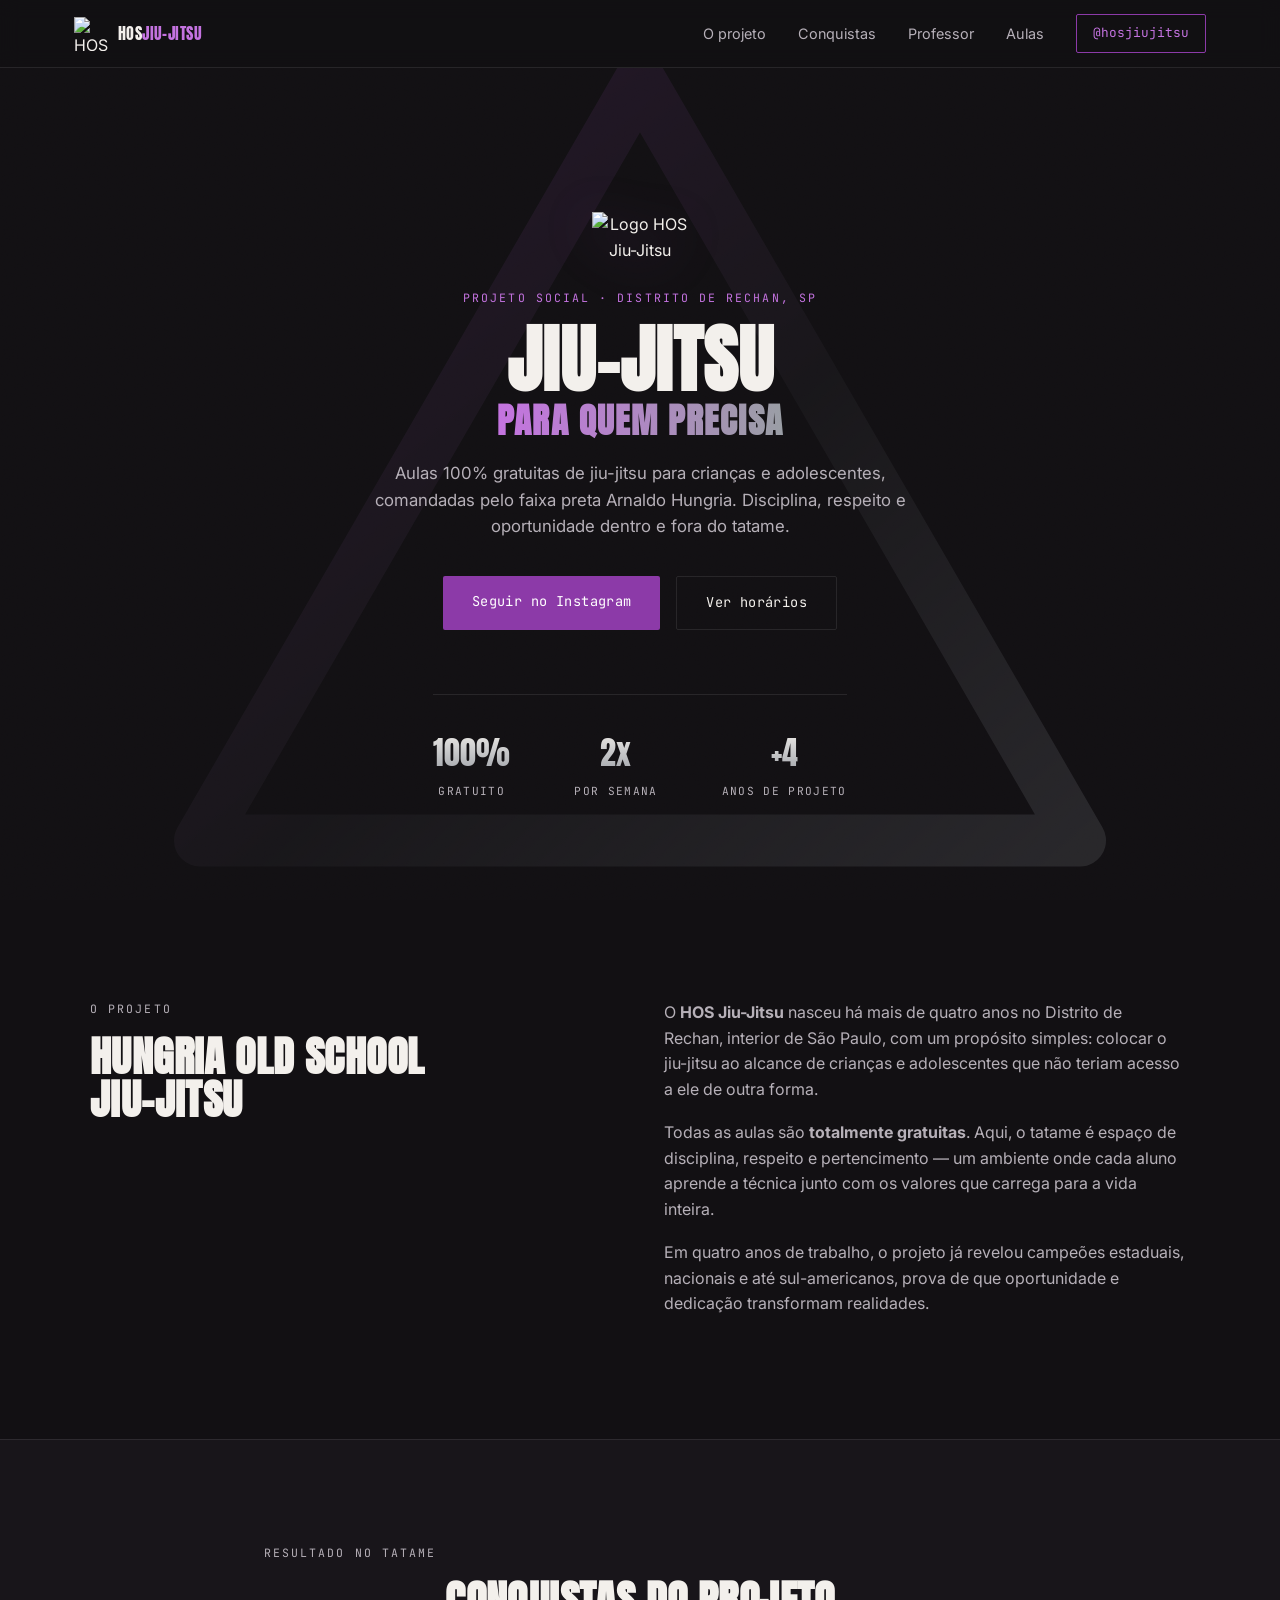
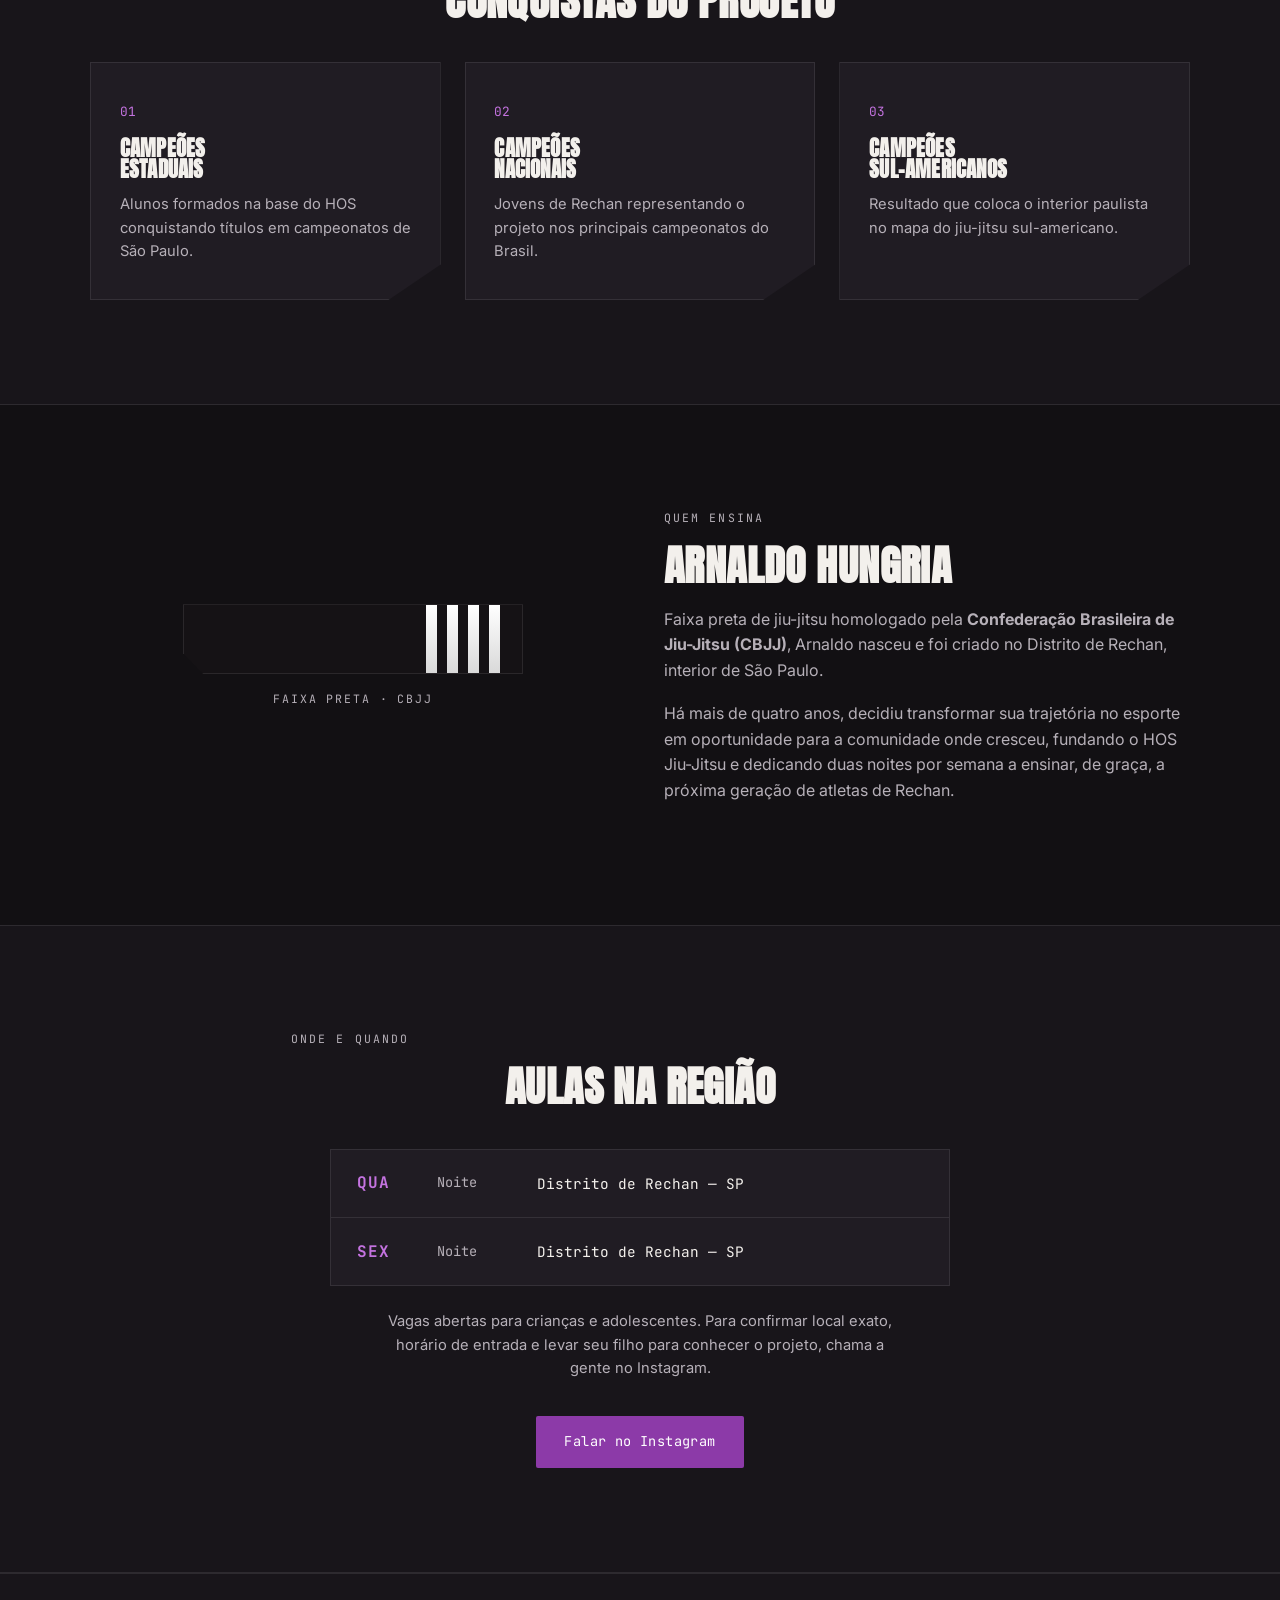
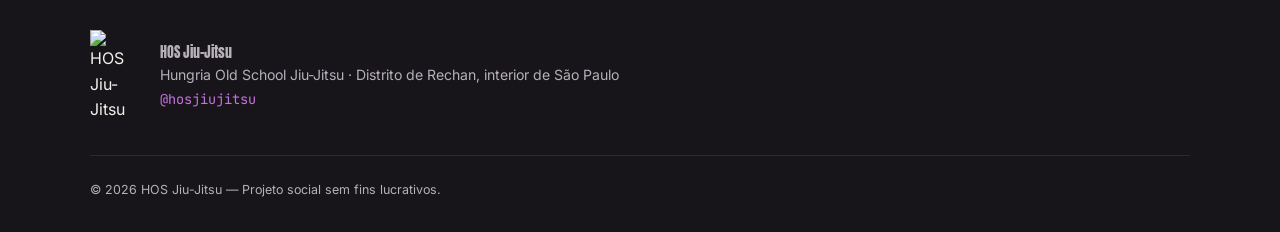
==== index.html @ 05e90fda "Update logo image paths in index.html" ====
<!DOCTYPE html>
<html lang="pt-BR">
<head>
<meta charset="UTF-8">
<meta name="viewport" content="width=device-width, initial-scale=1.0">
<title>HOS Jiu-Jitsu — Hungria Old School | Rechan, SP</title>
<meta name="description" content="Projeto social de jiu-jitsu gratuito para crianças e adolescentes no Distrito de Rechan, interior de São Paulo. Aulas às quartas e sextas, com o faixa preta Arnaldo Hungria.">

<link rel="icon" type="image/png" href="assets/logo.png">
<link rel="preconnect" href="https://fonts.googleapis.com">
<link rel="preconnect" href="https://fonts.gstatic.com" crossorigin>
<link href="https://fonts.googleapis.com/css2?family=Anton&family=Inter:wght@400;500;600;700;800&family=JetBrains+Mono:wght@400;500;700&display=swap" rel="stylesheet">
<link rel="stylesheet" href="style.css">
</head>
<body>

<div class="grain"></div>

<header class="nav" id="nav">
  <div class="nav-inner">
    <a href="#topo" class="nav-brand">
      <img src="logo.png" alt="HOS Jiu-Jitsu" class="nav-logo">
      <span class="nav-word">HOS<b>JIU-JITSU</b></span>
    </a>
    <nav class="nav-links" id="navLinks">
      <a href="#sobre">O projeto</a>
      <a href="#conquistas">Conquistas</a>
      <a href="#professor">Professor</a>
      <a href="#aulas">Aulas</a>
      <a href="https://instagram.com/hosjiujitsu" target="_blank" rel="noopener" class="nav-cta">@hosjiujitsu</a>
    </nav>
    <button class="nav-toggle" id="navToggle" aria-label="Abrir menu">
      <span></span><span></span><span></span>
    </button>
  </div>
</header>

<main>

  <section class="hero" id="topo">
    <div class="hero-tri" aria-hidden="true">
      <svg viewBox="0 0 500 440" xmlns="http://www.w3.org/2000/svg">
        <path d="M250 30 L470 410 L30 410 Z" fill="none" stroke="url(#g1)" stroke-width="26" stroke-linejoin="round"/>
        <defs>
          <linearGradient id="g1" x1="0" y1="0" x2="1" y2="1">
            <stop offset="0%" stop-color="#8c3aa8"/>
            <stop offset="55%" stop-color="#3a3a3f"/>
            <stop offset="100%" stop-color="#9a9ea5"/>
          </linearGradient>
        </defs>
      </svg>
    </div>

    <div class="hero-content">
      <img src="logo.png" alt="Logo HOS Jiu-Jitsu" class="hero-logo">
      <p class="eyebrow">Projeto social &middot; Distrito de Rechan, SP</p>
      <h1>JIU-JITSU<br><span>PARA QUEM PRECISA</span></h1>
      <p class="hero-sub">Aulas 100% gratuitas de jiu-jitsu para crianças e adolescentes, comandadas pelo faixa preta Arnaldo Hungria. Disciplina, respeito e oportunidade dentro e fora do tatame.</p>
      <div class="hero-actions">
        <a href="https://instagram.com/hosjiujitsu" target="_blank" rel="noopener" class="btn btn-primary">Seguir no Instagram</a>
        <a href="#aulas" class="btn btn-ghost">Ver horários</a>
      </div>
    </div>

    <div class="hero-stats">
      <div class="stat"><span>100%</span><p>Gratuito</p></div>
      <div class="stat"><span>2x</span><p>Por semana</p></div>
      <div class="stat"><span>+4</span><p>Anos de projeto</p></div>
    </div>
  </section>

  <section class="section" id="sobre">
    <div class="section-inner grid-2">
      <div class="section-head">
        <p class="eyebrow">O projeto</p>
        <h2>Hungria Old School<br>Jiu-Jitsu</h2>
      </div>
      <div class="section-body">
        <p>O <strong>HOS Jiu-Jitsu</strong> nasceu há mais de quatro anos no Distrito de Rechan, interior de São Paulo, com um propósito simples: colocar o jiu-jitsu ao alcance de crianças e adolescentes que não teriam acesso a ele de outra forma.</p>
        <p>Todas as aulas são <strong>totalmente gratuitas</strong>. Aqui, o tatame é espaço de disciplina, respeito e pertencimento — um ambiente onde cada aluno aprende a técnica junto com os valores que carrega para a vida inteira.</p>
        <p>Em quatro anos de trabalho, o projeto já revelou campeões estaduais, nacionais e até sul-americanos, prova de que oportunidade e dedicação transformam realidades.</p>
      </div>
    </div>
  </section>

  <section class="section section-alt" id="conquistas">
    <div class="section-inner">
      <div class="section-head center">
        <p class="eyebrow">Resultado no tatame</p>
        <h2>Conquistas do projeto</h2>
      </div>
      <div class="cards">
        <div class="card">
          <span class="card-tag">01</span>
          <h3>Campeões<br>Estaduais</h3>
          <p>Alunos formados na base do HOS conquistando títulos em campeonatos de São Paulo.</p>
        </div>
        <div class="card">
          <span class="card-tag">02</span>
          <h3>Campeões<br>Nacionais</h3>
          <p>Jovens de Rechan representando o projeto nos principais campeonatos do Brasil.</p>
        </div>
        <div class="card">
          <span class="card-tag">03</span>
          <h3>Campeões<br>Sul-Americanos</h3>
          <p>Resultado que coloca o interior paulista no mapa do jiu-jitsu sul-americano.</p>
        </div>
      </div>
    </div>
  </section>

  <section class="section" id="professor">
    <div class="section-inner grid-2 reverse">
      <div class="belt-block">
        <div class="belt" aria-hidden="true">
          <span class="stripe"></span><span class="stripe"></span><span class="stripe"></span><span class="stripe"></span>
        </div>
        <p class="belt-label">FAIXA PRETA &middot; CBJJ</p>
      </div>
      <div>
        <p class="eyebrow">Quem ensina</p>
        <h2>Arnaldo Hungria</h2>
        <p>Faixa preta de jiu-jitsu homologado pela <strong>Confederação Brasileira de Jiu-Jitsu (CBJJ)</strong>, Arnaldo nasceu e foi criado no Distrito de Rechan, interior de São Paulo.</p>
        <p>Há mais de quatro anos, decidiu transformar sua trajetória no esporte em oportunidade para a comunidade onde cresceu, fundando o HOS Jiu-Jitsu e dedicando duas noites por semana a ensinar, de graça, a próxima geração de atletas de Rechan.</p>
      </div>
    </div>
  </section>

  <section class="section section-alt" id="aulas">
    <div class="section-inner">
      <div class="section-head center">
        <p class="eyebrow">Onde e quando</p>
        <h2>Aulas na região</h2>
      </div>
      <div class="schedule-card">
        <div class="schedule-row">
          <span class="schedule-day">QUA</span>
          <span class="schedule-time">Noite</span>
          <span class="schedule-place">Distrito de Rechan &mdash; SP</span>
        </div>
        <div class="schedule-row">
          <span class="schedule-day">SEX</span>
          <span class="schedule-time">Noite</span>
          <span class="schedule-place">Distrito de Rechan &mdash; SP</span>
        </div>
      </div>
      <p class="schedule-note">Vagas abertas para crianças e adolescentes. Para confirmar local exato, horário de entrada e levar seu filho para conhecer o projeto, chama a gente no Instagram.</p>
      <div class="hero-actions center">
        <a href="https://instagram.com/hosjiujitsu" target="_blank" rel="noopener" class="btn btn-primary">Falar no Instagram</a>
      </div>
    </div>
  </section>

</main>

<footer class="footer">
  <div class="footer-inner">
    <img src="assets/logo.png" alt="HOS Jiu-Jitsu" class="footer-logo">
    <div class="footer-text">
      <p class="footer-title">HOS Jiu-Jitsu</p>
      <p>Hungria Old School Jiu-Jitsu &middot; Distrito de Rechan, interior de São Paulo</p>
      <a href="https://instagram.com/hosjiujitsu" target="_blank" rel="noopener">@hosjiujitsu</a>
    </div>
  </div>
  <p class="footer-copy">&copy; <span id="year"></span> HOS Jiu-Jitsu &mdash; Projeto social sem fins lucrativos.</p>
</footer>

<script src="script.js"></script>
</body>
</html>
---- style.css ----
/* ===== Tokens ===== */
:root{
  --bg:#121013;
  --bg-alt:#18151a;
  --surface:#201c23;
  --line: rgba(255,255,255,0.09);
  --text:#f3f0ec;
  --text-dim:#b6b0b8;
  --purple:#8c3aa8;
  --purple-light:#c473e0;
  --purple-dark:#33163e;
  --steel:#9a9ea5;
  --steel-dark:#4d4f54;
  --display: "Anton", Impact, sans-serif;
  --body: "Inter", -apple-system, sans-serif;
  --mono: "JetBrains Mono", monospace;
}

*{box-sizing:border-box; margin:0; padding:0;}

html{scroll-behavior:smooth;}

body{
  background:var(--bg);
  color:var(--text);
  font-family:var(--body);
  line-height:1.6;
  overflow-x:hidden;
}

img{max-width:100%; display:block;}
a{color:inherit; text-decoration:none;}

.grain{
  position:fixed; inset:0; pointer-events:none; z-index:1; opacity:.05; mix-blend-mode:overlay;
  background-image:url("data:image/svg+xml,%3Csvg xmlns='http://www.w3.org/2000/svg' width='120' height='120'%3E%3Cfilter id='n'%3E%3CfeTurbulence type='fractalNoise' baseFrequency='0.9' numOctaves='2' stitchTiles='stitch'/%3E%3C/filter%3E%3Crect width='100%25' height='100%25' filter='url(%23n)'/%3E%3C/svg%3E");
}

.eyebrow{
  font-family:var(--mono);
  font-size:.72rem;
  letter-spacing:.18em;
  text-transform:uppercase;
  color:var(--purple-light);
  margin-bottom:.9rem;
}

h1,h2,h3{
  font-family:var(--display);
  text-transform:uppercase;
  letter-spacing:.01em;
  line-height:1.02;
}

/* ===== Nav ===== */
.nav{
  position:sticky; top:0; z-index:50;
  background:rgba(18,16,19,0.82);
  backdrop-filter:blur(10px);
  border-bottom:1px solid var(--line);
}
.nav-inner{
  max-width:1180px; margin:0 auto; padding:.9rem 1.5rem;
  display:flex; align-items:center; justify-content:space-between;
}
.nav-brand{display:flex; align-items:center; gap:.6rem;}
.nav-logo{width:34px; height:34px; object-fit:contain;}
.nav-word{font-family:var(--display); font-size:1rem; letter-spacing:.03em;}
.nav-word b{color:var(--purple-light); font-weight:400;}
.nav-links{display:flex; align-items:center; gap:2rem;}
.nav-links a{font-size:.9rem; color:var(--text-dim); transition:color .2s;}
.nav-links a:hover{color:var(--text);}
.nav-cta{
  font-family:var(--mono); font-size:.8rem !important;
  color:var(--purple-light) !important; border:1px solid var(--purple);
  padding:.5rem 1rem; border-radius:2px;
}
.nav-cta:hover{background:var(--purple); color:var(--text) !important;}
.nav-toggle{display:none; flex-direction:column; gap:5px; background:none; border:none; cursor:pointer; padding:.4rem;}
.nav-toggle span{width:22px; height:2px; background:var(--text);}

/* ===== Hero ===== */
.hero{
  position:relative;
  min-height:92vh;
  display:flex; flex-direction:column; align-items:center; justify-content:center;
  text-align:center;
  padding:6rem 1.5rem 3rem;
  overflow:hidden;
}
.hero-tri{
  position:absolute; top:50%; left:50%;
  width:min(1000px, 140vw);
  transform:translate(-50%,-52%);
  opacity:.16;
  z-index:0;
  pointer-events:none;
}
.hero-content{position:relative; z-index:2; max-width:760px; display:flex; flex-direction:column; align-items:center;}
.hero-logo{width:96px; height:auto; margin-bottom:1.6rem; filter:drop-shadow(0 8px 24px rgba(140,58,168,.35));}
.hero h1{font-size:clamp(2.4rem, 7vw, 4.6rem); margin-bottom:1.3rem;}
.hero h1 span{
  display:block;
  background:linear-gradient(90deg, var(--purple-light), var(--steel));
  -webkit-background-clip:text; background-clip:text; color:transparent;
  font-size:clamp(1.4rem, 3.4vw, 2.2rem);
  letter-spacing:.04em;
  margin-top:.4rem;
}
.hero-sub{color:var(--text-dim); font-size:1.05rem; max-width:560px; margin:0 auto 2.2rem;}
.hero-actions{display:flex; gap:1rem; flex-wrap:wrap; justify-content:center;}
.hero-actions.center{justify-content:center; margin-top:2.2rem;}

.btn{
  font-family:var(--mono); font-size:.85rem; letter-spacing:.03em;
  padding:.95rem 1.8rem; border-radius:2px; transition:all .2s ease; display:inline-block;
}
.btn-primary{background:var(--purple); color:#fff;}
.btn-primary:hover{background:var(--purple-light); color:#161116;}
.btn-ghost{border:1px solid var(--line); color:var(--text);}
.btn-ghost:hover{border-color:var(--steel); background:var(--surface);}

.hero-stats{
  position:relative; z-index:2;
  display:flex; gap:clamp(1.5rem,5vw,4rem);
  margin-top:4rem;
  padding-top:2rem;
  border-top:1px solid var(--line);
}
.stat{text-align:center;}
.stat span{
  font-family:var(--display); font-size:2rem;
  background:linear-gradient(180deg, var(--text), var(--steel));
  -webkit-background-clip:text; background-clip:text; color:transparent;
}
.stat p{font-family:var(--mono); font-size:.7rem; letter-spacing:.12em; text-transform:uppercase; color:var(--text-dim); margin-top:.3rem;}

/* ===== Sections ===== */
.section{padding:6.5rem 1.5rem;}
.section-alt{background:var(--bg-alt); border-top:1px solid var(--line); border-bottom:1px solid var(--line);}
.section-inner{max-width:1100px; margin:0 auto;}
.section-head{margin-bottom:2.5rem;}
.section-head.center{text-align:center;}
.section-head h2{font-size:clamp(1.8rem,4vw,2.6rem);}
.section-body p{color:var(--text-dim); margin-bottom:1.1rem; max-width:520px;}
.section h2{font-size:clamp(1.8rem,4vw,2.6rem); margin-bottom:1.2rem;}
.section p{color:var(--text-dim); margin-bottom:1.1rem; max-width:520px;}

.grid-2{display:grid; grid-template-columns:1fr 1fr; gap:3rem; align-items:start;}
.grid-2.reverse{align-items:center;}

/* ===== Cards (angular, echoing the triangle motif) ===== */
.cards{display:grid; grid-template-columns:repeat(3,1fr); gap:1.5rem;}
.card{
  background:var(--surface);
  border:1px solid var(--line);
  padding:2.2rem 1.8rem;
  clip-path: polygon(0 0, 100% 0, 100% 85%, 85% 100%, 0 100%);
  transition:transform .25s ease, border-color .25s ease;
}
.card:hover{transform:translateY(-6px); border-color:var(--purple);}
.card-tag{font-family:var(--mono); color:var(--purple-light); font-size:.8rem;}
.card h3{font-size:1.3rem; margin:.9rem 0 .8rem; color:var(--text);}
.card p{font-size:.92rem; margin:0;}

/* ===== Belt visual ===== */
.belt-block{display:flex; flex-direction:column; align-items:center; gap:1rem;}
.belt{
  width:100%; max-width:340px; height:70px;
  background:#151215;
  border:1px solid var(--line);
  display:flex; align-items:center; justify-content:flex-end; gap:10px;
  padding-right:22px;
  clip-path: polygon(0 0, 100% 0, 100% 100%, 6% 100%, 0 70%);
}
.belt .stripe{width:11px; height:100%; background:linear-gradient(180deg,#fff,#d9d9d9);}
.belt-label{font-family:var(--mono); font-size:.72rem; letter-spacing:.16em; color:var(--text-dim);}

/* ===== Schedule ===== */
.schedule-card{
  max-width:620px; margin:0 auto 1.5rem;
  border:1px solid var(--line);
  background:var(--surface);
}
.schedule-row{
  display:grid; grid-template-columns:80px 100px 1fr;
  align-items:center;
  padding:1.3rem 1.6rem;
  font-family:var(--mono);
}
.schedule-row + .schedule-row{border-top:1px solid var(--line);}
.schedule-day{color:var(--purple-light); font-weight:700; letter-spacing:.06em;}
.schedule-time{color:var(--text-dim); font-size:.85rem;}
.schedule-place{font-size:.9rem;}
.schedule-note{text-align:center; max-width:560px; margin:0 auto; color:var(--text-dim); font-size:.92rem;}

/* ===== Footer ===== */
.footer{border-top:1px solid var(--line); padding:3.5rem 1.5rem 2rem; background:var(--bg-alt);}
.footer-inner{max-width:1100px; margin:0 auto; display:flex; align-items:center; gap:1.4rem; margin-bottom:2rem;}
.footer-logo{width:48px;}
.footer-title{font-family:var(--display); font-size:1.1rem; margin-bottom:.3rem;}
.footer-text p{color:var(--text-dim); font-size:.88rem; margin:0;}
.footer-text a{color:var(--purple-light); font-family:var(--mono); font-size:.85rem;}
.footer-copy{max-width:1100px; margin:0 auto; font-size:.78rem; color:var(--text-dim); border-top:1px solid var(--line); padding-top:1.5rem;}

/* ===== Responsive ===== */
@media (max-width:860px){
  .nav-links{
    position:fixed; top:63px; right:0; left:0; background:var(--bg);
    flex-direction:column; align-items:flex-start; gap:0;
    border-bottom:1px solid var(--line);
    transform:translateY(-140%); transition:transform .3s ease;
  }
  .nav-links.open{transform:translateY(0);}
  .nav-links a{width:100%; padding:1rem 1.5rem; border-top:1px solid var(--line);}
  .nav-cta{margin:1rem 1.5rem; text-align:center; border-radius:2px;}
  .nav-toggle{display:flex;}
  .grid-2{grid-template-columns:1fr; gap:2.5rem;}
  .grid-2.reverse{flex-direction:column;}
  .cards{grid-template-columns:1fr;}
  .hero-stats{flex-wrap:wrap; row-gap:1.5rem;}
}

@media (prefers-reduced-motion: reduce){
  html{scroll-behavior:auto;}
  *{transition:none !important; animation:none !important;}
}
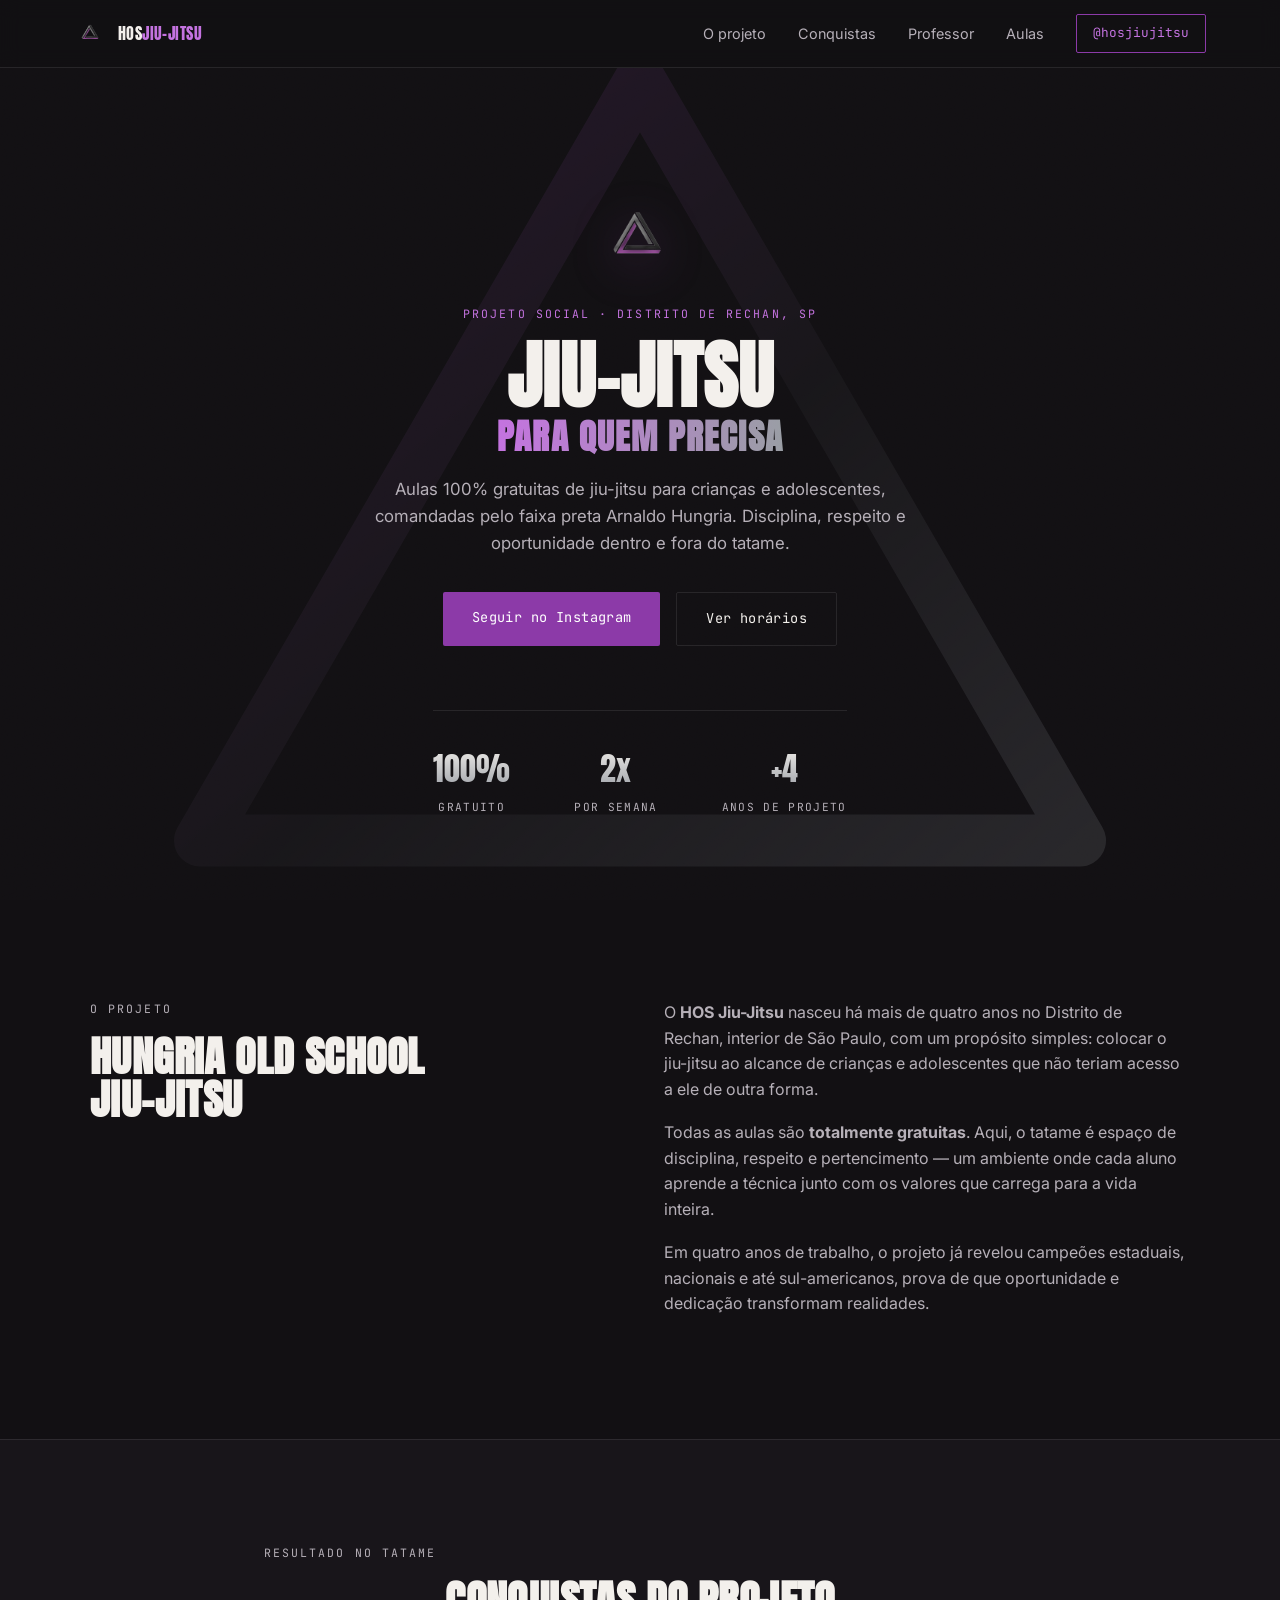
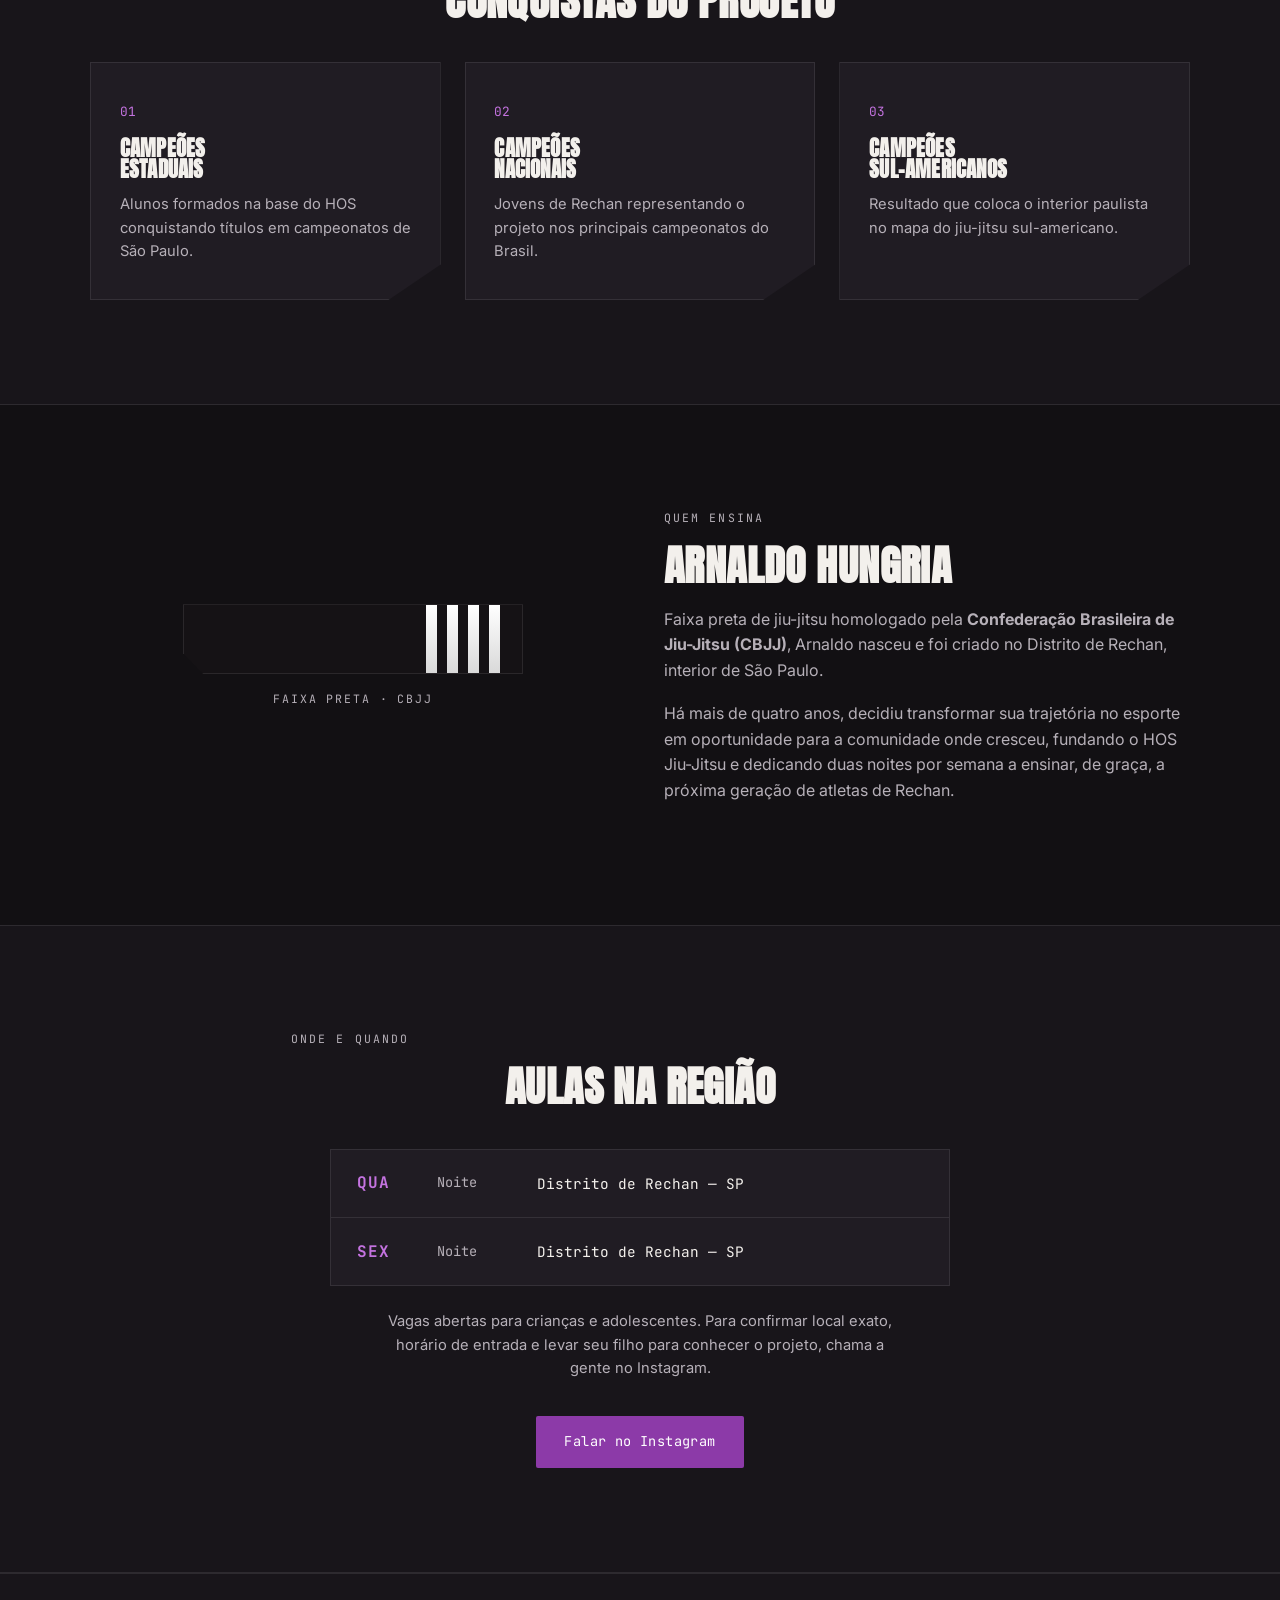
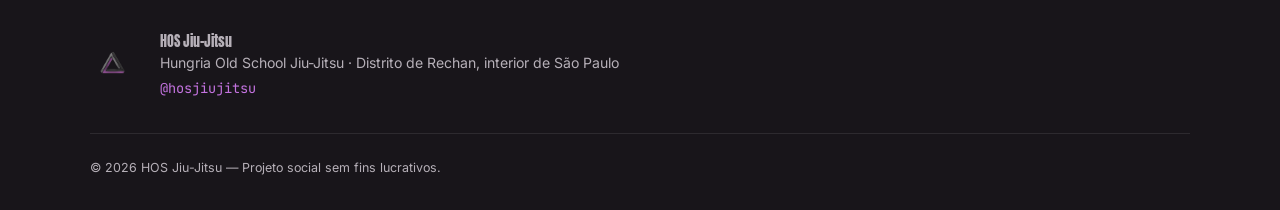
==== commit aae715be: "Corrige logo quebrado no site O assets/logo.png nunca tinha sido enviado ao repositório (só existia " ====
--- a/index.html
+++ b/index.html
@@ -19,7 +19,7 @@
 <header class="nav" id="nav">
   <div class="nav-inner">
     <a href="#topo" class="nav-brand">
-      <img src="logo.png" alt="HOS Jiu-Jitsu" class="nav-logo">
+      <img src="assets/logo.png" alt="HOS Jiu-Jitsu" class="nav-logo">
       <span class="nav-word">HOS<b>JIU-JITSU</b></span>
     </a>
     <nav class="nav-links" id="navLinks">
@@ -52,7 +52,7 @@
     </div>
 
     <div class="hero-content">
-      <img src="logo.png" alt="Logo HOS Jiu-Jitsu" class="hero-logo">
+      <img src="assets/logo.png" alt="Logo HOS Jiu-Jitsu" class="hero-logo">
       <p class="eyebrow">Projeto social &middot; Distrito de Rechan, SP</p>
       <h1>JIU-JITSU<br><span>PARA QUEM PRECISA</span></h1>
       <p class="hero-sub">Aulas 100% gratuitas de jiu-jitsu para crianças e adolescentes, comandadas pelo faixa preta Arnaldo Hungria. Disciplina, respeito e oportunidade dentro e fora do tatame.</p>
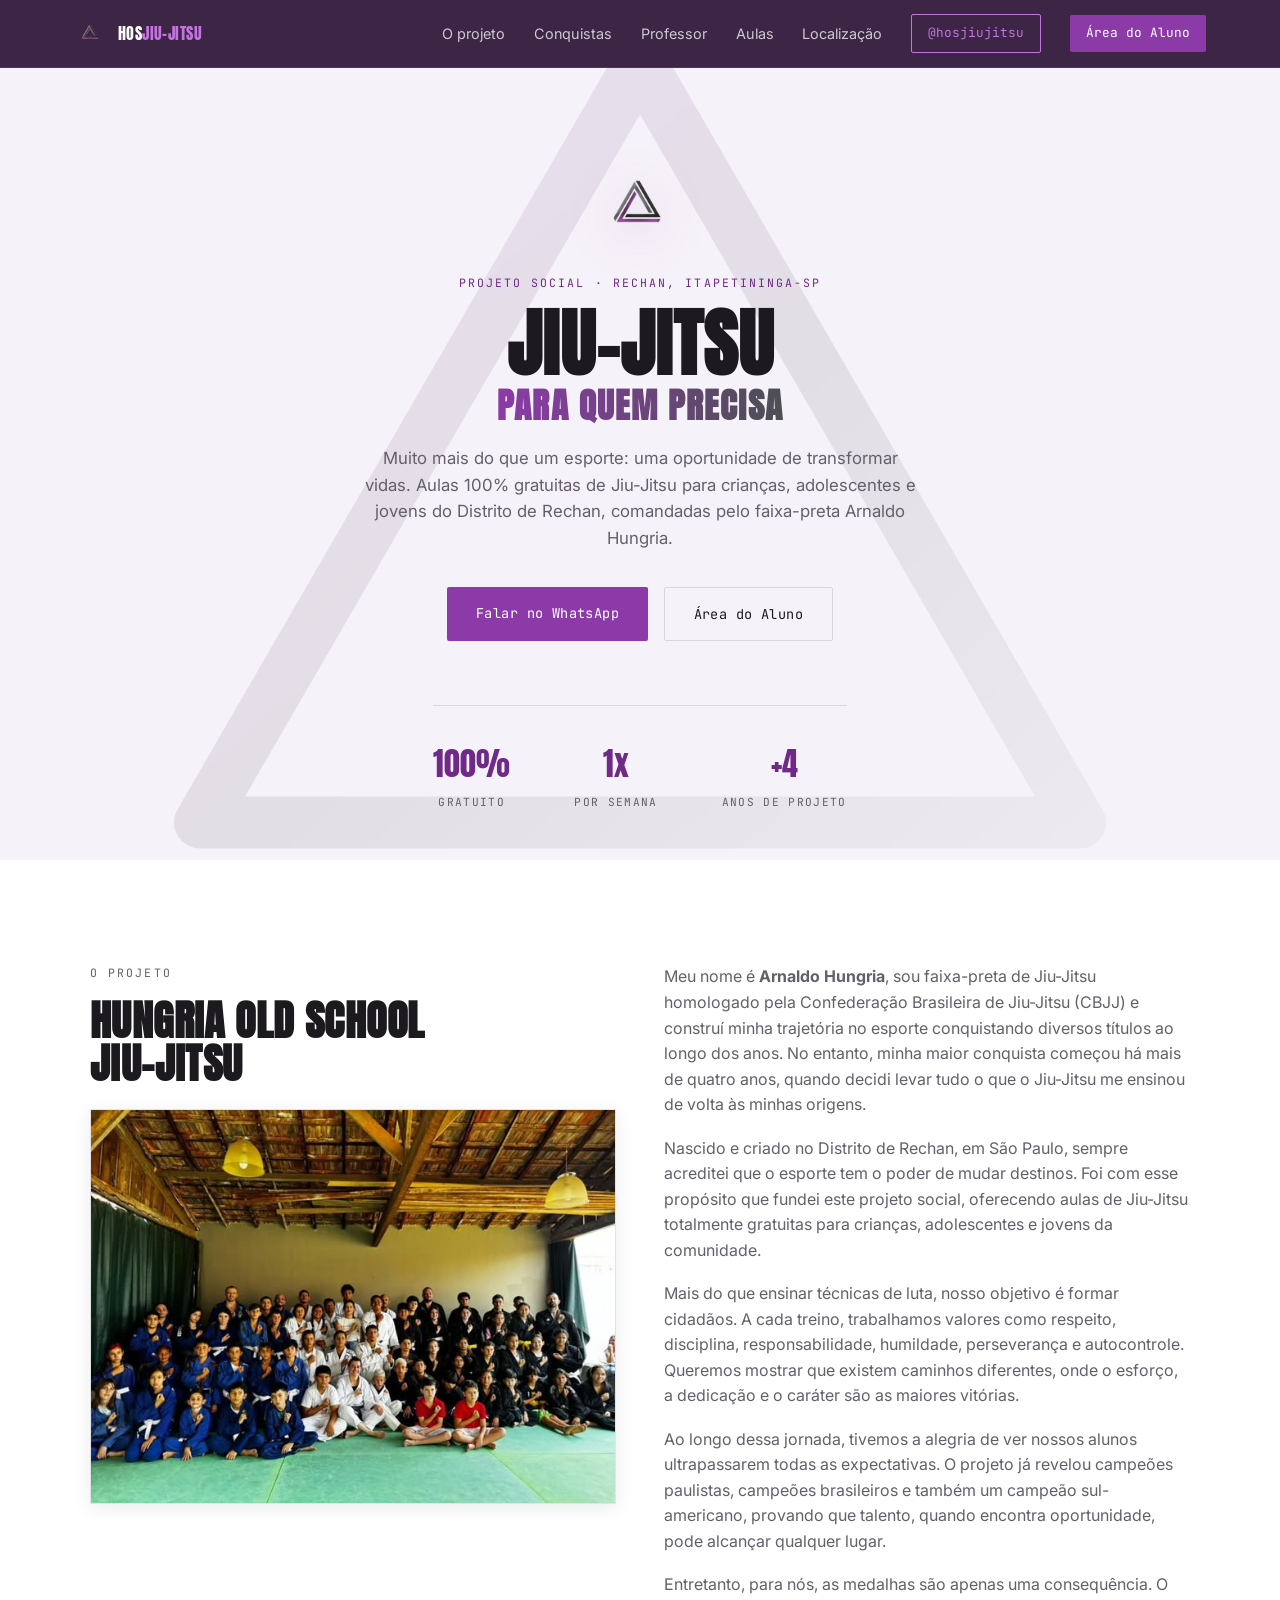
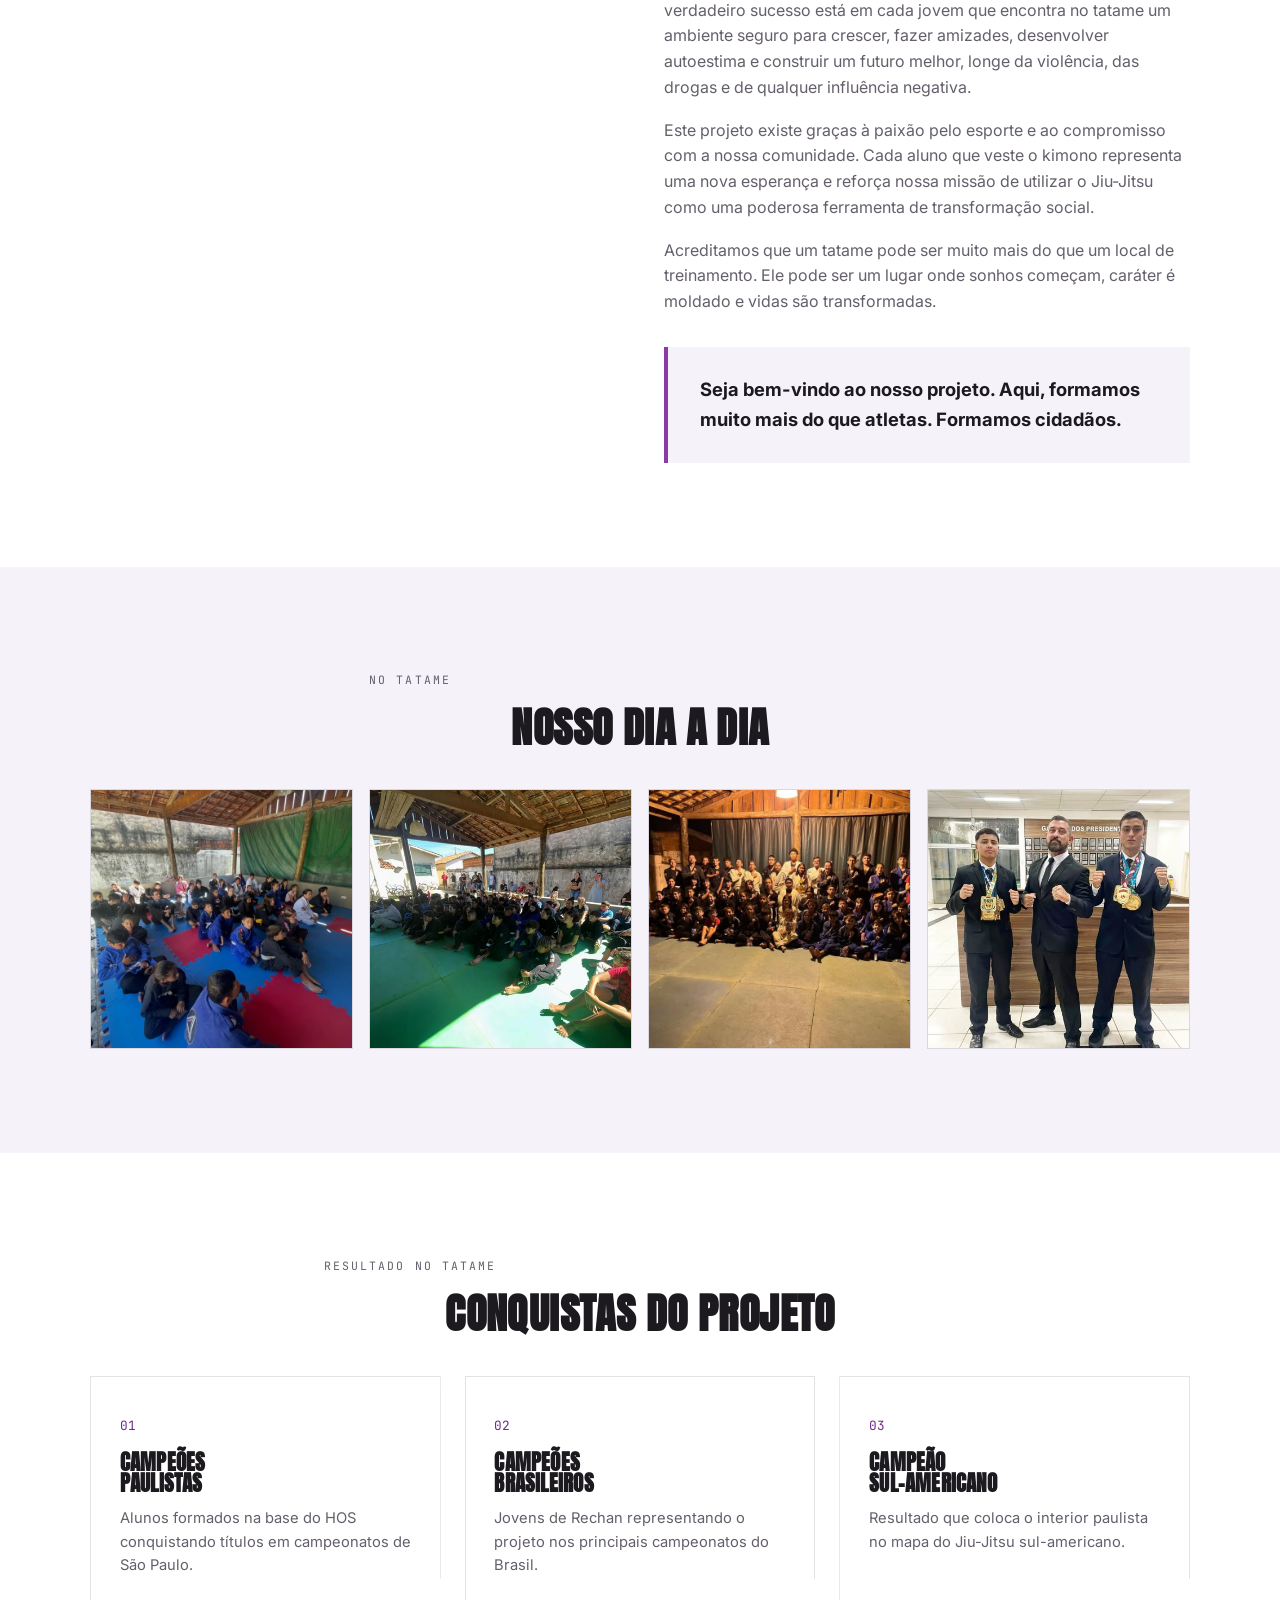
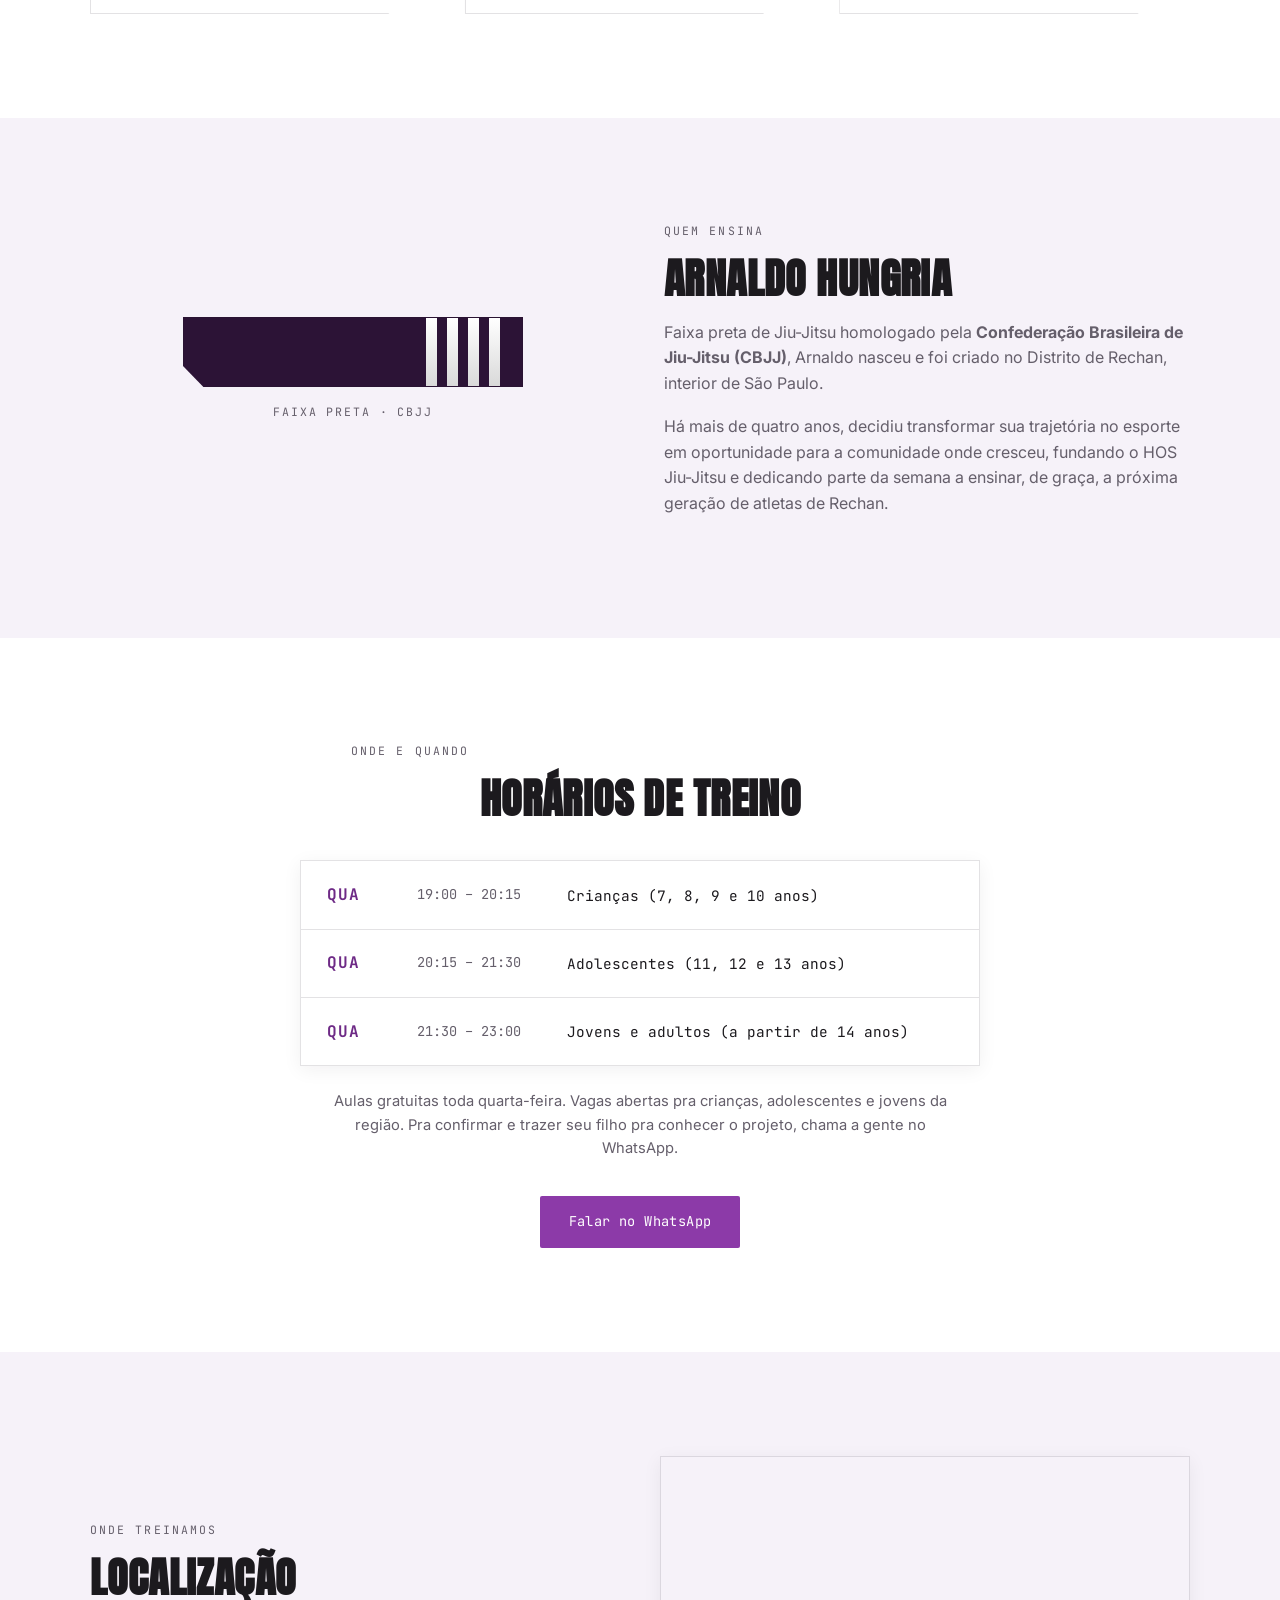
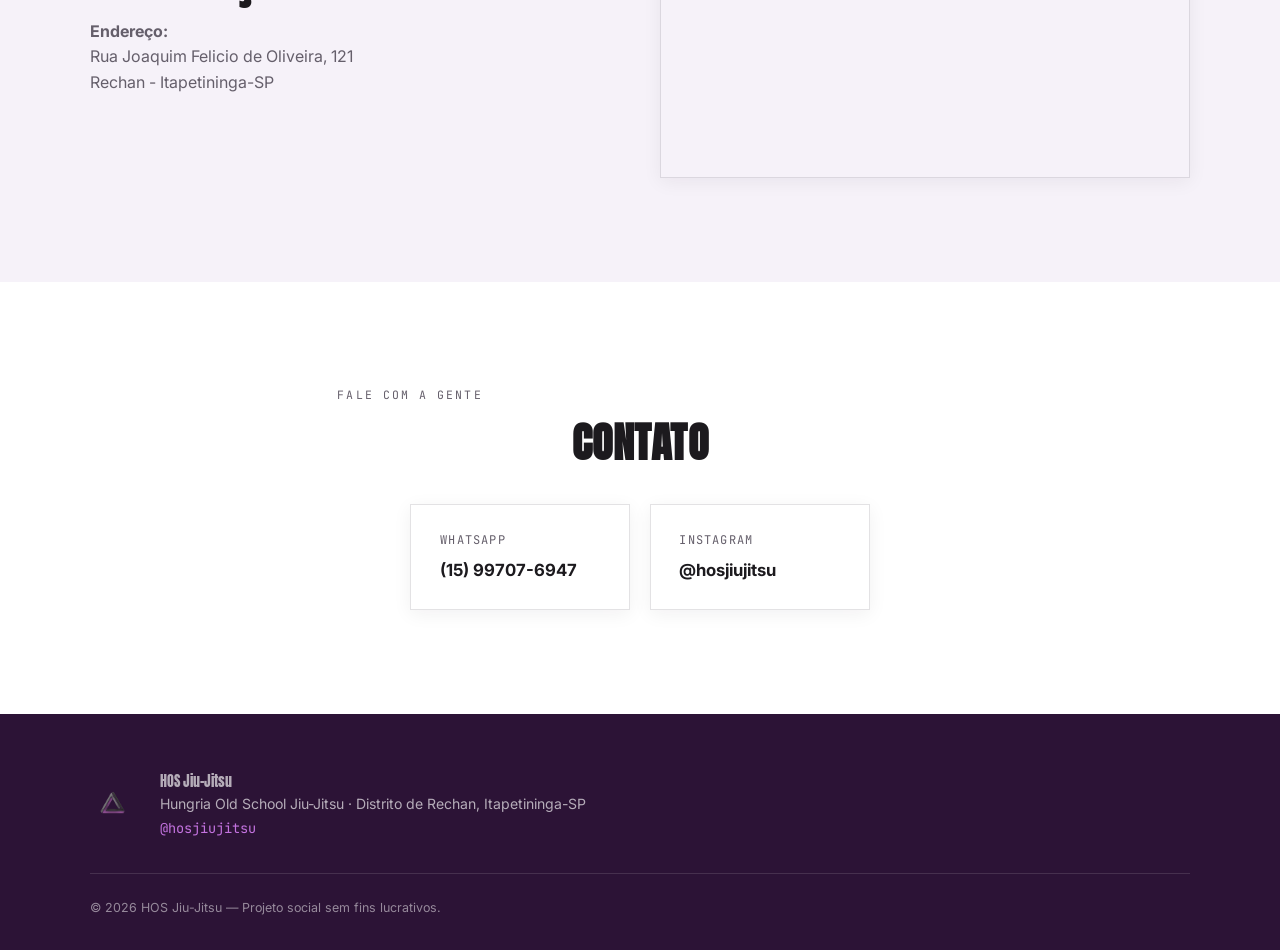
==== commit 3ae06a89: "Redesign site with white background, real photos, new schedule/address, and add Area do Aluno Visual" ====
--- a/index.html
+++ b/index.html
@@ -3,8 +3,8 @@
 <head>
 <meta charset="UTF-8">
 <meta name="viewport" content="width=device-width, initial-scale=1.0">
-<title>HOS Jiu-Jitsu — Hungria Old School | Rechan, SP</title>
-<meta name="description" content="Projeto social de jiu-jitsu gratuito para crianças e adolescentes no Distrito de Rechan, interior de São Paulo. Aulas às quartas e sextas, com o faixa preta Arnaldo Hungria.">
+<title>HOS Jiu-Jitsu — Hungria Old School | Rechan, Itapetininga-SP</title>
+<meta name="description" content="Projeto social de Jiu-Jitsu gratuito para crianças, adolescentes e jovens no Distrito de Rechan, Itapetininga-SP. Aulas às quartas-feiras, com o faixa-preta Arnaldo Hungria.">
 
 <link rel="icon" type="image/png" href="assets/logo.png">
 <link rel="preconnect" href="https://fonts.googleapis.com">
@@ -13,8 +13,6 @@
 <link rel="stylesheet" href="style.css">
 </head>
 <body>
-
-<div class="grain"></div>
 
 <header class="nav" id="nav">
   <div class="nav-inner">
@@ -27,7 +25,9 @@
       <a href="#conquistas">Conquistas</a>
       <a href="#professor">Professor</a>
       <a href="#aulas">Aulas</a>
+      <a href="#localizacao">Localização</a>
       <a href="https://instagram.com/hosjiujitsu" target="_blank" rel="noopener" class="nav-cta">@hosjiujitsu</a>
+      <a href="app/login.html" class="nav-aluno">Área do Aluno</a>
     </nav>
     <button class="nav-toggle" id="navToggle" aria-label="Abrir menu">
       <span></span><span></span><span></span>
@@ -53,37 +53,60 @@
 
     <div class="hero-content">
       <img src="assets/logo.png" alt="Logo HOS Jiu-Jitsu" class="hero-logo">
-      <p class="eyebrow">Projeto social &middot; Distrito de Rechan, SP</p>
+      <p class="eyebrow">Projeto social &middot; Rechan, Itapetininga-SP</p>
       <h1>JIU-JITSU<br><span>PARA QUEM PRECISA</span></h1>
-      <p class="hero-sub">Aulas 100% gratuitas de jiu-jitsu para crianças e adolescentes, comandadas pelo faixa preta Arnaldo Hungria. Disciplina, respeito e oportunidade dentro e fora do tatame.</p>
+      <p class="hero-sub">Muito mais do que um esporte: uma oportunidade de transformar vidas. Aulas 100% gratuitas de Jiu-Jitsu para crianças, adolescentes e jovens do Distrito de Rechan, comandadas pelo faixa-preta Arnaldo Hungria.</p>
       <div class="hero-actions">
-        <a href="https://instagram.com/hosjiujitsu" target="_blank" rel="noopener" class="btn btn-primary">Seguir no Instagram</a>
-        <a href="#aulas" class="btn btn-ghost">Ver horários</a>
+        <a href="https://wa.me/5515997076947" target="_blank" rel="noopener" class="btn btn-primary">Falar no WhatsApp</a>
+        <a href="app/login.html" class="btn btn-ghost">Área do Aluno</a>
       </div>
     </div>
 
     <div class="hero-stats">
       <div class="stat"><span>100%</span><p>Gratuito</p></div>
-      <div class="stat"><span>2x</span><p>Por semana</p></div>
+      <div class="stat"><span>1x</span><p>Por semana</p></div>
       <div class="stat"><span>+4</span><p>Anos de projeto</p></div>
     </div>
   </section>
 
-  <section class="section" id="sobre">
+  <section class="section manifesto" id="sobre">
     <div class="section-inner grid-2">
       <div class="section-head">
         <p class="eyebrow">O projeto</p>
         <h2>Hungria Old School<br>Jiu-Jitsu</h2>
+        <img src="assets/instagram/turma-01.webp" alt="Turma do HOS Jiu-Jitsu reunida após o treino" style="margin-top:1.5rem; border:1px solid var(--line); box-shadow:0 4px 18px rgba(28,18,33,0.08);">
       </div>
       <div class="section-body">
-        <p>O <strong>HOS Jiu-Jitsu</strong> nasceu há mais de quatro anos no Distrito de Rechan, interior de São Paulo, com um propósito simples: colocar o jiu-jitsu ao alcance de crianças e adolescentes que não teriam acesso a ele de outra forma.</p>
-        <p>Todas as aulas são <strong>totalmente gratuitas</strong>. Aqui, o tatame é espaço de disciplina, respeito e pertencimento — um ambiente onde cada aluno aprende a técnica junto com os valores que carrega para a vida inteira.</p>
-        <p>Em quatro anos de trabalho, o projeto já revelou campeões estaduais, nacionais e até sul-americanos, prova de que oportunidade e dedicação transformam realidades.</p>
-      </div>
-    </div>
-  </section>
-
-  <section class="section section-alt" id="conquistas">
+        <p>Meu nome é <strong>Arnaldo Hungria</strong>, sou faixa-preta de Jiu-Jitsu homologado pela Confederação Brasileira de Jiu-Jitsu (CBJJ) e construí minha trajetória no esporte conquistando diversos títulos ao longo dos anos. No entanto, minha maior conquista começou há mais de quatro anos, quando decidi levar tudo o que o Jiu-Jitsu me ensinou de volta às minhas origens.</p>
+        <p>Nascido e criado no Distrito de Rechan, em São Paulo, sempre acreditei que o esporte tem o poder de mudar destinos. Foi com esse propósito que fundei este projeto social, oferecendo aulas de Jiu-Jitsu totalmente gratuitas para crianças, adolescentes e jovens da comunidade.</p>
+        <p>Mais do que ensinar técnicas de luta, nosso objetivo é formar cidadãos. A cada treino, trabalhamos valores como respeito, disciplina, responsabilidade, humildade, perseverança e autocontrole. Queremos mostrar que existem caminhos diferentes, onde o esforço, a dedicação e o caráter são as maiores vitórias.</p>
+        <p>Ao longo dessa jornada, tivemos a alegria de ver nossos alunos ultrapassarem todas as expectativas. O projeto já revelou campeões paulistas, campeões brasileiros e também um campeão sul-americano, provando que talento, quando encontra oportunidade, pode alcançar qualquer lugar.</p>
+        <p>Entretanto, para nós, as medalhas são apenas uma consequência. O verdadeiro sucesso está em cada jovem que encontra no tatame um ambiente seguro para crescer, fazer amizades, desenvolver autoestima e construir um futuro melhor, longe da violência, das drogas e de qualquer influência negativa.</p>
+        <p>Este projeto existe graças à paixão pelo esporte e ao compromisso com a nossa comunidade. Cada aluno que veste o kimono representa uma nova esperança e reforça nossa missão de utilizar o Jiu-Jitsu como uma poderosa ferramenta de transformação social.</p>
+        <p>Acreditamos que um tatame pode ser muito mais do que um local de treinamento. Ele pode ser um lugar onde sonhos começam, caráter é moldado e vidas são transformadas.</p>
+        <div class="quote-block">
+          <p>Seja bem-vindo ao nosso projeto. Aqui, formamos muito mais do que atletas. Formamos cidadãos.</p>
+        </div>
+      </div>
+    </div>
+  </section>
+
+  <section id="galeria" class="section section-alt">
+    <div class="section-inner">
+      <div class="section-head center">
+        <p class="eyebrow">No tatame</p>
+        <h2>Nosso dia a dia</h2>
+      </div>
+      <div class="gallery-grid">
+        <img src="assets/instagram/turma-02.jpg" alt="Turma do HOS Jiu-Jitsu sentada no tatame durante o treino">
+        <img src="assets/instagram/turma-03.jpg" alt="Aula do HOS Jiu-Jitsu ao ar livre">
+        <img src="assets/instagram/turma-04.webp" alt="Turma reunida durante treino noturno">
+        <img src="assets/instagram/conquistas-01.webp" alt="Alunos do HOS Jiu-Jitsu com medalhas de campeonato">
+      </div>
+    </div>
+  </section>
+
+  <section class="section" id="conquistas">
     <div class="section-inner">
       <div class="section-head center">
         <p class="eyebrow">Resultado no tatame</p>
@@ -92,24 +115,24 @@
       <div class="cards">
         <div class="card">
           <span class="card-tag">01</span>
-          <h3>Campeões<br>Estaduais</h3>
+          <h3>Campeões<br>Paulistas</h3>
           <p>Alunos formados na base do HOS conquistando títulos em campeonatos de São Paulo.</p>
         </div>
         <div class="card">
           <span class="card-tag">02</span>
-          <h3>Campeões<br>Nacionais</h3>
+          <h3>Campeões<br>Brasileiros</h3>
           <p>Jovens de Rechan representando o projeto nos principais campeonatos do Brasil.</p>
         </div>
         <div class="card">
           <span class="card-tag">03</span>
-          <h3>Campeões<br>Sul-Americanos</h3>
-          <p>Resultado que coloca o interior paulista no mapa do jiu-jitsu sul-americano.</p>
-        </div>
-      </div>
-    </div>
-  </section>
-
-  <section class="section" id="professor">
+          <h3>Campeão<br>Sul-Americano</h3>
+          <p>Resultado que coloca o interior paulista no mapa do Jiu-Jitsu sul-americano.</p>
+        </div>
+      </div>
+    </div>
+  </section>
+
+  <section class="section section-alt" id="professor">
     <div class="section-inner grid-2 reverse">
       <div class="belt-block">
         <div class="belt" aria-hidden="true">
@@ -120,33 +143,77 @@
       <div>
         <p class="eyebrow">Quem ensina</p>
         <h2>Arnaldo Hungria</h2>
-        <p>Faixa preta de jiu-jitsu homologado pela <strong>Confederação Brasileira de Jiu-Jitsu (CBJJ)</strong>, Arnaldo nasceu e foi criado no Distrito de Rechan, interior de São Paulo.</p>
-        <p>Há mais de quatro anos, decidiu transformar sua trajetória no esporte em oportunidade para a comunidade onde cresceu, fundando o HOS Jiu-Jitsu e dedicando duas noites por semana a ensinar, de graça, a próxima geração de atletas de Rechan.</p>
-      </div>
-    </div>
-  </section>
-
-  <section class="section section-alt" id="aulas">
+        <p>Faixa preta de Jiu-Jitsu homologado pela <strong>Confederação Brasileira de Jiu-Jitsu (CBJJ)</strong>, Arnaldo nasceu e foi criado no Distrito de Rechan, interior de São Paulo.</p>
+        <p>Há mais de quatro anos, decidiu transformar sua trajetória no esporte em oportunidade para a comunidade onde cresceu, fundando o HOS Jiu-Jitsu e dedicando parte da semana a ensinar, de graça, a próxima geração de atletas de Rechan.</p>
+      </div>
+    </div>
+  </section>
+
+  <section class="section" id="aulas">
     <div class="section-inner">
       <div class="section-head center">
         <p class="eyebrow">Onde e quando</p>
-        <h2>Aulas na região</h2>
+        <h2>Horários de treino</h2>
       </div>
       <div class="schedule-card">
         <div class="schedule-row">
           <span class="schedule-day">QUA</span>
-          <span class="schedule-time">Noite</span>
-          <span class="schedule-place">Distrito de Rechan &mdash; SP</span>
+          <span class="schedule-time">19:00 – 20:15</span>
+          <span class="schedule-place">Crianças (7, 8, 9 e 10 anos)</span>
         </div>
         <div class="schedule-row">
-          <span class="schedule-day">SEX</span>
-          <span class="schedule-time">Noite</span>
-          <span class="schedule-place">Distrito de Rechan &mdash; SP</span>
-        </div>
-      </div>
-      <p class="schedule-note">Vagas abertas para crianças e adolescentes. Para confirmar local exato, horário de entrada e levar seu filho para conhecer o projeto, chama a gente no Instagram.</p>
+          <span class="schedule-day">QUA</span>
+          <span class="schedule-time">20:15 – 21:30</span>
+          <span class="schedule-place">Adolescentes (11, 12 e 13 anos)</span>
+        </div>
+        <div class="schedule-row">
+          <span class="schedule-day">QUA</span>
+          <span class="schedule-time">21:30 – 23:00</span>
+          <span class="schedule-place">Jovens e adultos (a partir de 14 anos)</span>
+        </div>
+      </div>
+      <p class="schedule-note">Aulas gratuitas toda quarta-feira. Vagas abertas pra crianças, adolescentes e jovens da região. Pra confirmar e trazer seu filho pra conhecer o projeto, chama a gente no WhatsApp.</p>
       <div class="hero-actions center">
-        <a href="https://instagram.com/hosjiujitsu" target="_blank" rel="noopener" class="btn btn-primary">Falar no Instagram</a>
+        <a href="https://wa.me/5515997076947" target="_blank" rel="noopener" class="btn btn-primary">Falar no WhatsApp</a>
+      </div>
+    </div>
+  </section>
+
+  <section id="localizacao" class="section section-alt">
+    <div class="section-inner location-inner">
+      <div>
+        <p class="eyebrow">Onde treinamos</p>
+        <h2>Localização</h2>
+        <p><strong>Endereço:</strong><br>
+        Rua Joaquim Felicio de Oliveira, 121<br>
+        Rechan - Itapetininga-SP</p>
+      </div>
+      <div class="map-wrap">
+        <iframe
+          title="Mapa do HOS Jiu-Jitsu"
+          src="https://www.google.com/maps?q=Rua+Joaquim+Felicio+de+Oliveira,+121,+Rechan,+Itapetininga-SP&output=embed"
+          loading="lazy"
+          referrerpolicy="no-referrer-when-downgrade">
+        </iframe>
+      </div>
+    </div>
+  </section>
+
+  <section id="contato" class="section">
+    <div class="section-inner">
+      <div class="section-head center">
+        <p class="eyebrow">Fale com a gente</p>
+        <h2>Contato</h2>
+      </div>
+      <div class="contact-cards">
+        <a href="https://wa.me/5515997076947" target="_blank" rel="noopener" class="contact-card">
+          <span class="card-label">WhatsApp</span>
+          <span class="card-value">(15) 99707-6947</span>
+        </a>
+        <a href="https://instagram.com/hosjiujitsu" target="_blank" rel="noopener" class="contact-card">
+          <span class="card-label">Instagram</span>
+          <span class="card-value">@hosjiujitsu</span>
+        </a>
       </div>
     </div>
   </section>
@@ -158,7 +225,7 @@
     <img src="assets/logo.png" alt="HOS Jiu-Jitsu" class="footer-logo">
     <div class="footer-text">
       <p class="footer-title">HOS Jiu-Jitsu</p>
-      <p>Hungria Old School Jiu-Jitsu &middot; Distrito de Rechan, interior de São Paulo</p>
+      <p>Hungria Old School Jiu-Jitsu &middot; Distrito de Rechan, Itapetininga-SP</p>
       <a href="https://instagram.com/hosjiujitsu" target="_blank" rel="noopener">@hosjiujitsu</a>
     </div>
   </div>
--- a/style.css
+++ b/style.css
@@ -1,14 +1,15 @@
 /* ===== Tokens ===== */
 :root{
-  --bg:#121013;
-  --bg-alt:#18151a;
-  --surface:#201c23;
-  --line: rgba(255,255,255,0.09);
-  --text:#f3f0ec;
-  --text-dim:#b6b0b8;
+  --bg:#ffffff;
+  --bg-alt:#f6f2f9;
+  --surface:#ffffff;
+  --line: rgba(28,18,33,0.12);
+  --text:#1c1a1e;
+  --text-dim:#655f6b;
   --purple:#8c3aa8;
+  --purple-deep:#6e2a86;
   --purple-light:#c473e0;
-  --purple-dark:#33163e;
+  --purple-dark:#2c1336;
   --steel:#9a9ea5;
   --steel-dark:#4d4f54;
   --display: "Anton", Impact, sans-serif;
@@ -31,17 +32,12 @@
 img{max-width:100%; display:block;}
 a{color:inherit; text-decoration:none;}
 
-.grain{
-  position:fixed; inset:0; pointer-events:none; z-index:1; opacity:.05; mix-blend-mode:overlay;
-  background-image:url("data:image/svg+xml,%3Csvg xmlns='http://www.w3.org/2000/svg' width='120' height='120'%3E%3Cfilter id='n'%3E%3CfeTurbulence type='fractalNoise' baseFrequency='0.9' numOctaves='2' stitchTiles='stitch'/%3E%3C/filter%3E%3Crect width='100%25' height='100%25' filter='url(%23n)'/%3E%3C/svg%3E");
-}
-
 .eyebrow{
   font-family:var(--mono);
   font-size:.72rem;
   letter-spacing:.18em;
   text-transform:uppercase;
-  color:var(--purple-light);
+  color:var(--purple-deep);
   margin-bottom:.9rem;
 }
 
@@ -52,12 +48,12 @@
   line-height:1.02;
 }
 
-/* ===== Nav ===== */
+/* ===== Nav (dark, echoes the logo's dark tones) ===== */
 .nav{
   position:sticky; top:0; z-index:50;
-  background:rgba(18,16,19,0.82);
+  background:rgba(44,19,54,0.92);
   backdrop-filter:blur(10px);
-  border-bottom:1px solid var(--line);
+  border-bottom:1px solid rgba(255,255,255,0.08);
 }
 .nav-inner{
   max-width:1180px; margin:0 auto; padding:.9rem 1.5rem;
@@ -65,43 +61,50 @@
 }
 .nav-brand{display:flex; align-items:center; gap:.6rem;}
 .nav-logo{width:34px; height:34px; object-fit:contain;}
-.nav-word{font-family:var(--display); font-size:1rem; letter-spacing:.03em;}
+.nav-word{font-family:var(--display); font-size:1rem; letter-spacing:.03em; color:#fff;}
 .nav-word b{color:var(--purple-light); font-weight:400;}
-.nav-links{display:flex; align-items:center; gap:2rem;}
-.nav-links a{font-size:.9rem; color:var(--text-dim); transition:color .2s;}
-.nav-links a:hover{color:var(--text);}
+.nav-links{display:flex; align-items:center; gap:1.8rem;}
+.nav-links a{font-size:.9rem; color:rgba(255,255,255,0.75); transition:color .2s;}
+.nav-links a:hover{color:#fff;}
 .nav-cta{
   font-family:var(--mono); font-size:.8rem !important;
-  color:var(--purple-light) !important; border:1px solid var(--purple);
+  color:var(--purple-light) !important; border:1px solid var(--purple-light);
   padding:.5rem 1rem; border-radius:2px;
 }
-.nav-cta:hover{background:var(--purple); color:var(--text) !important;}
+.nav-cta:hover{background:var(--purple-light); color:var(--purple-dark) !important;}
+.nav-aluno{
+  font-family:var(--mono); font-size:.8rem !important;
+  color:#fff !important; background:var(--purple);
+  padding:.5rem 1rem; border-radius:2px;
+}
+.nav-aluno:hover{background:var(--purple-light); color:var(--purple-dark) !important;}
 .nav-toggle{display:none; flex-direction:column; gap:5px; background:none; border:none; cursor:pointer; padding:.4rem;}
-.nav-toggle span{width:22px; height:2px; background:var(--text);}
+.nav-toggle span{width:22px; height:2px; background:#fff;}
 
 /* ===== Hero ===== */
 .hero{
   position:relative;
-  min-height:92vh;
+  min-height:88vh;
   display:flex; flex-direction:column; align-items:center; justify-content:center;
   text-align:center;
   padding:6rem 1.5rem 3rem;
   overflow:hidden;
+  background:var(--bg-alt);
 }
 .hero-tri{
   position:absolute; top:50%; left:50%;
   width:min(1000px, 140vw);
   transform:translate(-50%,-52%);
-  opacity:.16;
+  opacity:.10;
   z-index:0;
   pointer-events:none;
 }
 .hero-content{position:relative; z-index:2; max-width:760px; display:flex; flex-direction:column; align-items:center;}
-.hero-logo{width:96px; height:auto; margin-bottom:1.6rem; filter:drop-shadow(0 8px 24px rgba(140,58,168,.35));}
-.hero h1{font-size:clamp(2.4rem, 7vw, 4.6rem); margin-bottom:1.3rem;}
+.hero-logo{width:96px; height:auto; margin-bottom:1.6rem; filter:drop-shadow(0 8px 24px rgba(140,58,168,.25));}
+.hero h1{font-size:clamp(2.4rem, 7vw, 4.6rem); margin-bottom:1.3rem; color:var(--text);}
 .hero h1 span{
   display:block;
-  background:linear-gradient(90deg, var(--purple-light), var(--steel));
+  background:linear-gradient(90deg, var(--purple), var(--steel-dark));
   -webkit-background-clip:text; background-clip:text; color:transparent;
   font-size:clamp(1.4rem, 3.4vw, 2.2rem);
   letter-spacing:.04em;
@@ -116,9 +119,9 @@
   padding:.95rem 1.8rem; border-radius:2px; transition:all .2s ease; display:inline-block;
 }
 .btn-primary{background:var(--purple); color:#fff;}
-.btn-primary:hover{background:var(--purple-light); color:#161116;}
+.btn-primary:hover{background:var(--purple-deep);}
 .btn-ghost{border:1px solid var(--line); color:var(--text);}
-.btn-ghost:hover{border-color:var(--steel); background:var(--surface);}
+.btn-ghost:hover{border-color:var(--purple); background:var(--surface);}
 
 .hero-stats{
   position:relative; z-index:2;
@@ -130,36 +133,64 @@
 .stat{text-align:center;}
 .stat span{
   font-family:var(--display); font-size:2rem;
-  background:linear-gradient(180deg, var(--text), var(--steel));
-  -webkit-background-clip:text; background-clip:text; color:transparent;
+  color:var(--purple-deep);
 }
 .stat p{font-family:var(--mono); font-size:.7rem; letter-spacing:.12em; text-transform:uppercase; color:var(--text-dim); margin-top:.3rem;}
 
 /* ===== Sections ===== */
 .section{padding:6.5rem 1.5rem;}
-.section-alt{background:var(--bg-alt); border-top:1px solid var(--line); border-bottom:1px solid var(--line);}
+.section-alt{background:var(--bg-alt);}
 .section-inner{max-width:1100px; margin:0 auto;}
 .section-head{margin-bottom:2.5rem;}
 .section-head.center{text-align:center;}
 .section-head h2{font-size:clamp(1.8rem,4vw,2.6rem);}
 .section-body p{color:var(--text-dim); margin-bottom:1.1rem; max-width:520px;}
 .section h2{font-size:clamp(1.8rem,4vw,2.6rem); margin-bottom:1.2rem;}
-.section p{color:var(--text-dim); margin-bottom:1.1rem; max-width:520px;}
+.section p{color:var(--text-dim); margin-bottom:1.1rem; max-width:640px;}
 
 .grid-2{display:grid; grid-template-columns:1fr 1fr; gap:3rem; align-items:start;}
 .grid-2.reverse{align-items:center;}
+
+/* ===== Manifesto (texto do PDF) ===== */
+.manifesto p{max-width:720px;}
+.manifesto .quote-block{
+  margin-top:2rem;
+  padding:1.8rem 2rem;
+  border-left:4px solid var(--purple);
+  background:var(--bg-alt);
+  max-width:720px;
+}
+.manifesto .quote-block p{
+  color:var(--text);
+  font-weight:700;
+  font-size:1.15rem;
+  margin:0;
+  max-width:none;
+}
+
+/* ===== Galeria ===== */
+.gallery-grid{
+  display:grid;
+  grid-template-columns:repeat(auto-fit, minmax(220px, 1fr));
+  gap:1rem;
+}
+.gallery-grid img{
+  width:100%; height:260px; object-fit:cover;
+  border:1px solid var(--line);
+}
 
 /* ===== Cards (angular, echoing the triangle motif) ===== */
 .cards{display:grid; grid-template-columns:repeat(3,1fr); gap:1.5rem;}
 .card{
   background:var(--surface);
   border:1px solid var(--line);
+  box-shadow:0 4px 18px rgba(28,18,33,0.06);
   padding:2.2rem 1.8rem;
   clip-path: polygon(0 0, 100% 0, 100% 85%, 85% 100%, 0 100%);
   transition:transform .25s ease, border-color .25s ease;
 }
 .card:hover{transform:translateY(-6px); border-color:var(--purple);}
-.card-tag{font-family:var(--mono); color:var(--purple-light); font-size:.8rem;}
+.card-tag{font-family:var(--mono); color:var(--purple-deep); font-size:.8rem;}
 .card h3{font-size:1.3rem; margin:.9rem 0 .8rem; color:var(--text);}
 .card p{font-size:.92rem; margin:0;}
 
@@ -167,7 +198,7 @@
 .belt-block{display:flex; flex-direction:column; align-items:center; gap:1rem;}
 .belt{
   width:100%; max-width:340px; height:70px;
-  background:#151215;
+  background:var(--purple-dark);
   border:1px solid var(--line);
   display:flex; align-items:center; justify-content:flex-end; gap:10px;
   padding-right:22px;
@@ -178,47 +209,69 @@
 
 /* ===== Schedule ===== */
 .schedule-card{
-  max-width:620px; margin:0 auto 1.5rem;
+  max-width:680px; margin:0 auto 1.5rem;
   border:1px solid var(--line);
   background:var(--surface);
+  box-shadow:0 4px 18px rgba(28,18,33,0.06);
 }
 .schedule-row{
-  display:grid; grid-template-columns:80px 100px 1fr;
+  display:grid; grid-template-columns:90px 150px 1fr;
   align-items:center;
   padding:1.3rem 1.6rem;
   font-family:var(--mono);
 }
 .schedule-row + .schedule-row{border-top:1px solid var(--line);}
-.schedule-day{color:var(--purple-light); font-weight:700; letter-spacing:.06em;}
+.schedule-day{color:var(--purple-deep); font-weight:700; letter-spacing:.06em;}
 .schedule-time{color:var(--text-dim); font-size:.85rem;}
 .schedule-place{font-size:.9rem;}
 .schedule-note{text-align:center; max-width:560px; margin:0 auto; color:var(--text-dim); font-size:.92rem;}
 
-/* ===== Footer ===== */
-.footer{border-top:1px solid var(--line); padding:3.5rem 1.5rem 2rem; background:var(--bg-alt);}
+/* ===== Localização ===== */
+.location-inner{display:grid; grid-template-columns:1fr 1fr; gap:2.5rem; align-items:center;}
+.map-wrap{border:1px solid var(--line); box-shadow:0 4px 18px rgba(28,18,33,0.06); overflow:hidden;}
+.map-wrap iframe{width:100%; height:320px; border:0; display:block;}
+
+/* ===== Contato ===== */
+.contact-cards{display:flex; gap:1.2rem; flex-wrap:wrap; justify-content:center;}
+.contact-card{
+  min-width:220px;
+  background:var(--surface);
+  border:1px solid var(--line);
+  box-shadow:0 4px 18px rgba(28,18,33,0.06);
+  padding:1.6rem 1.8rem;
+  transition:transform .2s ease, border-color .2s ease;
+}
+.contact-card:hover{transform:translateY(-4px); border-color:var(--purple);}
+.contact-card .card-label{font-family:var(--mono); font-size:.75rem; letter-spacing:.1em; text-transform:uppercase; color:var(--text-dim); display:block; margin-bottom:.4rem;}
+.contact-card .card-value{font-weight:700; font-size:1.05rem;}
+
+/* ===== Footer (dark, echoes the logo's dark tones) ===== */
+.footer{padding:3.5rem 1.5rem 2rem; background:var(--purple-dark); color:rgba(255,255,255,0.85);}
 .footer-inner{max-width:1100px; margin:0 auto; display:flex; align-items:center; gap:1.4rem; margin-bottom:2rem;}
 .footer-logo{width:48px;}
-.footer-title{font-family:var(--display); font-size:1.1rem; margin-bottom:.3rem;}
-.footer-text p{color:var(--text-dim); font-size:.88rem; margin:0;}
+.footer-title{font-family:var(--display); font-size:1.1rem; margin-bottom:.3rem; color:#fff;}
+.footer-text p{color:rgba(255,255,255,0.65); font-size:.88rem; margin:0;}
 .footer-text a{color:var(--purple-light); font-family:var(--mono); font-size:.85rem;}
-.footer-copy{max-width:1100px; margin:0 auto; font-size:.78rem; color:var(--text-dim); border-top:1px solid var(--line); padding-top:1.5rem;}
+.footer-copy{max-width:1100px; margin:0 auto; font-size:.78rem; color:rgba(255,255,255,0.5); border-top:1px solid rgba(255,255,255,0.12); padding-top:1.5rem;}
 
 /* ===== Responsive ===== */
 @media (max-width:860px){
   .nav-links{
-    position:fixed; top:63px; right:0; left:0; background:var(--bg);
+    position:fixed; top:63px; right:0; left:0; background:var(--purple-dark);
     flex-direction:column; align-items:flex-start; gap:0;
-    border-bottom:1px solid var(--line);
+    border-bottom:1px solid rgba(255,255,255,0.1);
     transform:translateY(-140%); transition:transform .3s ease;
   }
   .nav-links.open{transform:translateY(0);}
-  .nav-links a{width:100%; padding:1rem 1.5rem; border-top:1px solid var(--line);}
-  .nav-cta{margin:1rem 1.5rem; text-align:center; border-radius:2px;}
+  .nav-links a{width:100%; padding:1rem 1.5rem; border-top:1px solid rgba(255,255,255,0.1);}
+  .nav-cta, .nav-aluno{margin:1rem 1.5rem; text-align:center; border-radius:2px;}
   .nav-toggle{display:flex;}
-  .grid-2{grid-template-columns:1fr; gap:2.5rem;}
+  .grid-2, .location-inner{grid-template-columns:1fr; gap:2.5rem;}
   .grid-2.reverse{flex-direction:column;}
   .cards{grid-template-columns:1fr;}
   .hero-stats{flex-wrap:wrap; row-gap:1.5rem;}
+  .schedule-row{grid-template-columns:70px 1fr; row-gap:.3rem;}
+  .schedule-place{grid-column:1 / -1;}
 }
 
 @media (prefers-reduced-motion: reduce){
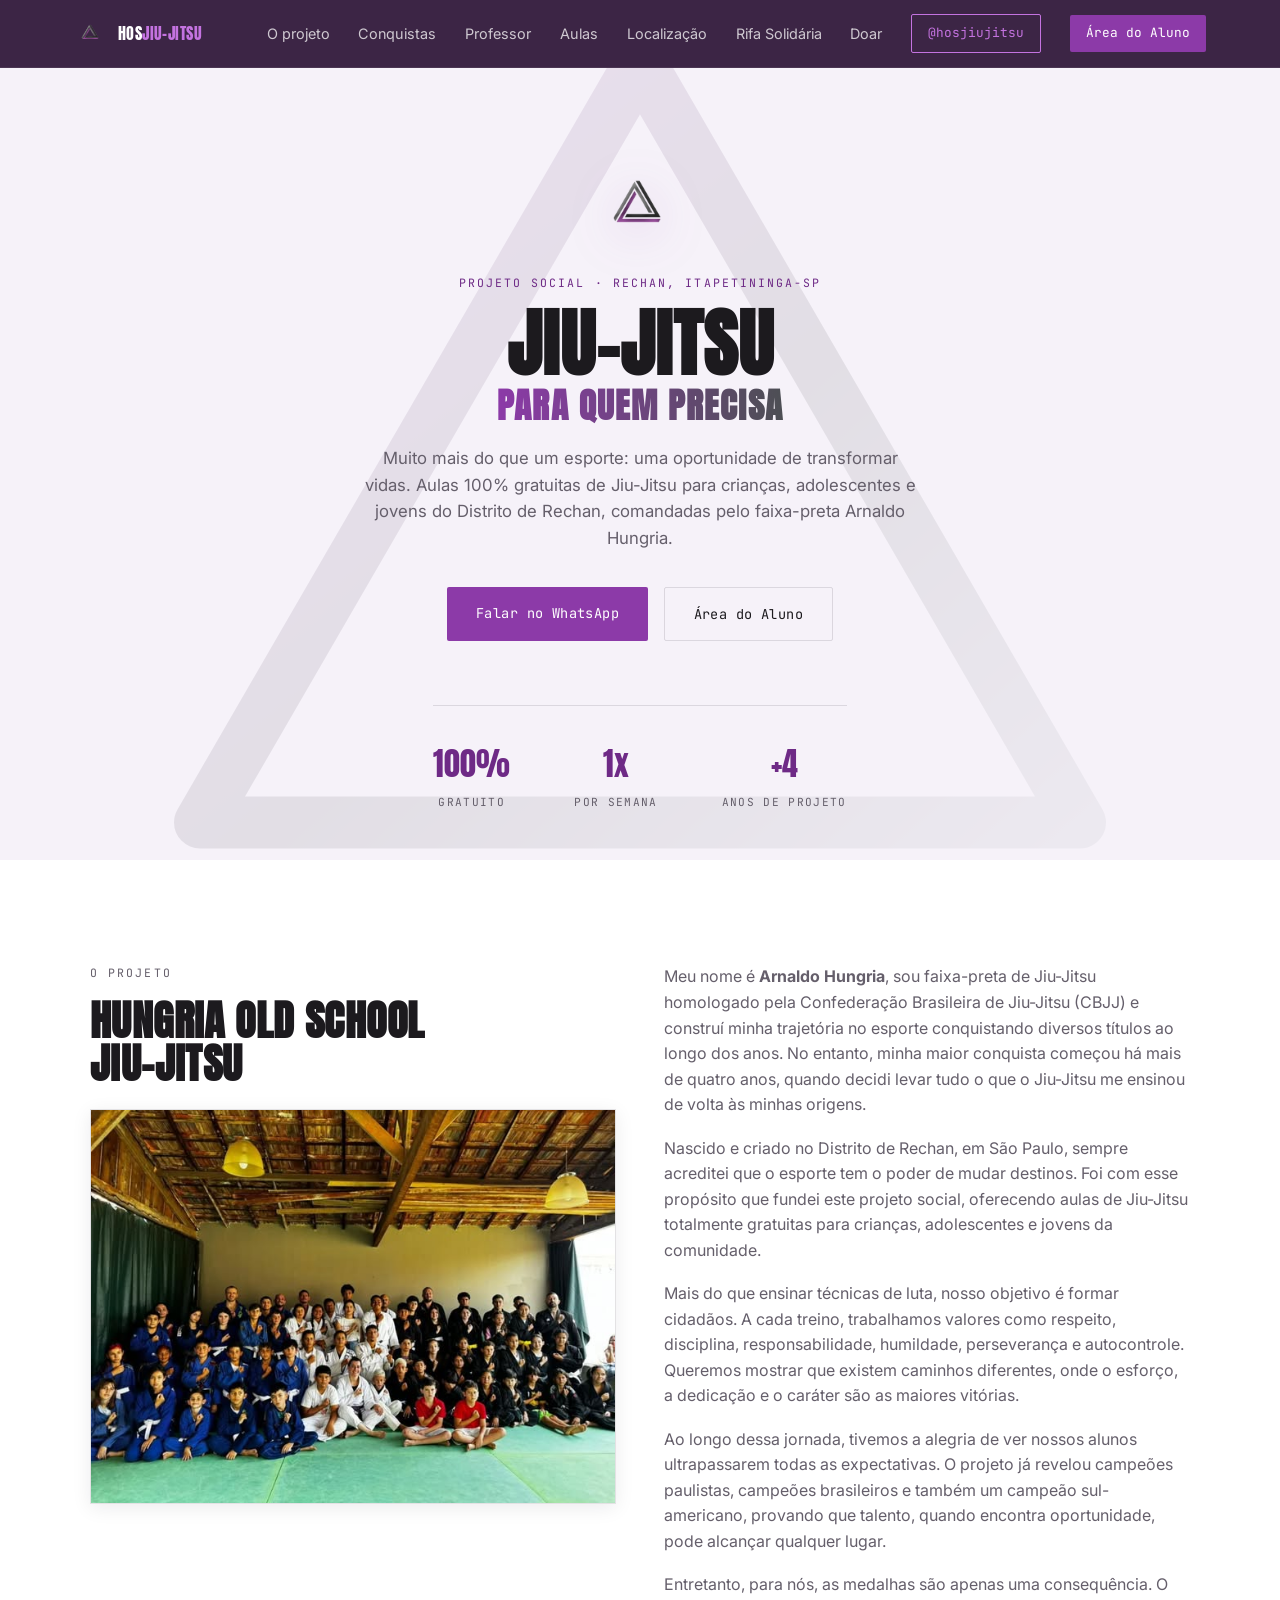
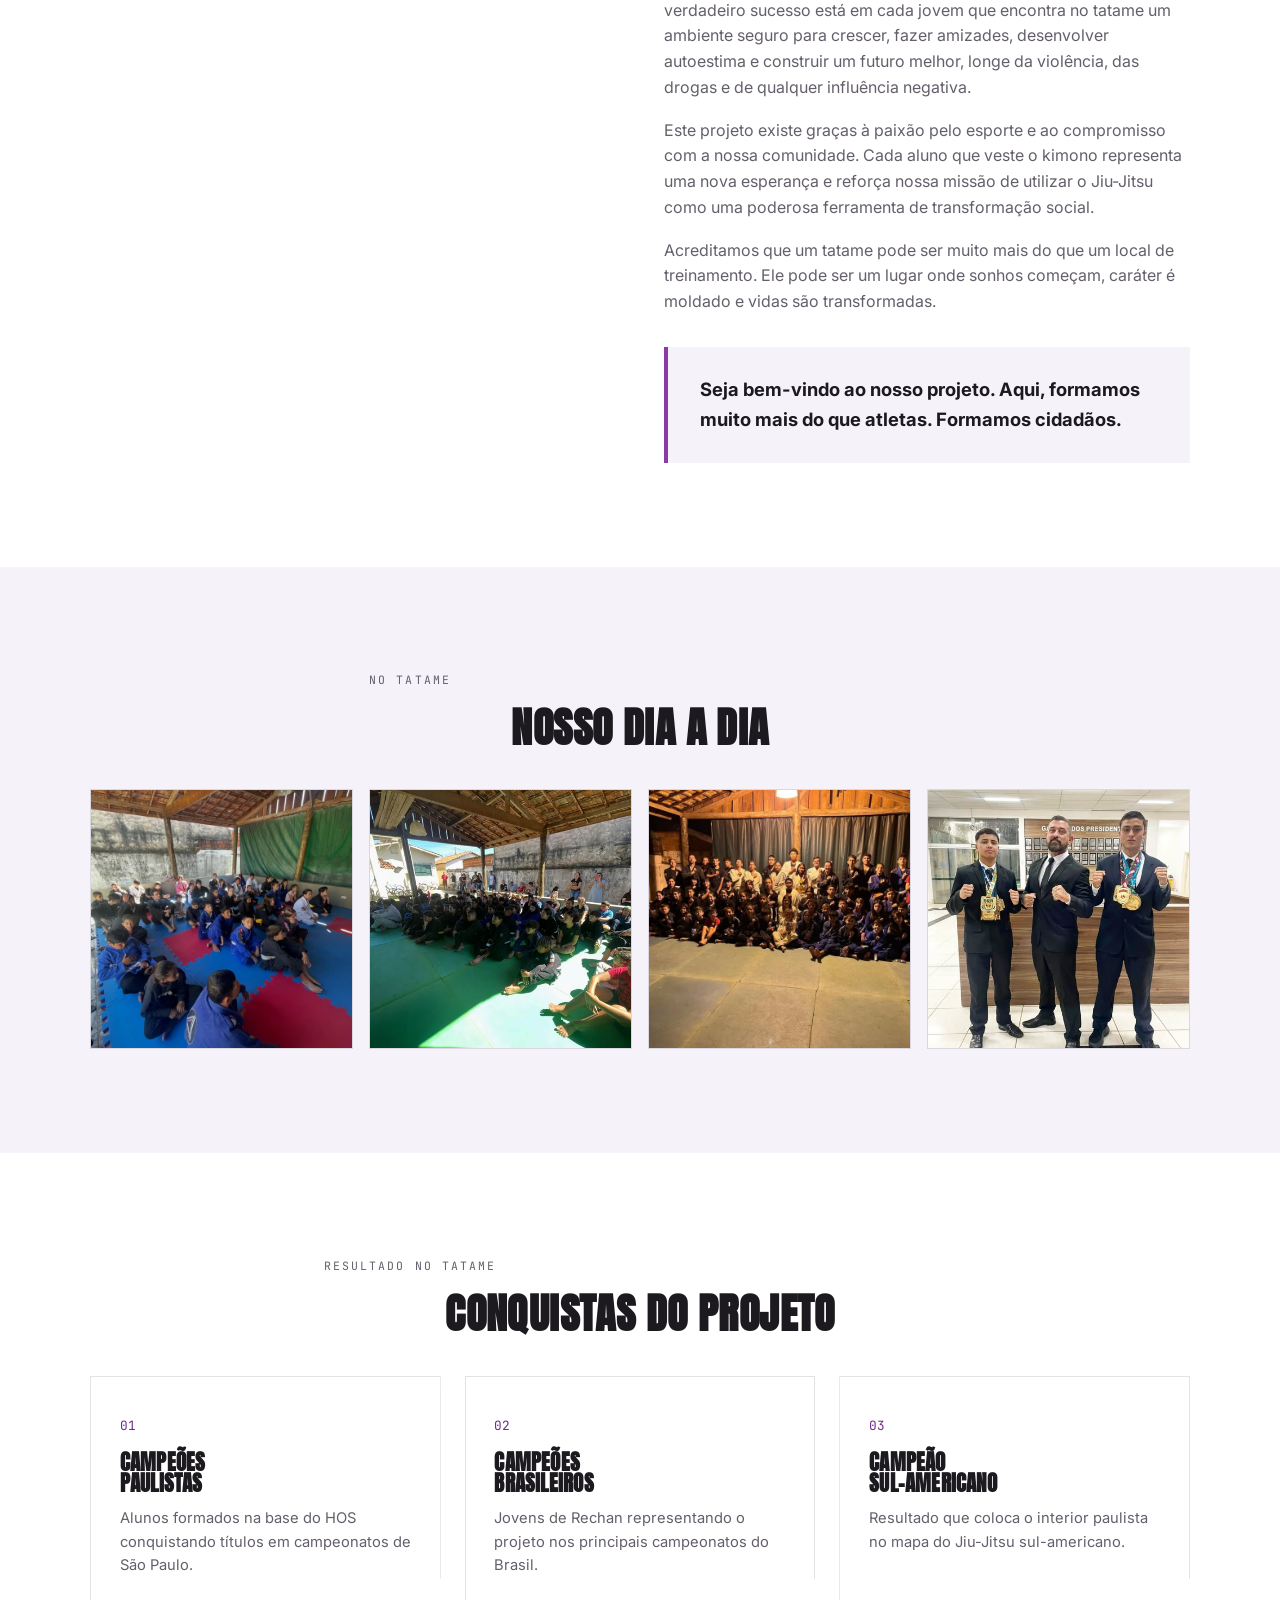
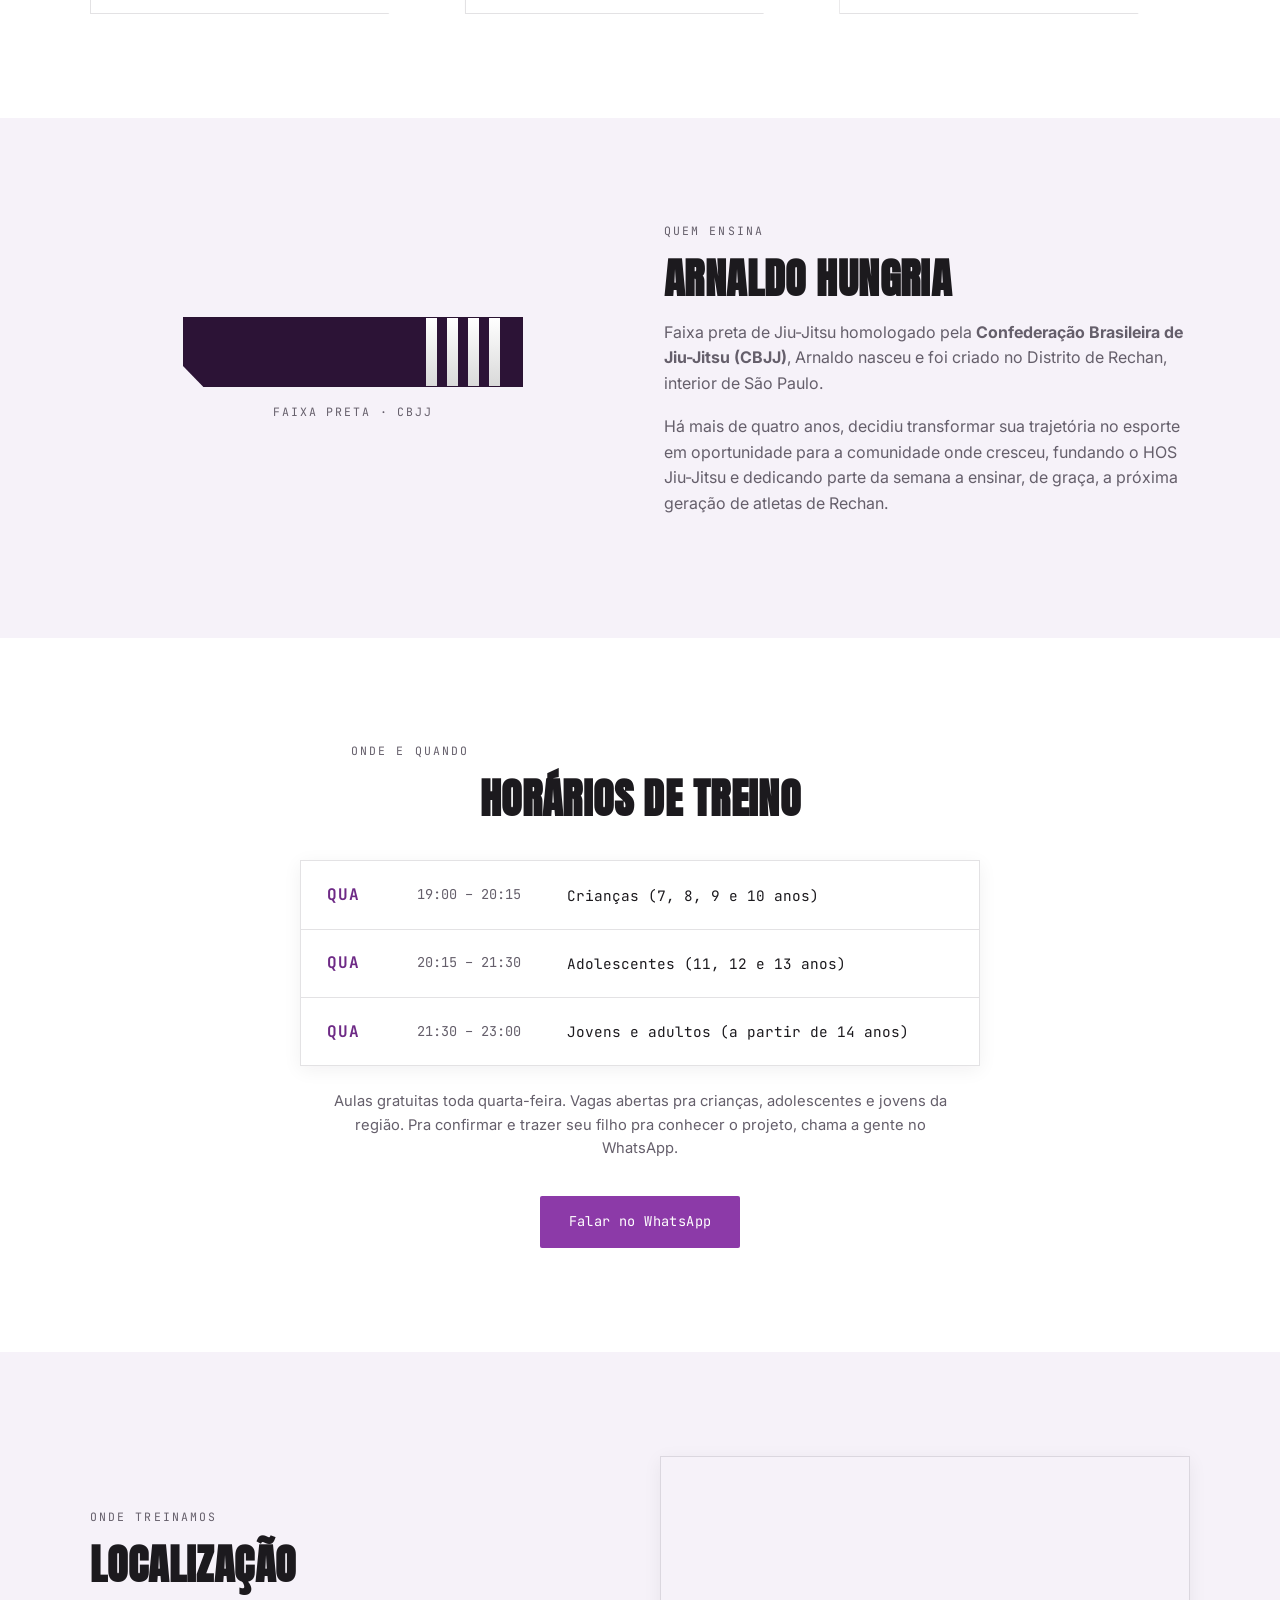
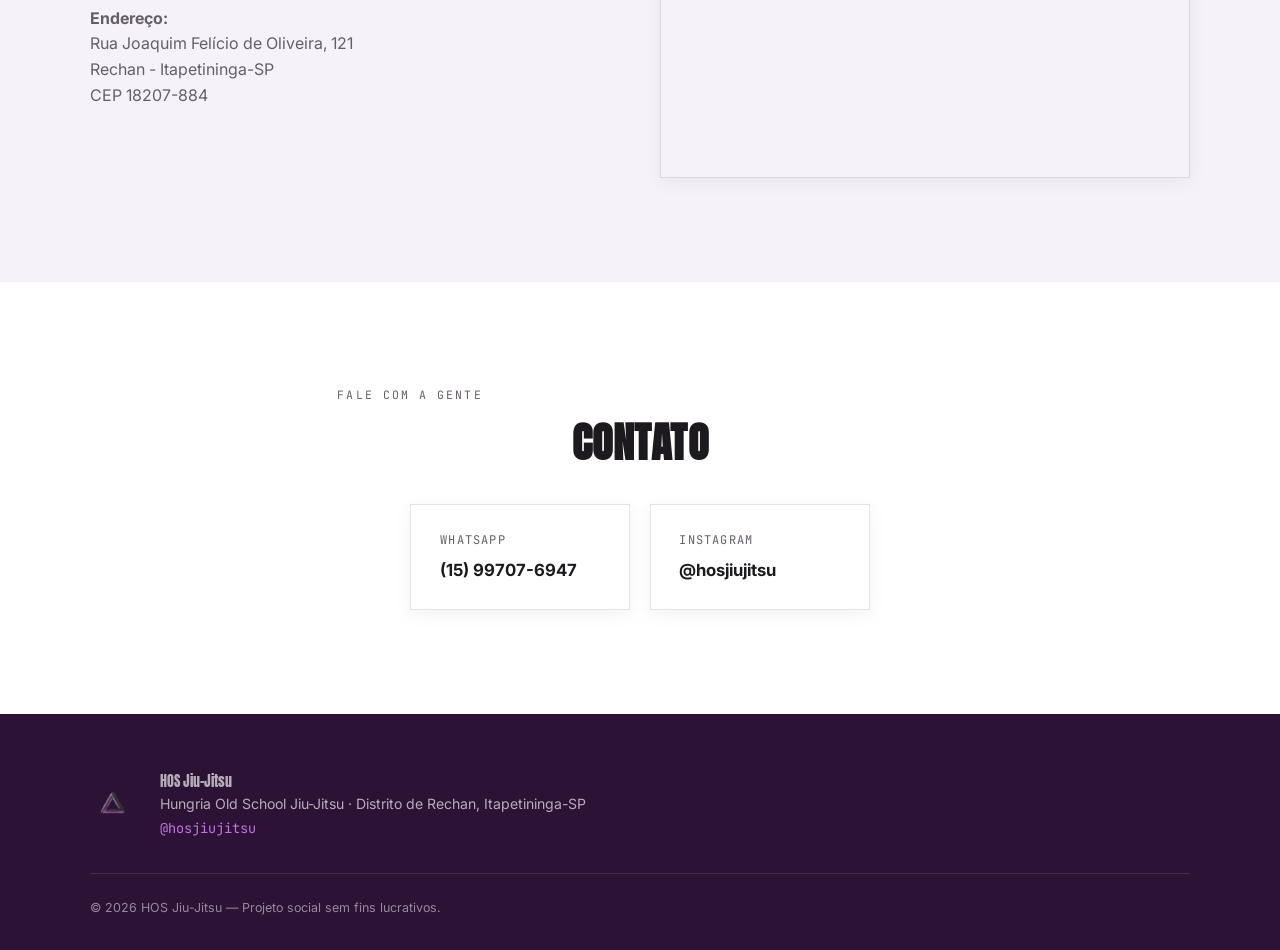
==== commit cf42a8bf: "Publica a rifa no menu, adiciona doação livre e corrige o mapa do endereço - index.html/rifa.html: l" ====
--- a/index.html
+++ b/index.html
@@ -26,6 +26,8 @@
       <a href="#professor">Professor</a>
       <a href="#aulas">Aulas</a>
       <a href="#localizacao">Localização</a>
+      <a href="rifa.html">Rifa Solidária</a>
+      <a href="doar.html">Doar</a>
       <a href="https://instagram.com/hosjiujitsu" target="_blank" rel="noopener" class="nav-cta">@hosjiujitsu</a>
       <a href="app/login.html" class="nav-aluno">Área do Aluno</a>
     </nav>
@@ -185,13 +187,14 @@
         <p class="eyebrow">Onde treinamos</p>
         <h2>Localização</h2>
         <p><strong>Endereço:</strong><br>
-        Rua Joaquim Felicio de Oliveira, 121<br>
-        Rechan - Itapetininga-SP</p>
+        Rua Joaquim Felício de Oliveira, 121<br>
+        Rechan - Itapetininga-SP<br>
+        CEP 18207-884</p>
       </div>
       <div class="map-wrap">
         <iframe
           title="Mapa do HOS Jiu-Jitsu"
-          src="https://www.google.com/maps?q=Rua+Joaquim+Felicio+de+Oliveira,+121,+Rechan,+Itapetininga-SP&output=embed"
+          src="https://www.google.com/maps?q=-23.59849,-48.316588&output=embed"
           loading="lazy"
           referrerpolicy="no-referrer-when-downgrade">
         </iframe>
--- a/style.css
+++ b/style.css
@@ -244,6 +244,92 @@
 .contact-card:hover{transform:translateY(-4px); border-color:var(--purple);}
 .contact-card .card-label{font-family:var(--mono); font-size:.75rem; letter-spacing:.1em; text-transform:uppercase; color:var(--text-dim); display:block; margin-bottom:.4rem;}
 .contact-card .card-value{font-weight:700; font-size:1.05rem;}
+
+/* ===== Rifa ===== */
+.rifa-hero{padding-bottom:2rem;}
+.rifa-title{font-size:clamp(2rem,6vw,3.4rem); margin-bottom:1.1rem;}
+.rifa-title span{
+  display:block;
+  background:linear-gradient(90deg, var(--purple), var(--steel-dark));
+  -webkit-background-clip:text; background-clip:text; color:transparent;
+  font-size:clamp(1.2rem, 3vw, 1.8rem);
+  letter-spacing:.03em;
+  margin-top:.4rem;
+}
+.rifa-sub{max-width:640px; margin:0 auto; text-align:center; color:var(--text-dim);}
+
+.rifa-legenda{
+  display:flex; flex-wrap:wrap; gap:1.4rem; justify-content:center;
+  margin-bottom:2rem; font-family:var(--mono); font-size:.8rem; color:var(--text-dim);
+}
+.rifa-legenda span{display:flex; align-items:center; gap:.5rem;}
+.rifa-dot{width:12px; height:12px; border-radius:3px; display:inline-block;}
+.rifa-dot.disponivel{background:#fff; border:1px solid var(--line);}
+.rifa-dot.selecionado{background:var(--purple);}
+.rifa-dot.reservado{background:var(--steel);}
+.rifa-dot.pago{background:var(--purple-dark);}
+
+.rifa-grid{
+  display:grid;
+  grid-template-columns:repeat(auto-fill, minmax(48px, 1fr));
+  gap:.5rem;
+  max-width:900px; margin:0 auto 2.5rem;
+}
+.rifa-numero{
+  aspect-ratio:1; border:1px solid var(--line); background:#fff; color:var(--text);
+  font-family:var(--mono); font-size:.8rem; font-weight:700; border-radius:4px;
+  cursor:pointer; transition:all .15s ease;
+}
+.rifa-numero:hover{border-color:var(--purple);}
+.rifa-numero.selecionado{background:var(--purple); color:#fff; border-color:var(--purple);}
+.rifa-numero.reservado{background:var(--bg-alt); color:var(--steel); border-color:var(--line); cursor:not-allowed;}
+.rifa-numero.pago{background:var(--purple-dark); color:rgba(255,255,255,.5); border-color:var(--purple-dark); cursor:not-allowed;}
+
+.rifa-resumo{
+  position:sticky; bottom:0; z-index:10;
+  max-width:520px; margin:0 auto 2rem;
+  background:var(--purple-dark); color:#fff;
+  border-radius:8px; padding:1rem 1.4rem;
+  box-shadow:0 8px 24px rgba(28,18,33,.2);
+}
+.rifa-resumo-info{display:flex; justify-content:space-between; font-family:var(--mono); font-size:.9rem;}
+
+.doacao-valores{display:flex; gap:.6rem; flex-wrap:wrap;}
+.doacao-valor-btn{
+  flex:1; min-width:80px; padding:.8rem; border:1px solid var(--line); border-radius:8px;
+  background:#fff; font-family:var(--mono); font-weight:700; cursor:pointer; transition:all .15s ease;
+}
+.doacao-valor-btn:hover{border-color:var(--purple);}
+.doacao-valor-btn.ativo{background:var(--purple); color:#fff; border-color:var(--purple);}
+
+.rifa-form{max-width:420px; margin:0 auto;}
+.rifa-form label{display:block; font-size:.85rem; font-weight:700; margin-bottom:6px; margin-top:16px; color:var(--text-dim);}
+.rifa-form label:first-of-type{margin-top:0;}
+.rifa-form input{
+  width:100%; padding:12px 14px; border:1px solid var(--line); border-radius:8px;
+  font-size:1rem; font-family:inherit;
+}
+.rifa-form input:focus{outline:none; border-color:var(--purple);}
+.rifa-btn-gerar{width:100%; border:none; margin-top:1.6rem; font-size:.95rem; cursor:pointer;}
+.rifa-btn-gerar:disabled{background:var(--steel); cursor:not-allowed;}
+
+.msg{margin-top:16px; padding:12px 16px; border-radius:8px; font-size:.9rem; font-weight:600; display:none;}
+.msg.show{display:block;}
+.msg.error{background:#fbe3ef; color:#a1195f;}
+.msg.success{background:#e9f7ee; color:#1a7a34;}
+.msg.info{background:var(--bg-alt); color:var(--purple-deep);}
+
+.rifa-pagamento{max-width:420px; margin:2rem auto 0; text-align:center;}
+.rifa-pagamento h3{font-size:1.2rem; margin-bottom:1rem;}
+.rifa-qr{width:220px; height:220px; margin:0 auto 1rem; border:1px solid var(--line); border-radius:8px;}
+.rifa-pix-codigo{
+  display:flex; flex-direction:column; gap:.6rem; align-items:center;
+  background:var(--bg-alt); border:1px solid var(--line); border-radius:8px; padding:1rem;
+  margin:1rem 0;
+}
+.rifa-pix-codigo code{font-family:var(--mono); font-size:.72rem; word-break:break-all; color:var(--text-dim);}
+.rifa-aviso-expira{font-size:.82rem; color:var(--text-dim); margin-top:.8rem;}
+.rifa-pago-ok{font-size:1.2rem; font-weight:700; color:var(--purple-deep);}
 
 /* ===== Footer (dark, echoes the logo's dark tones) ===== */
 .footer{padding:3.5rem 1.5rem 2rem; background:var(--purple-dark); color:rgba(255,255,255,0.85);}
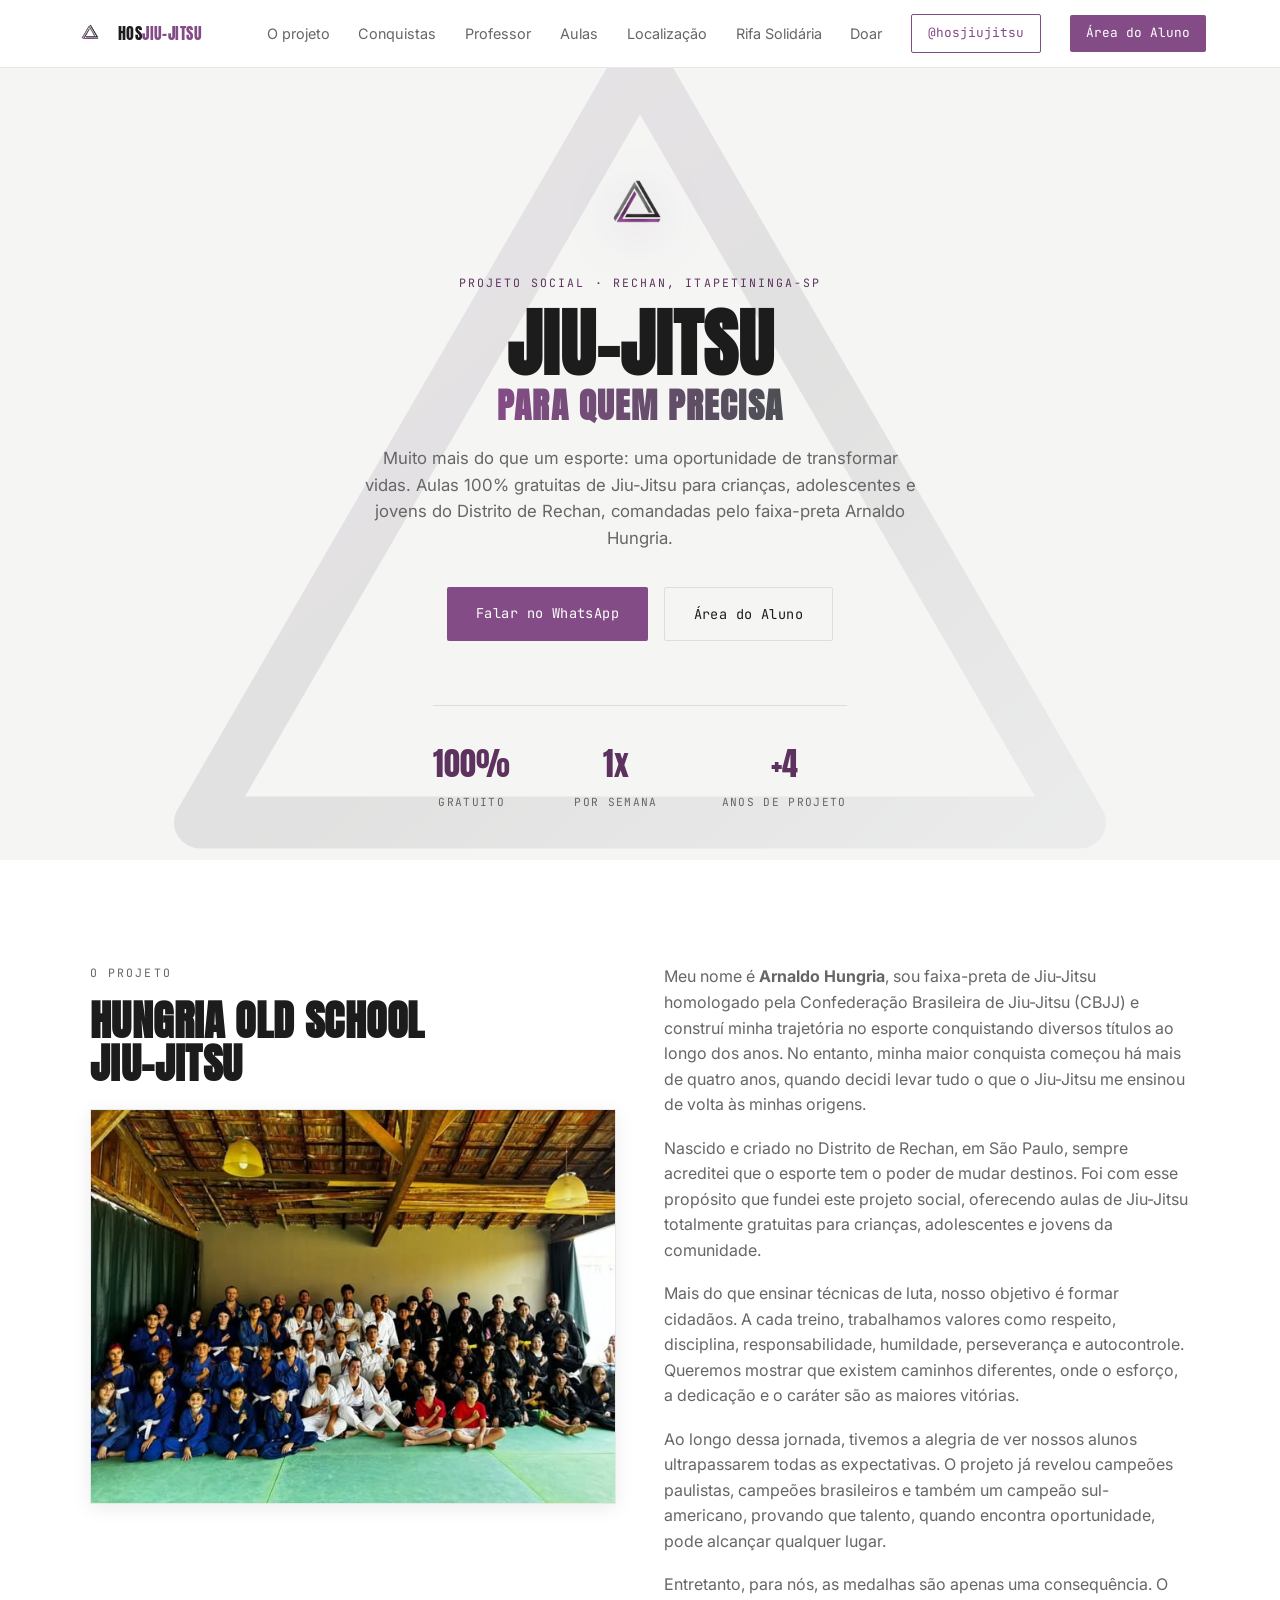
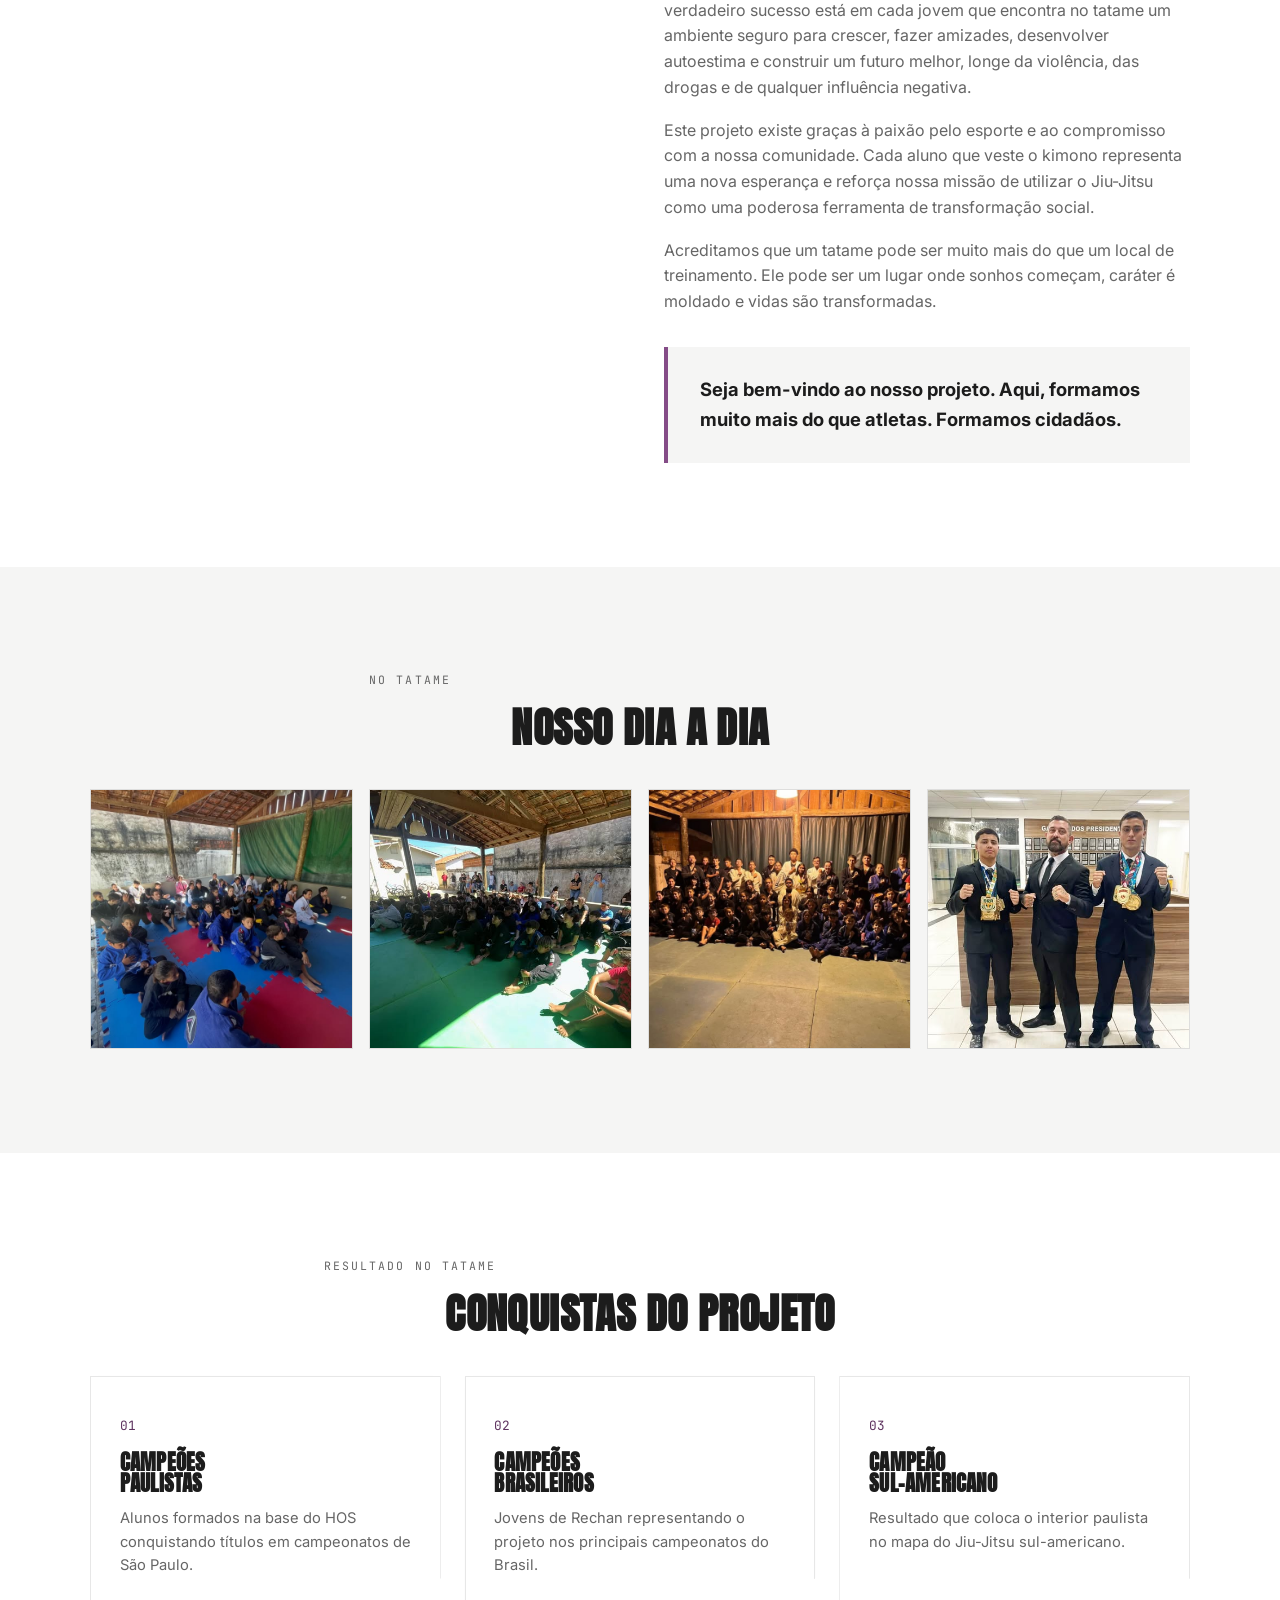
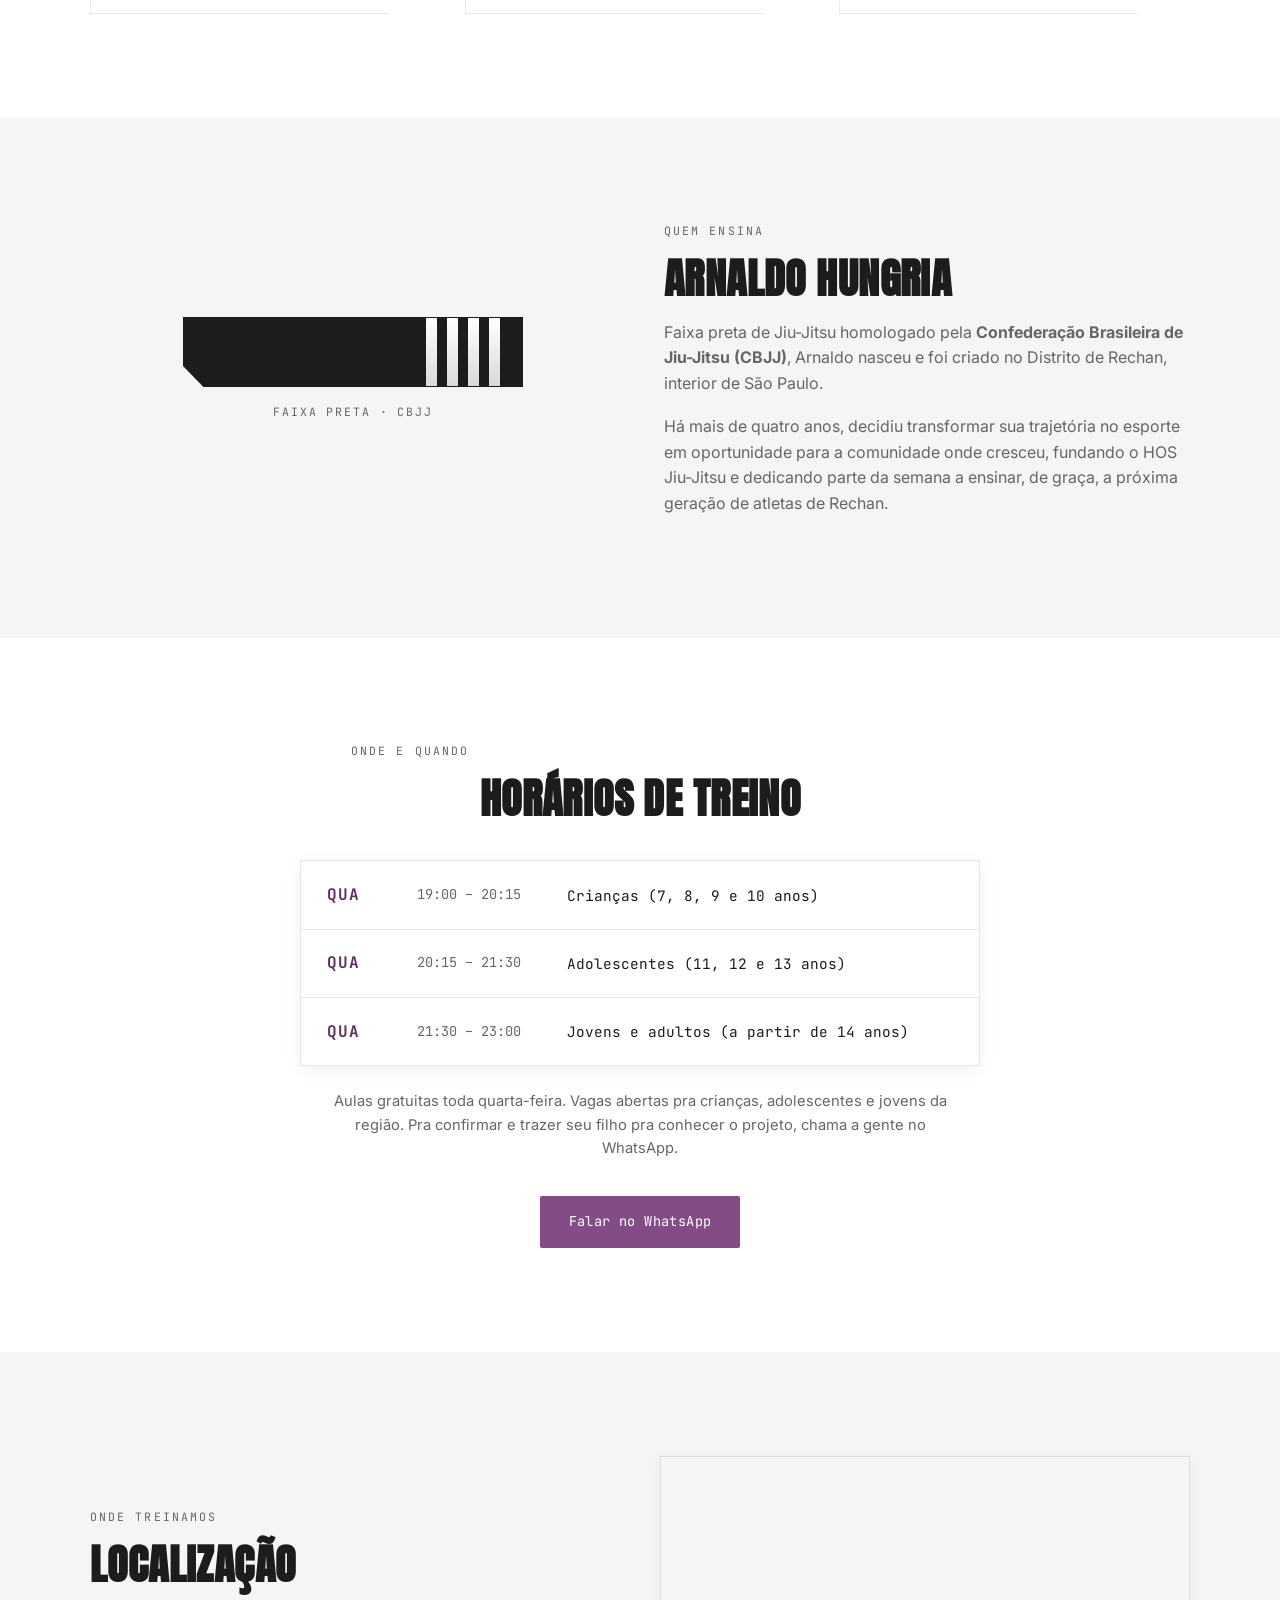
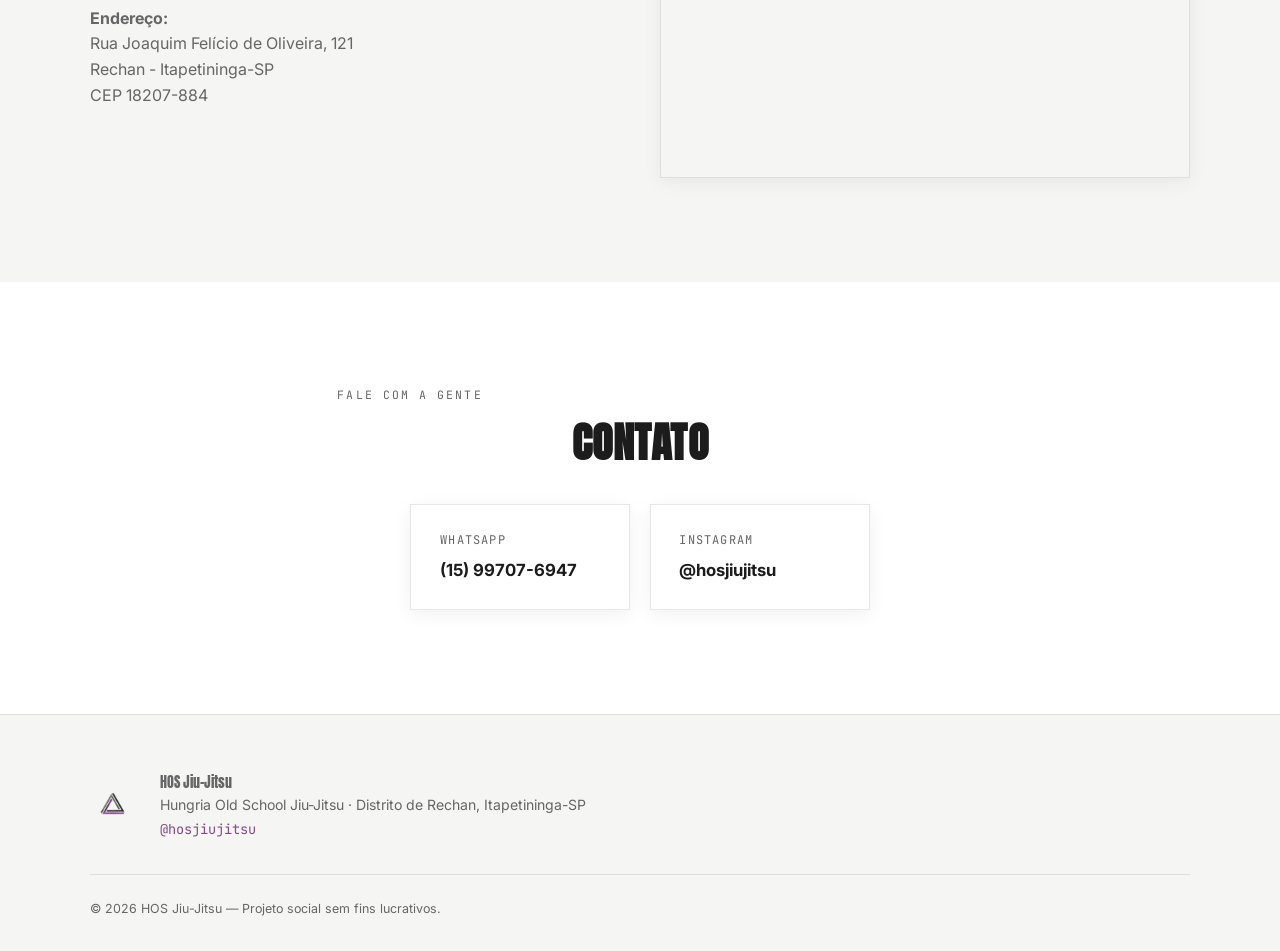
==== commit 3e858f71: "Redesign visual: paleta baseada nas cores reais do logo, nav/footer claros Arnaldo achou que o roxo " ====
--- a/index.html
+++ b/index.html
@@ -45,7 +45,7 @@
         <path d="M250 30 L470 410 L30 410 Z" fill="none" stroke="url(#g1)" stroke-width="26" stroke-linejoin="round"/>
         <defs>
           <linearGradient id="g1" x1="0" y1="0" x2="1" y2="1">
-            <stop offset="0%" stop-color="#8c3aa8"/>
+            <stop offset="0%" stop-color="#844c87"/>
             <stop offset="55%" stop-color="#3a3a3f"/>
             <stop offset="100%" stop-color="#9a9ea5"/>
           </linearGradient>
--- a/style.css
+++ b/style.css
@@ -1,15 +1,15 @@
 /* ===== Tokens ===== */
 :root{
   --bg:#ffffff;
-  --bg-alt:#f6f2f9;
+  --bg-alt:#f5f5f4;
   --surface:#ffffff;
-  --line: rgba(28,18,33,0.12);
-  --text:#1c1a1e;
-  --text-dim:#655f6b;
-  --purple:#8c3aa8;
-  --purple-deep:#6e2a86;
-  --purple-light:#c473e0;
-  --purple-dark:#2c1336;
+  --line: rgba(20,20,20,0.10);
+  --text:#1c1c1c;
+  --text-dim:#666666;
+  --purple:#844c87;
+  --purple-deep:#5d325e;
+  --purple-light:#b897b9;
+  --purple-dark:#1c1c1c;
   --steel:#9a9ea5;
   --steel-dark:#4d4f54;
   --display: "Anton", Impact, sans-serif;
@@ -48,12 +48,12 @@
   line-height:1.02;
 }
 
-/* ===== Nav (dark, echoes the logo's dark tones) ===== */
+/* ===== Nav (light, echoes the logo's real white background) ===== */
 .nav{
   position:sticky; top:0; z-index:50;
-  background:rgba(44,19,54,0.92);
+  background:rgba(255,255,255,0.92);
   backdrop-filter:blur(10px);
-  border-bottom:1px solid rgba(255,255,255,0.08);
+  border-bottom:1px solid var(--line);
 }
 .nav-inner{
   max-width:1180px; margin:0 auto; padding:.9rem 1.5rem;
@@ -61,25 +61,25 @@
 }
 .nav-brand{display:flex; align-items:center; gap:.6rem;}
 .nav-logo{width:34px; height:34px; object-fit:contain;}
-.nav-word{font-family:var(--display); font-size:1rem; letter-spacing:.03em; color:#fff;}
-.nav-word b{color:var(--purple-light); font-weight:400;}
+.nav-word{font-family:var(--display); font-size:1rem; letter-spacing:.03em; color:var(--text);}
+.nav-word b{color:var(--purple); font-weight:400;}
 .nav-links{display:flex; align-items:center; gap:1.8rem;}
-.nav-links a{font-size:.9rem; color:rgba(255,255,255,0.75); transition:color .2s;}
-.nav-links a:hover{color:#fff;}
+.nav-links a{font-size:.9rem; color:var(--text-dim); transition:color .2s;}
+.nav-links a:hover{color:var(--text);}
 .nav-cta{
   font-family:var(--mono); font-size:.8rem !important;
-  color:var(--purple-light) !important; border:1px solid var(--purple-light);
+  color:var(--purple) !important; border:1px solid var(--purple);
   padding:.5rem 1rem; border-radius:2px;
 }
-.nav-cta:hover{background:var(--purple-light); color:var(--purple-dark) !important;}
+.nav-cta:hover{background:var(--purple); color:#fff !important;}
 .nav-aluno{
   font-family:var(--mono); font-size:.8rem !important;
   color:#fff !important; background:var(--purple);
   padding:.5rem 1rem; border-radius:2px;
 }
-.nav-aluno:hover{background:var(--purple-light); color:var(--purple-dark) !important;}
+.nav-aluno:hover{background:var(--purple-deep); color:#fff !important;}
 .nav-toggle{display:none; flex-direction:column; gap:5px; background:none; border:none; cursor:pointer; padding:.4rem;}
-.nav-toggle span{width:22px; height:2px; background:#fff;}
+.nav-toggle span{width:22px; height:2px; background:var(--text);}
 
 /* ===== Hero ===== */
 .hero{
@@ -100,7 +100,7 @@
   pointer-events:none;
 }
 .hero-content{position:relative; z-index:2; max-width:760px; display:flex; flex-direction:column; align-items:center;}
-.hero-logo{width:96px; height:auto; margin-bottom:1.6rem; filter:drop-shadow(0 8px 24px rgba(140,58,168,.25));}
+.hero-logo{width:96px; height:auto; margin-bottom:1.6rem; filter:drop-shadow(0 8px 24px rgba(132,76,135,.25));}
 .hero h1{font-size:clamp(2.4rem, 7vw, 4.6rem); margin-bottom:1.3rem; color:var(--text);}
 .hero h1 span{
   display:block;
@@ -256,7 +256,8 @@
   letter-spacing:.03em;
   margin-top:.4rem;
 }
-.rifa-sub{max-width:640px; margin:0 auto; text-align:center; color:var(--text-dim);}
+.rifa-sub{max-width:640px; margin:0 auto .9rem; text-align:center; color:var(--text-dim);}
+.rifa-info-pratica{font-family:var(--mono); font-size:.85rem; color:var(--purple-deep); margin-top:1.4rem;}
 
 .rifa-legenda{
   display:flex; flex-wrap:wrap; gap:1.4rem; justify-content:center;
@@ -331,25 +332,26 @@
 .rifa-aviso-expira{font-size:.82rem; color:var(--text-dim); margin-top:.8rem;}
 .rifa-pago-ok{font-size:1.2rem; font-weight:700; color:var(--purple-deep);}
 
-/* ===== Footer (dark, echoes the logo's dark tones) ===== */
-.footer{padding:3.5rem 1.5rem 2rem; background:var(--purple-dark); color:rgba(255,255,255,0.85);}
+/* ===== Footer (light, echoes the logo's real white background) ===== */
+.footer{padding:3.5rem 1.5rem 2rem; background:var(--bg-alt); color:var(--text-dim); border-top:1px solid var(--line);}
 .footer-inner{max-width:1100px; margin:0 auto; display:flex; align-items:center; gap:1.4rem; margin-bottom:2rem;}
 .footer-logo{width:48px;}
-.footer-title{font-family:var(--display); font-size:1.1rem; margin-bottom:.3rem; color:#fff;}
-.footer-text p{color:rgba(255,255,255,0.65); font-size:.88rem; margin:0;}
-.footer-text a{color:var(--purple-light); font-family:var(--mono); font-size:.85rem;}
-.footer-copy{max-width:1100px; margin:0 auto; font-size:.78rem; color:rgba(255,255,255,0.5); border-top:1px solid rgba(255,255,255,0.12); padding-top:1.5rem;}
+.footer-title{font-family:var(--display); font-size:1.1rem; margin-bottom:.3rem; color:var(--text);}
+.footer-text p{color:var(--text-dim); font-size:.88rem; margin:0;}
+.footer-text a{color:var(--purple); font-family:var(--mono); font-size:.85rem;}
+.footer-copy{max-width:1100px; margin:0 auto; font-size:.78rem; color:var(--text-dim); border-top:1px solid var(--line); padding-top:1.5rem;}
 
 /* ===== Responsive ===== */
 @media (max-width:860px){
   .nav-links{
-    position:fixed; top:63px; right:0; left:0; background:var(--purple-dark);
+    position:fixed; top:63px; right:0; left:0; background:var(--surface);
     flex-direction:column; align-items:flex-start; gap:0;
-    border-bottom:1px solid rgba(255,255,255,0.1);
+    border-bottom:1px solid var(--line);
+    box-shadow:0 12px 24px rgba(0,0,0,0.08);
     transform:translateY(-140%); transition:transform .3s ease;
   }
   .nav-links.open{transform:translateY(0);}
-  .nav-links a{width:100%; padding:1rem 1.5rem; border-top:1px solid rgba(255,255,255,0.1);}
+  .nav-links a{width:100%; padding:1rem 1.5rem; border-top:1px solid var(--line);}
   .nav-cta, .nav-aluno{margin:1rem 1.5rem; text-align:center; border-radius:2px;}
   .nav-toggle{display:flex;}
   .grid-2, .location-inner{grid-template-columns:1fr; gap:2.5rem;}
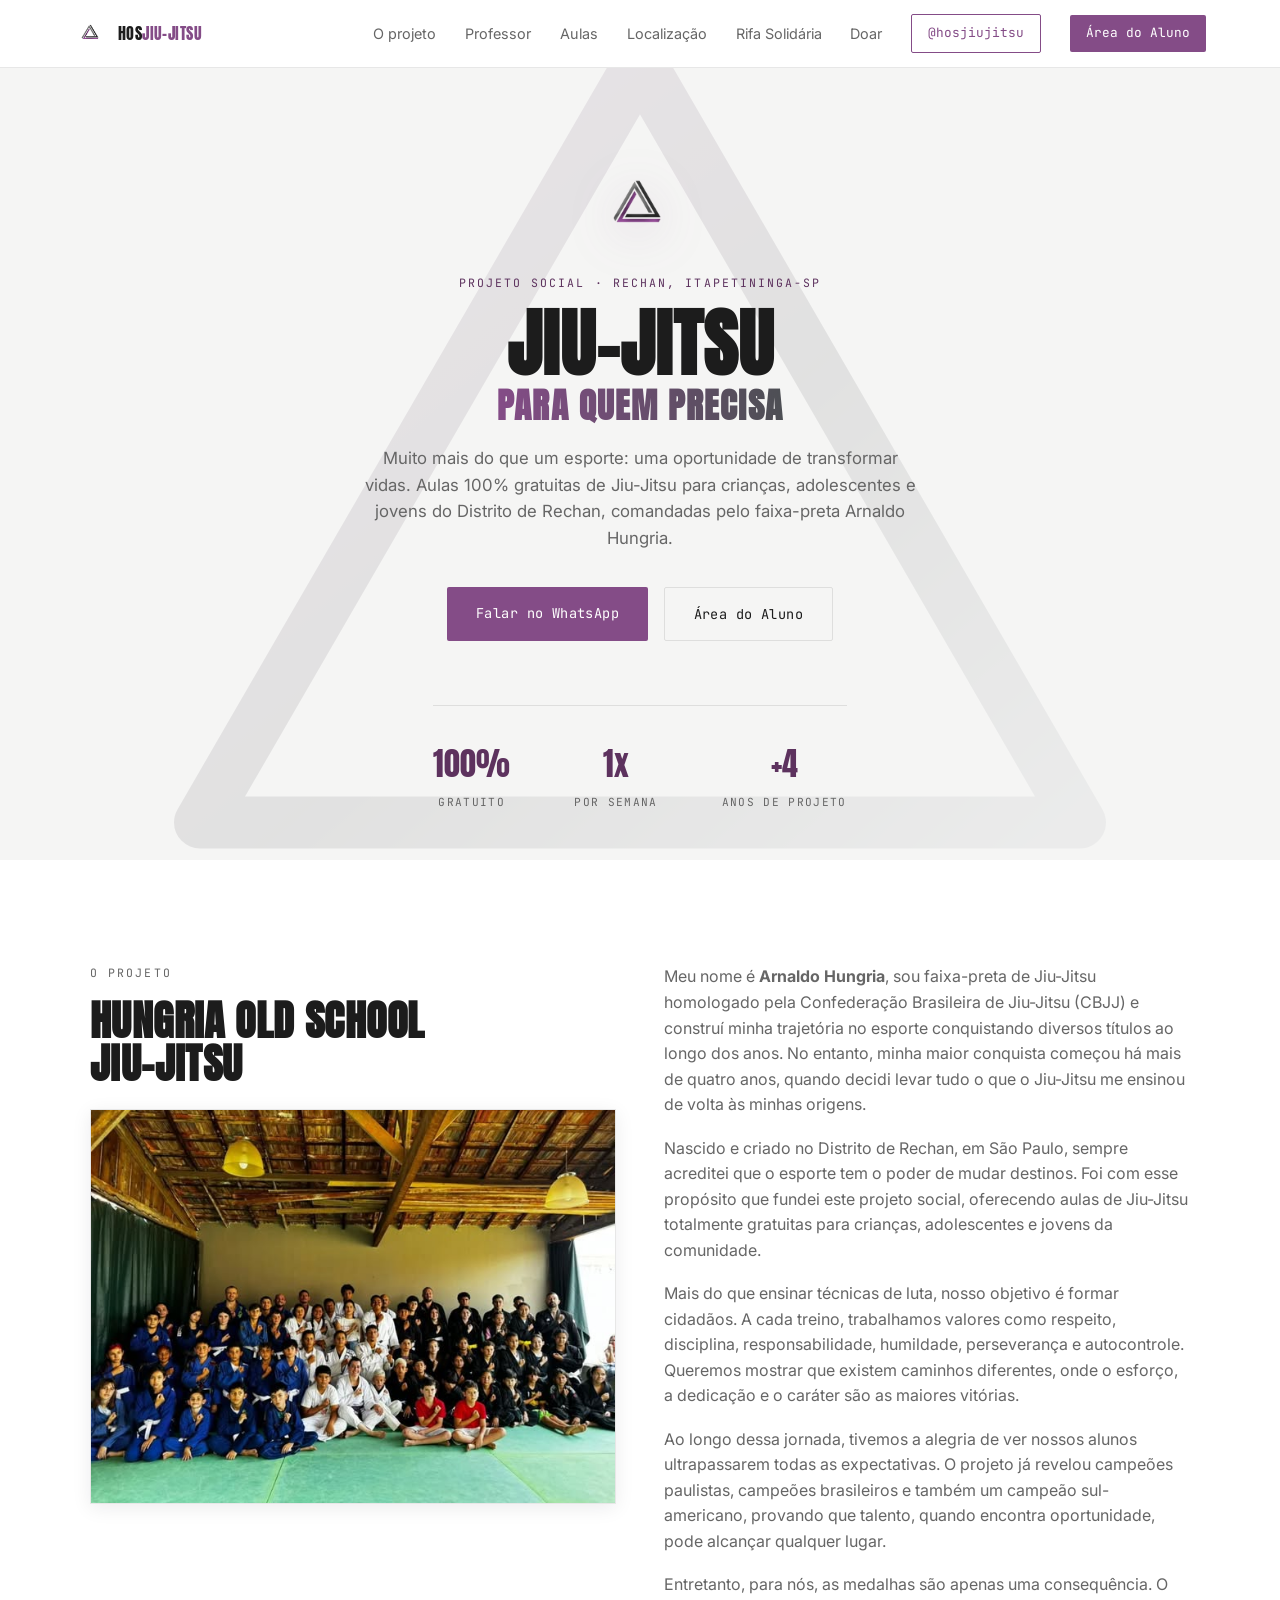
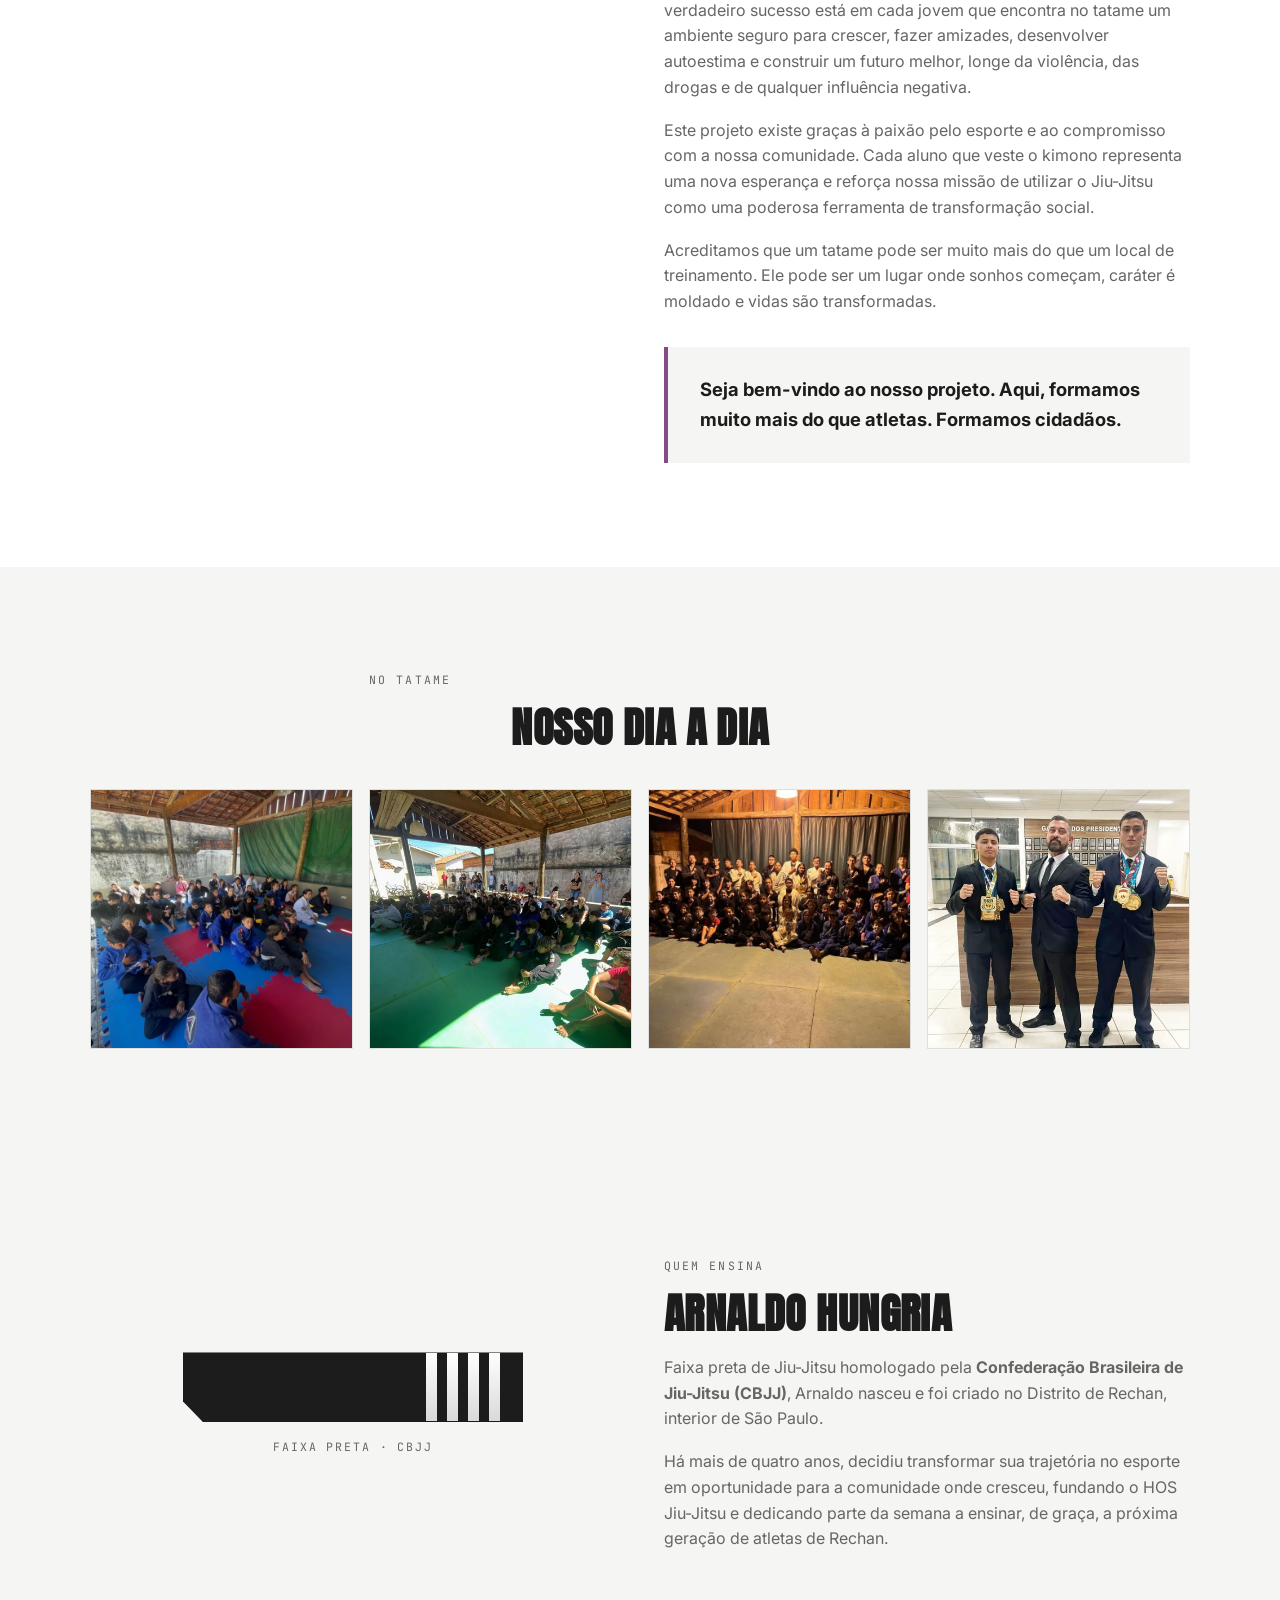
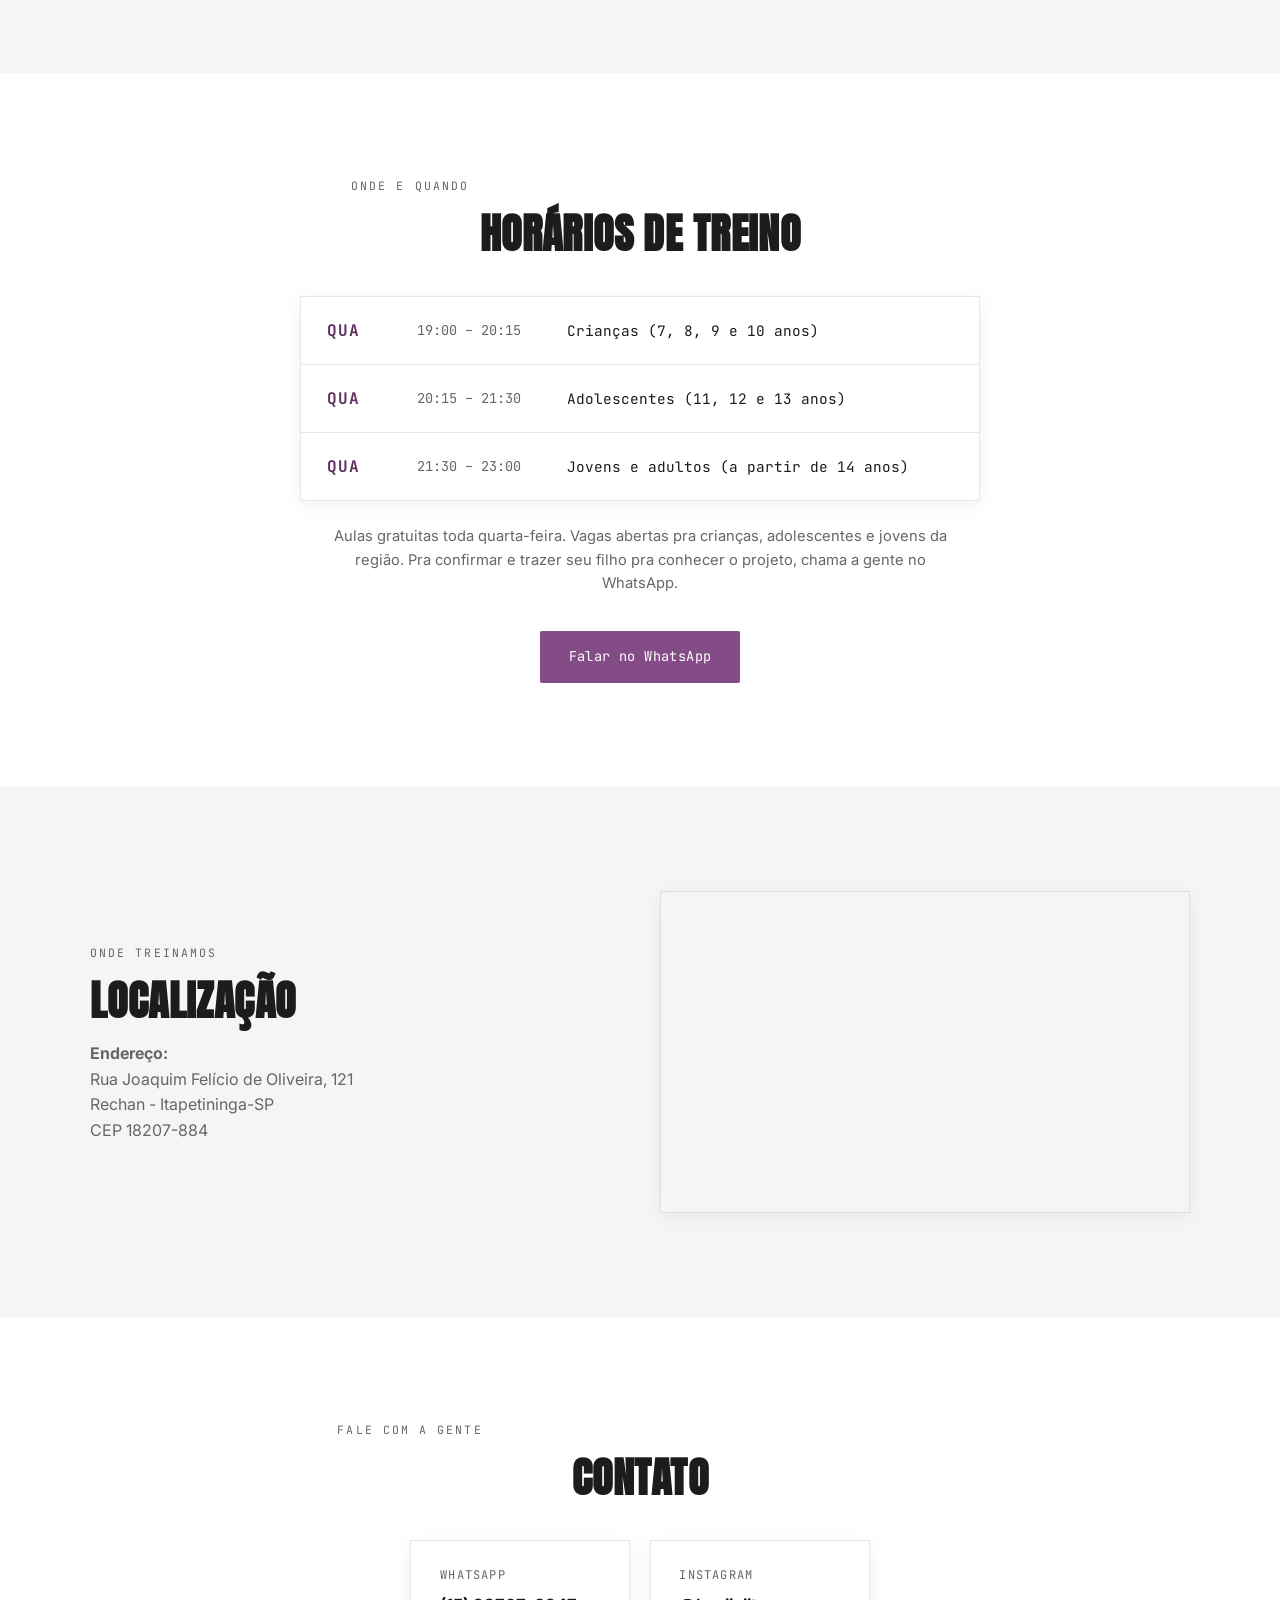
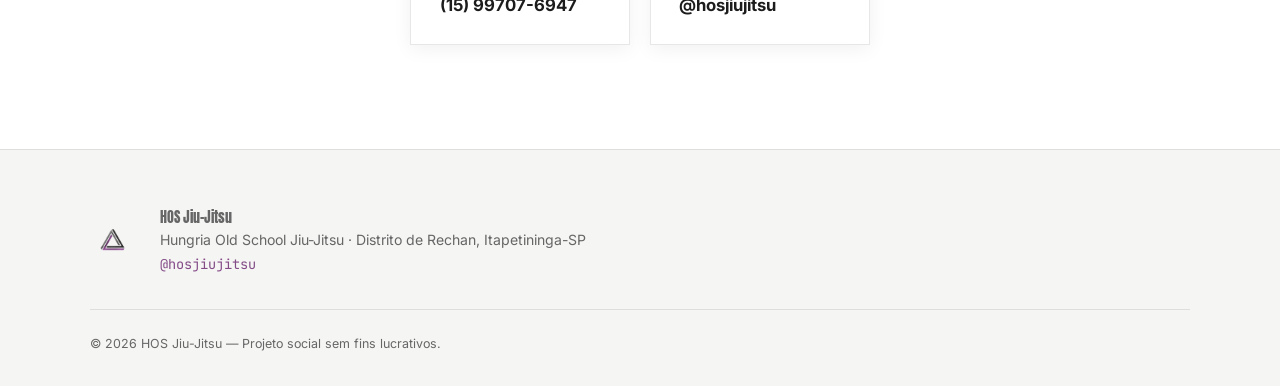
==== commit 60c948f0: "Remove seção "Conquistas do projeto" do site Arnaldo pediu pra tirar essa seção (3 cards: Campeões P" ====
--- a/index.html
+++ b/index.html
@@ -22,7 +22,6 @@
     </a>
     <nav class="nav-links" id="navLinks">
       <a href="#sobre">O projeto</a>
-      <a href="#conquistas">Conquistas</a>
       <a href="#professor">Professor</a>
       <a href="#aulas">Aulas</a>
       <a href="#localizacao">Localização</a>
@@ -108,32 +107,6 @@
     </div>
   </section>
 
-  <section class="section" id="conquistas">
-    <div class="section-inner">
-      <div class="section-head center">
-        <p class="eyebrow">Resultado no tatame</p>
-        <h2>Conquistas do projeto</h2>
-      </div>
-      <div class="cards">
-        <div class="card">
-          <span class="card-tag">01</span>
-          <h3>Campeões<br>Paulistas</h3>
-          <p>Alunos formados na base do HOS conquistando títulos em campeonatos de São Paulo.</p>
-        </div>
-        <div class="card">
-          <span class="card-tag">02</span>
-          <h3>Campeões<br>Brasileiros</h3>
-          <p>Jovens de Rechan representando o projeto nos principais campeonatos do Brasil.</p>
-        </div>
-        <div class="card">
-          <span class="card-tag">03</span>
-          <h3>Campeão<br>Sul-Americano</h3>
-          <p>Resultado que coloca o interior paulista no mapa do Jiu-Jitsu sul-americano.</p>
-        </div>
-      </div>
-    </div>
-  </section>
-
   <section class="section section-alt" id="professor">
     <div class="section-inner grid-2 reverse">
       <div class="belt-block">
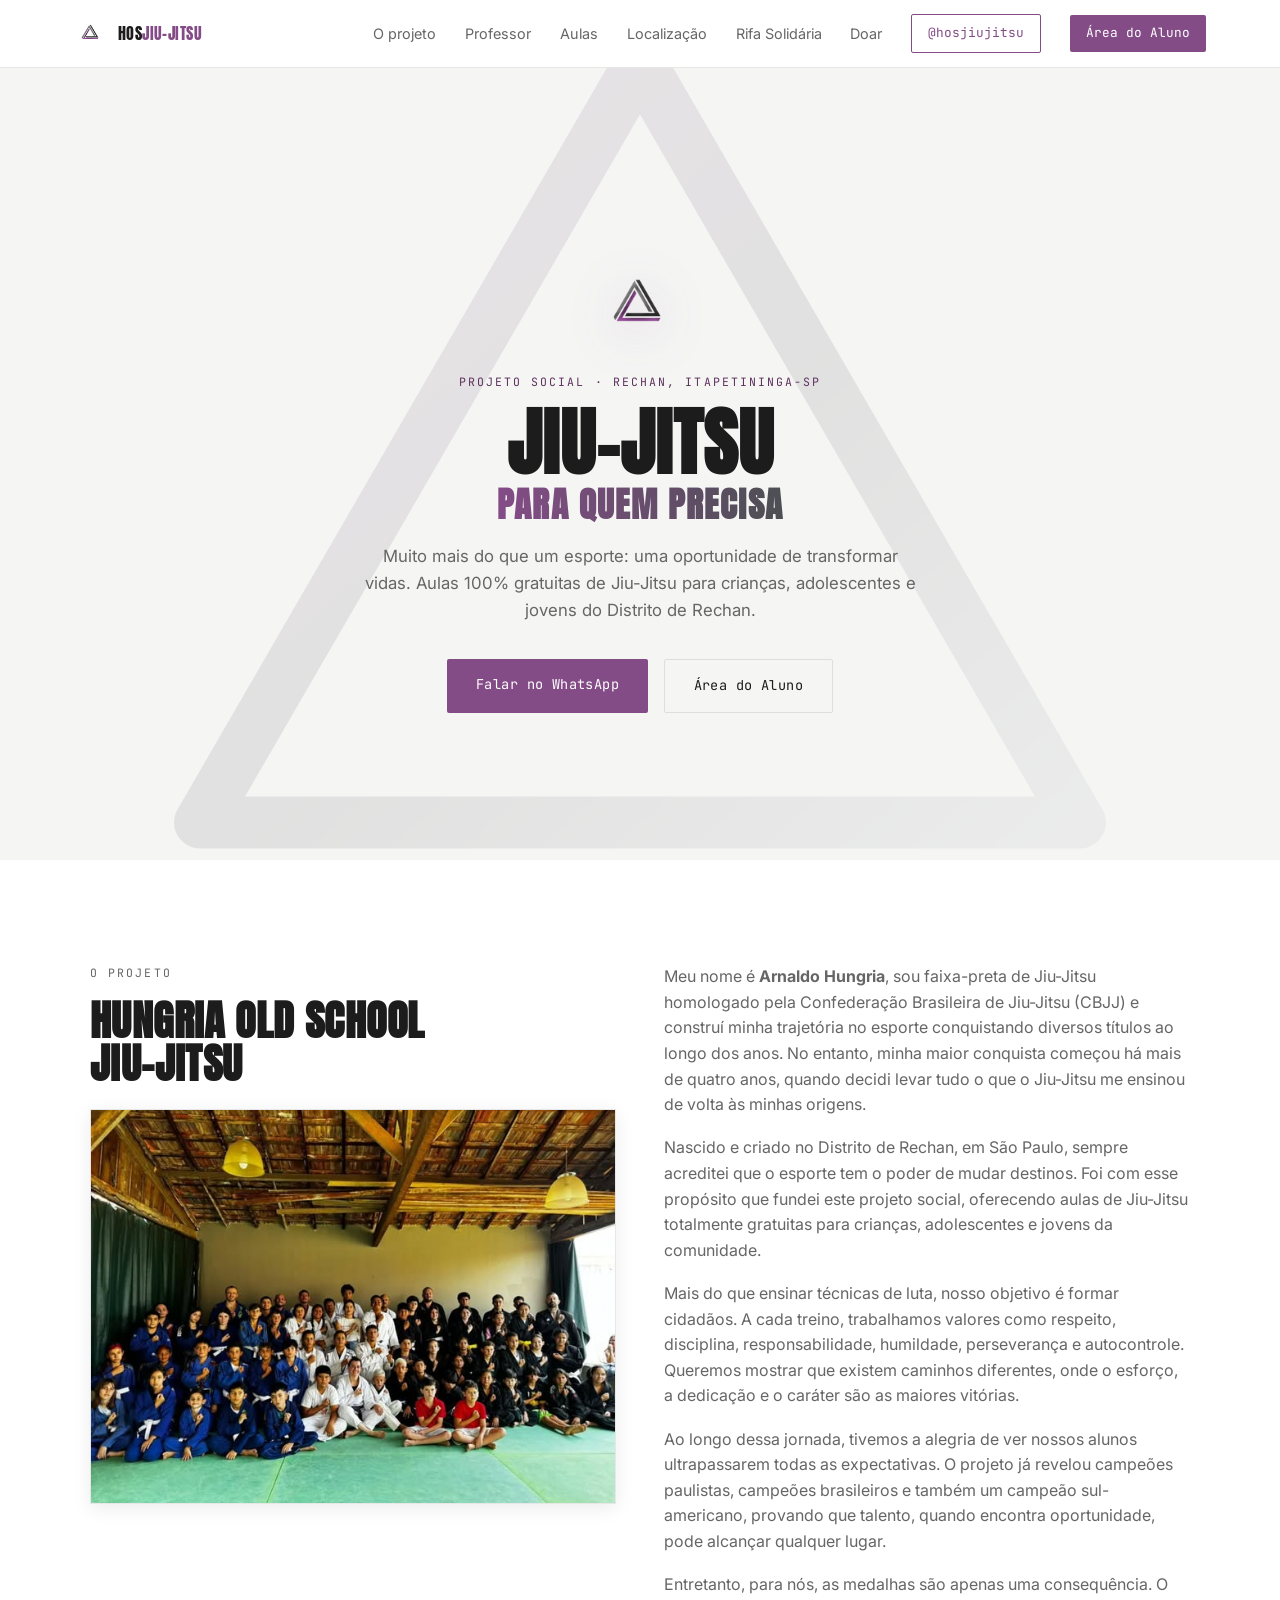
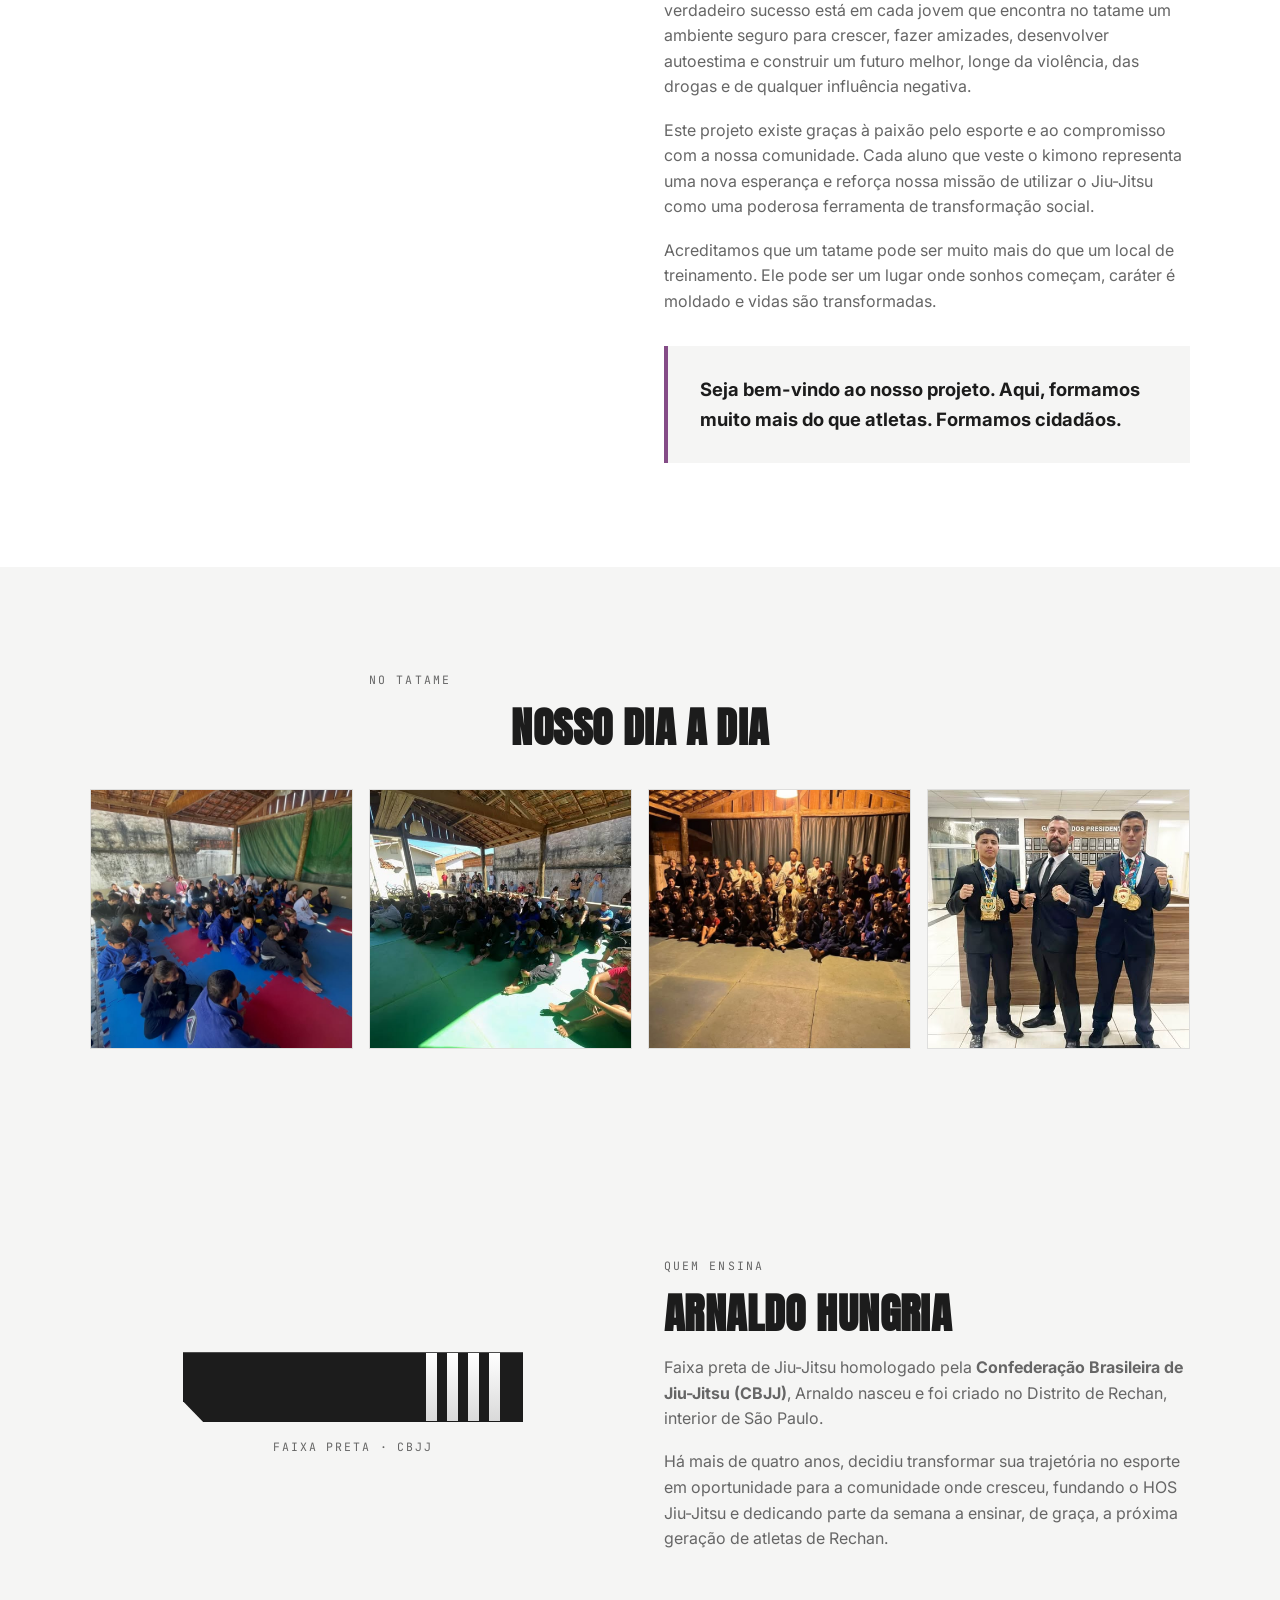
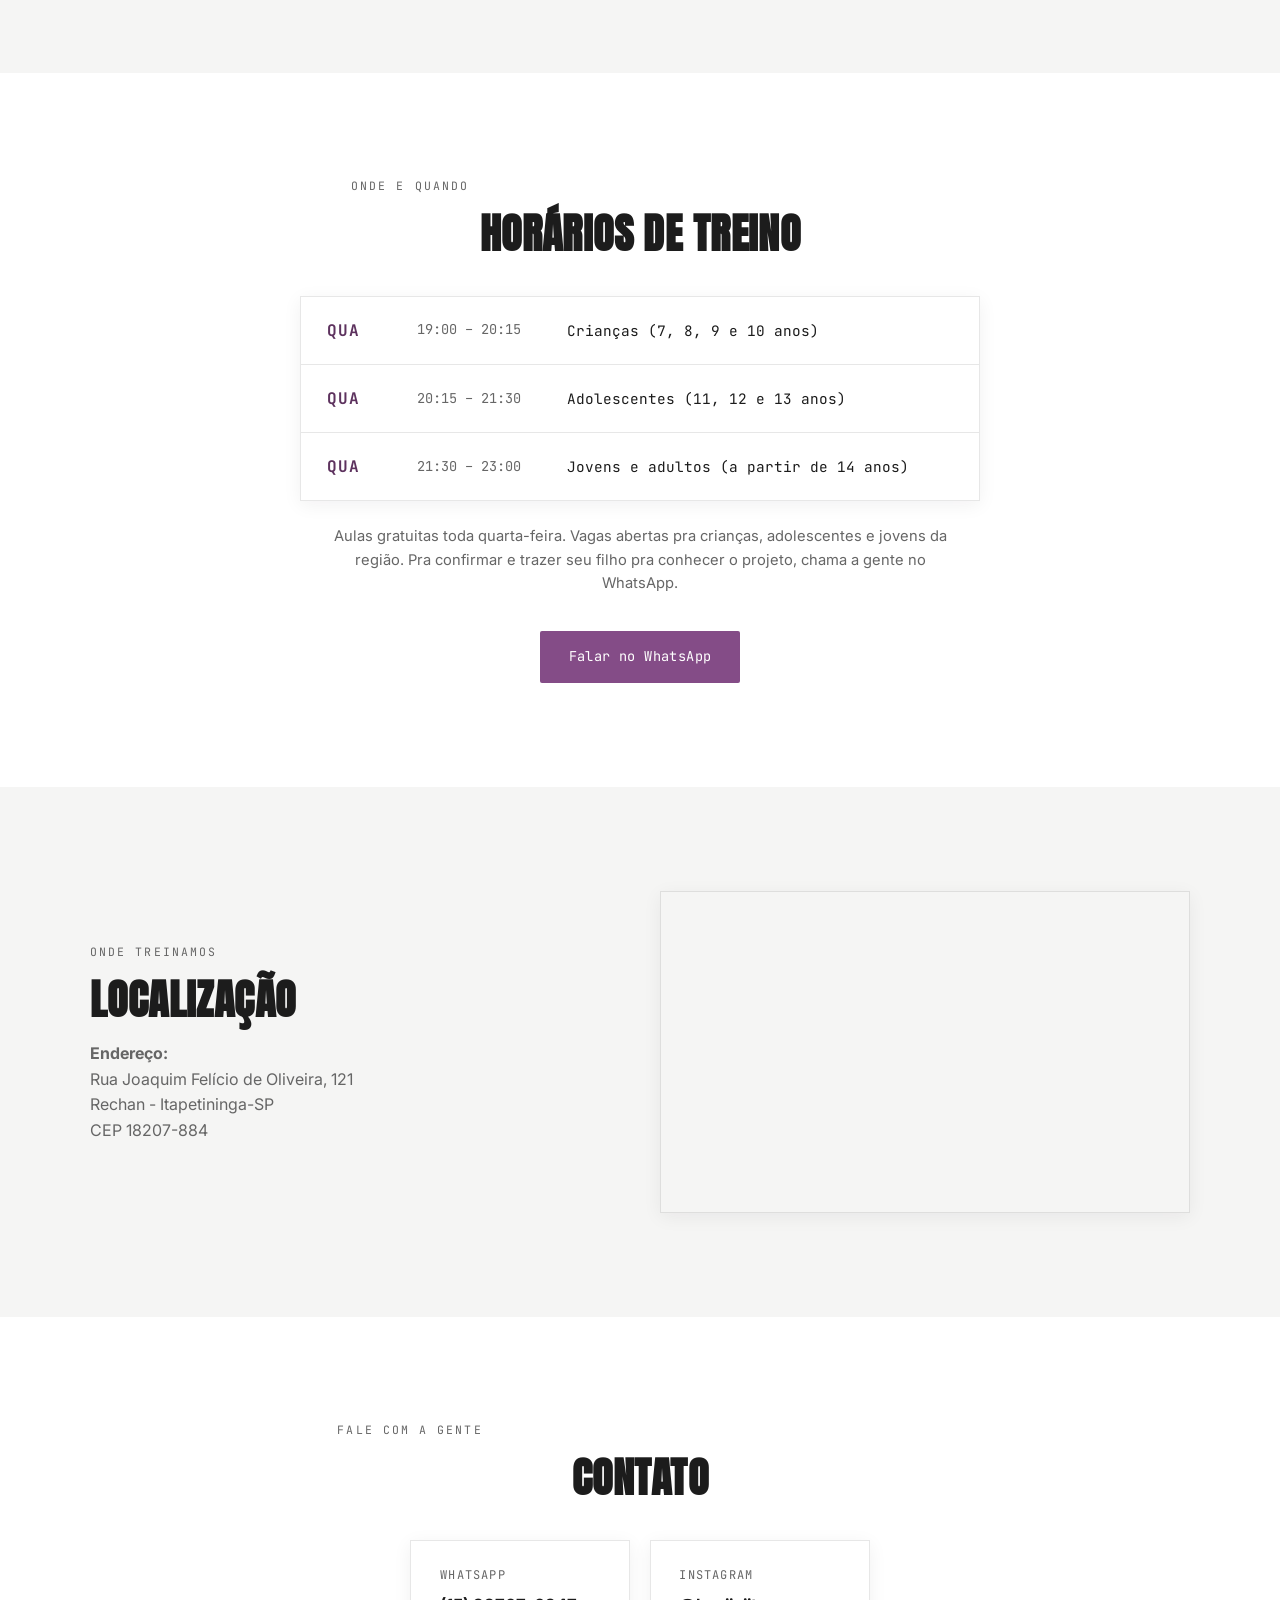
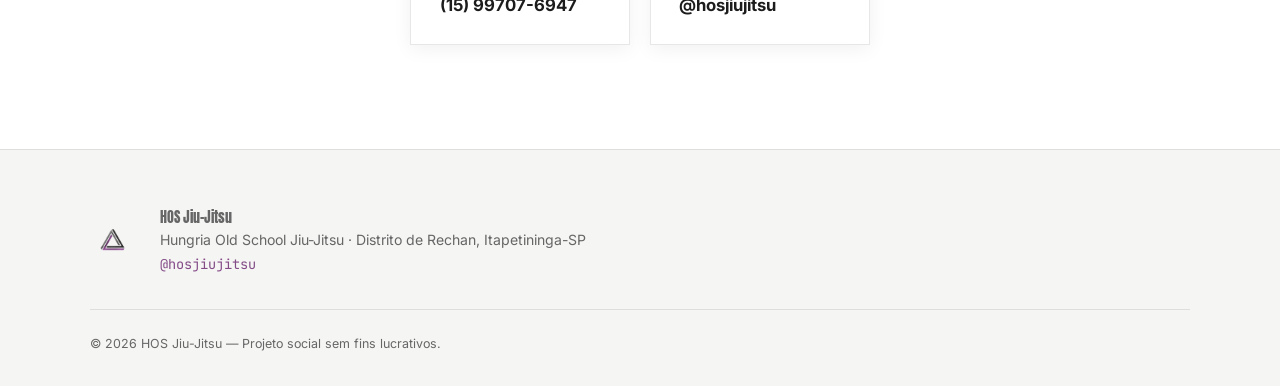
==== commit 6152eb31: "Ajusta texto e remove stats do hero - Tira "comandadas pelo faixa-preta Arnaldo Hungria" do parágraf" ====
--- a/index.html
+++ b/index.html
@@ -56,17 +56,11 @@
       <img src="assets/logo.png" alt="Logo HOS Jiu-Jitsu" class="hero-logo">
       <p class="eyebrow">Projeto social &middot; Rechan, Itapetininga-SP</p>
       <h1>JIU-JITSU<br><span>PARA QUEM PRECISA</span></h1>
-      <p class="hero-sub">Muito mais do que um esporte: uma oportunidade de transformar vidas. Aulas 100% gratuitas de Jiu-Jitsu para crianças, adolescentes e jovens do Distrito de Rechan, comandadas pelo faixa-preta Arnaldo Hungria.</p>
+      <p class="hero-sub">Muito mais do que um esporte: uma oportunidade de transformar vidas. Aulas 100% gratuitas de Jiu-Jitsu para crianças, adolescentes e jovens do Distrito de Rechan.</p>
       <div class="hero-actions">
         <a href="https://wa.me/5515997076947" target="_blank" rel="noopener" class="btn btn-primary">Falar no WhatsApp</a>
         <a href="app/login.html" class="btn btn-ghost">Área do Aluno</a>
       </div>
-    </div>
-
-    <div class="hero-stats">
-      <div class="stat"><span>100%</span><p>Gratuito</p></div>
-      <div class="stat"><span>1x</span><p>Por semana</p></div>
-      <div class="stat"><span>+4</span><p>Anos de projeto</p></div>
     </div>
   </section>
 
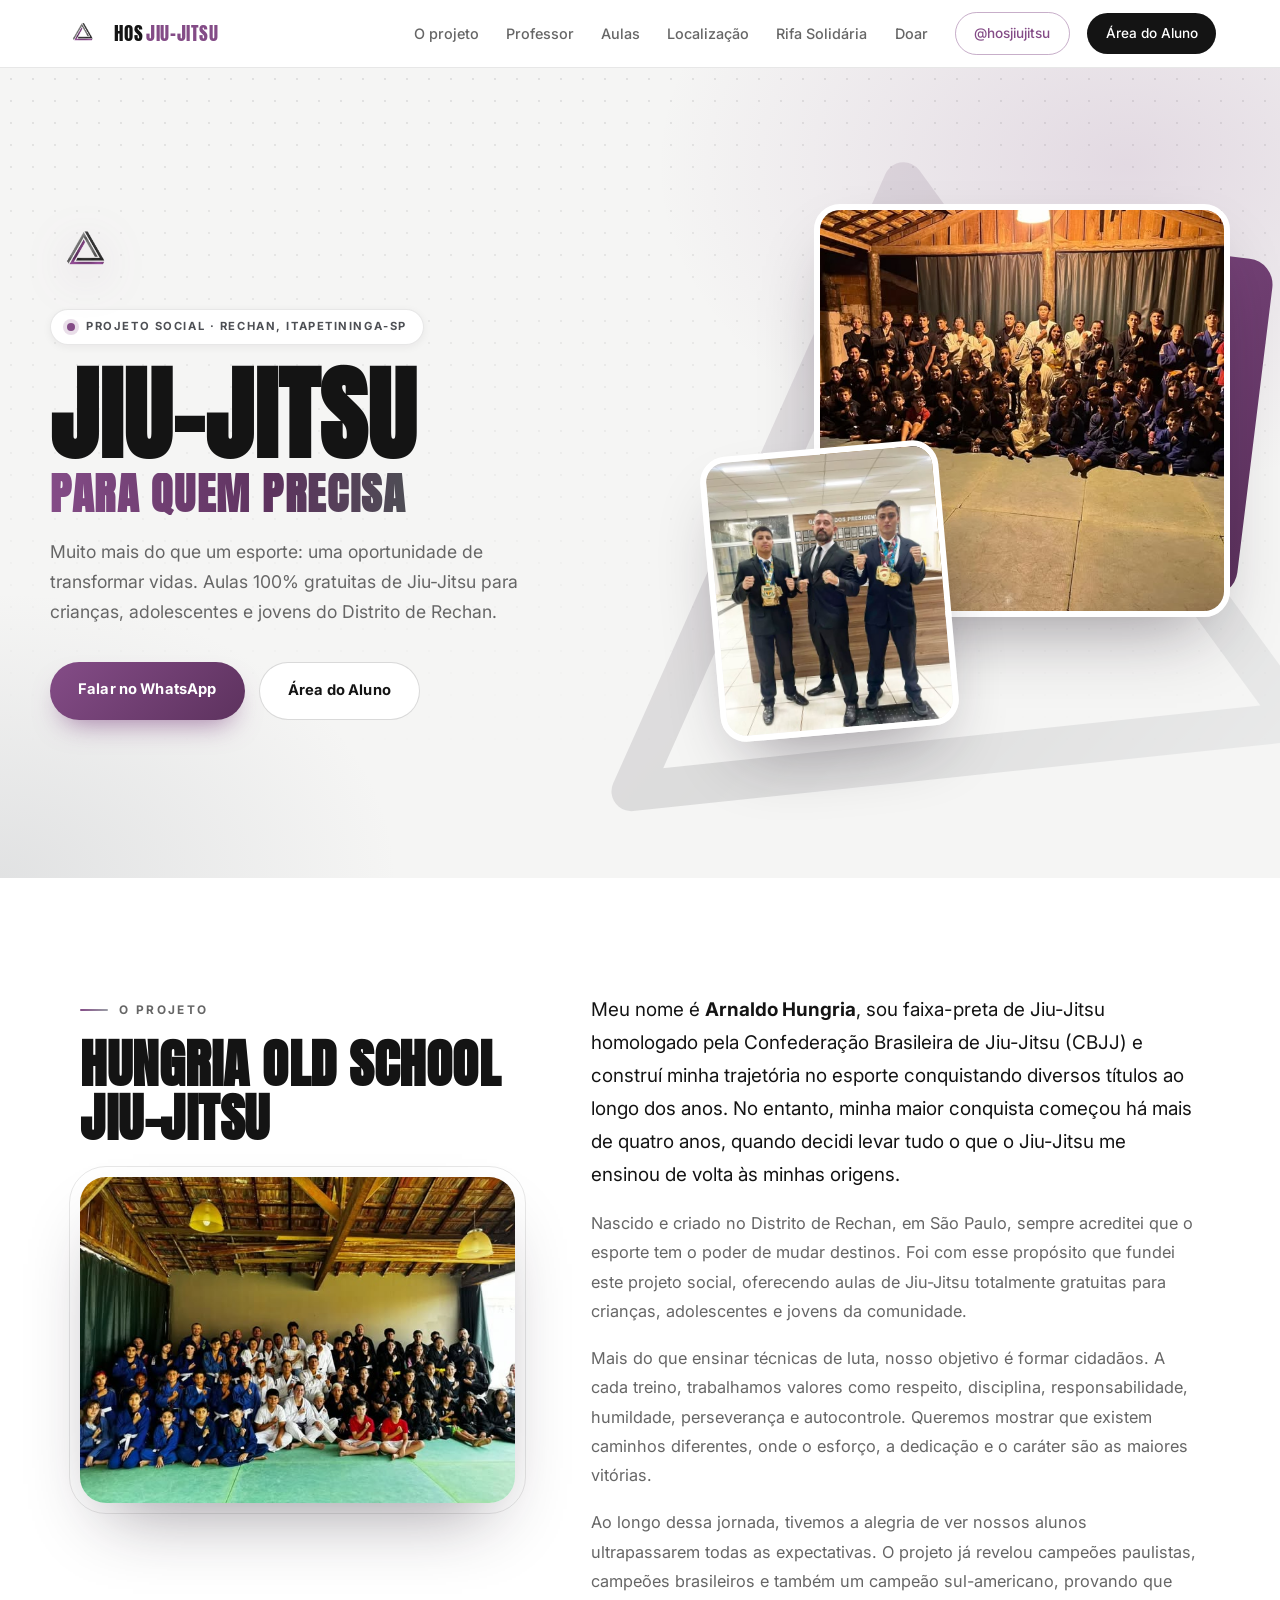
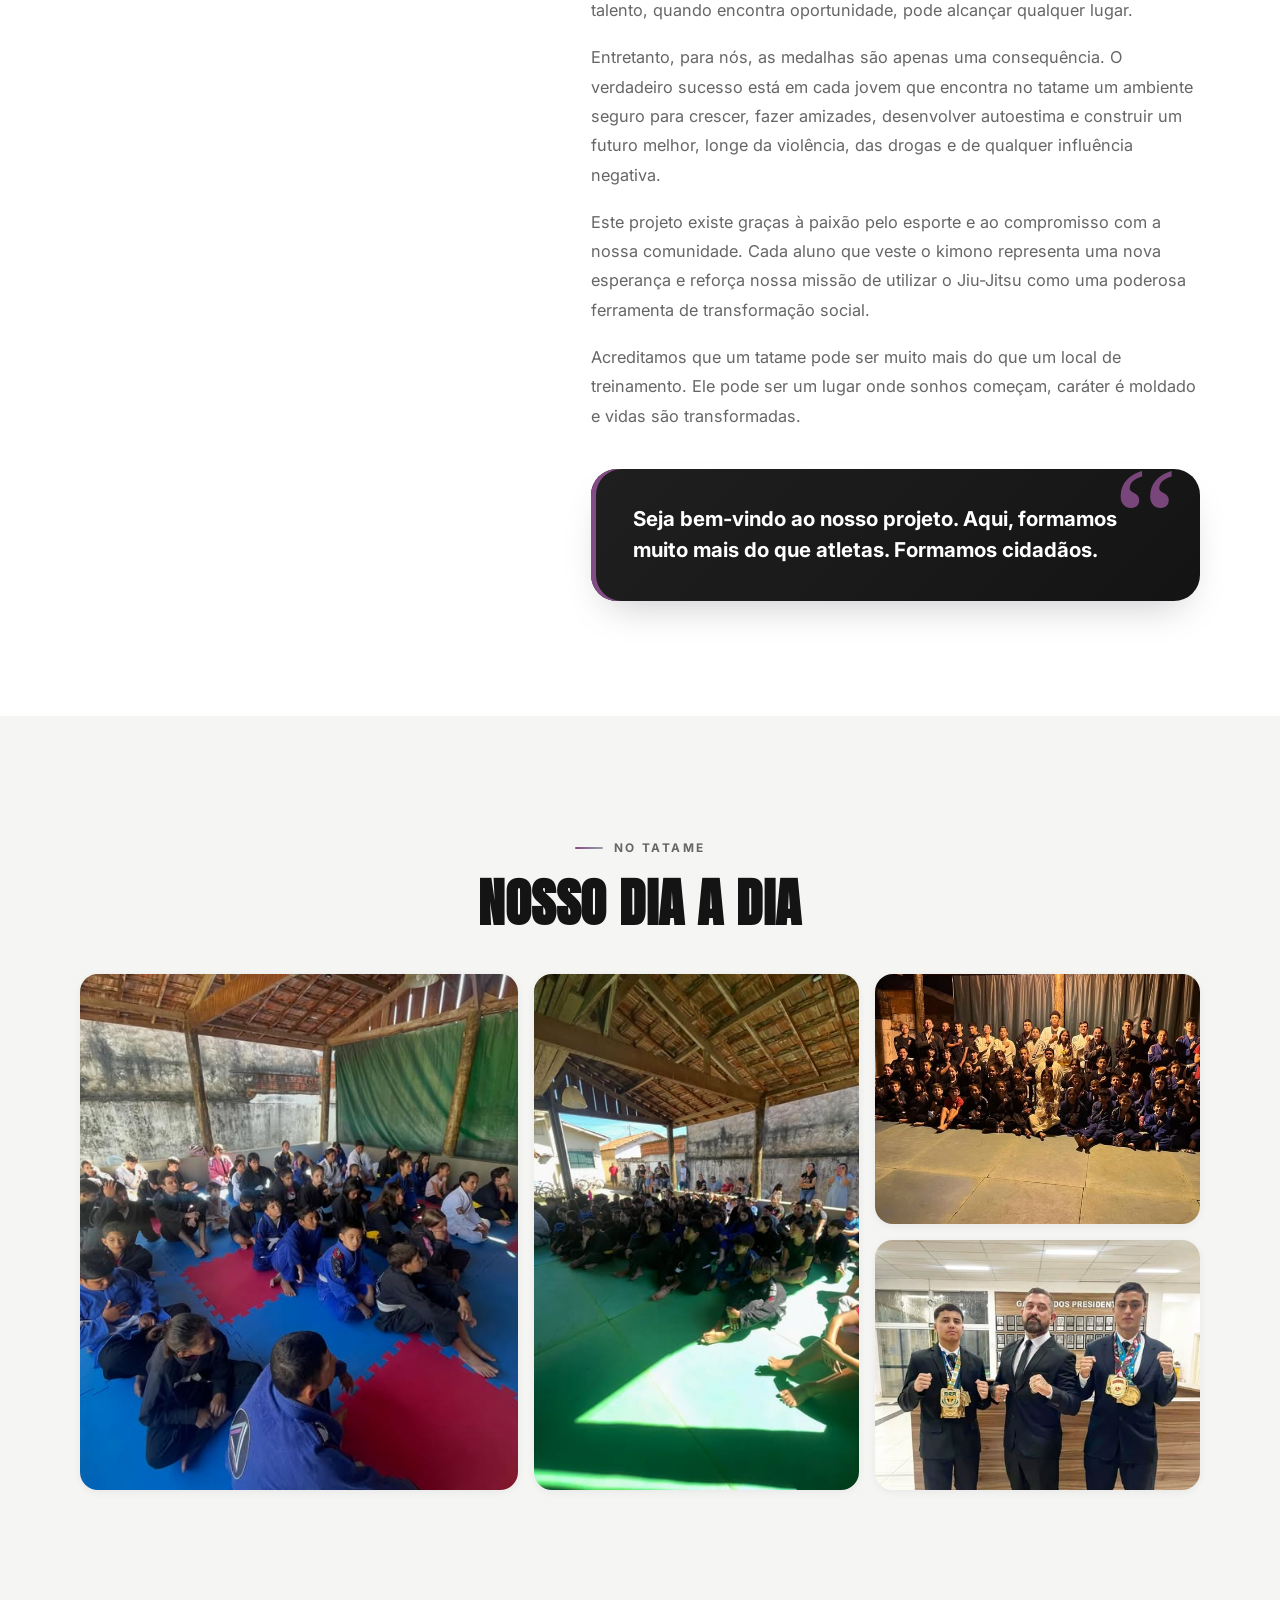
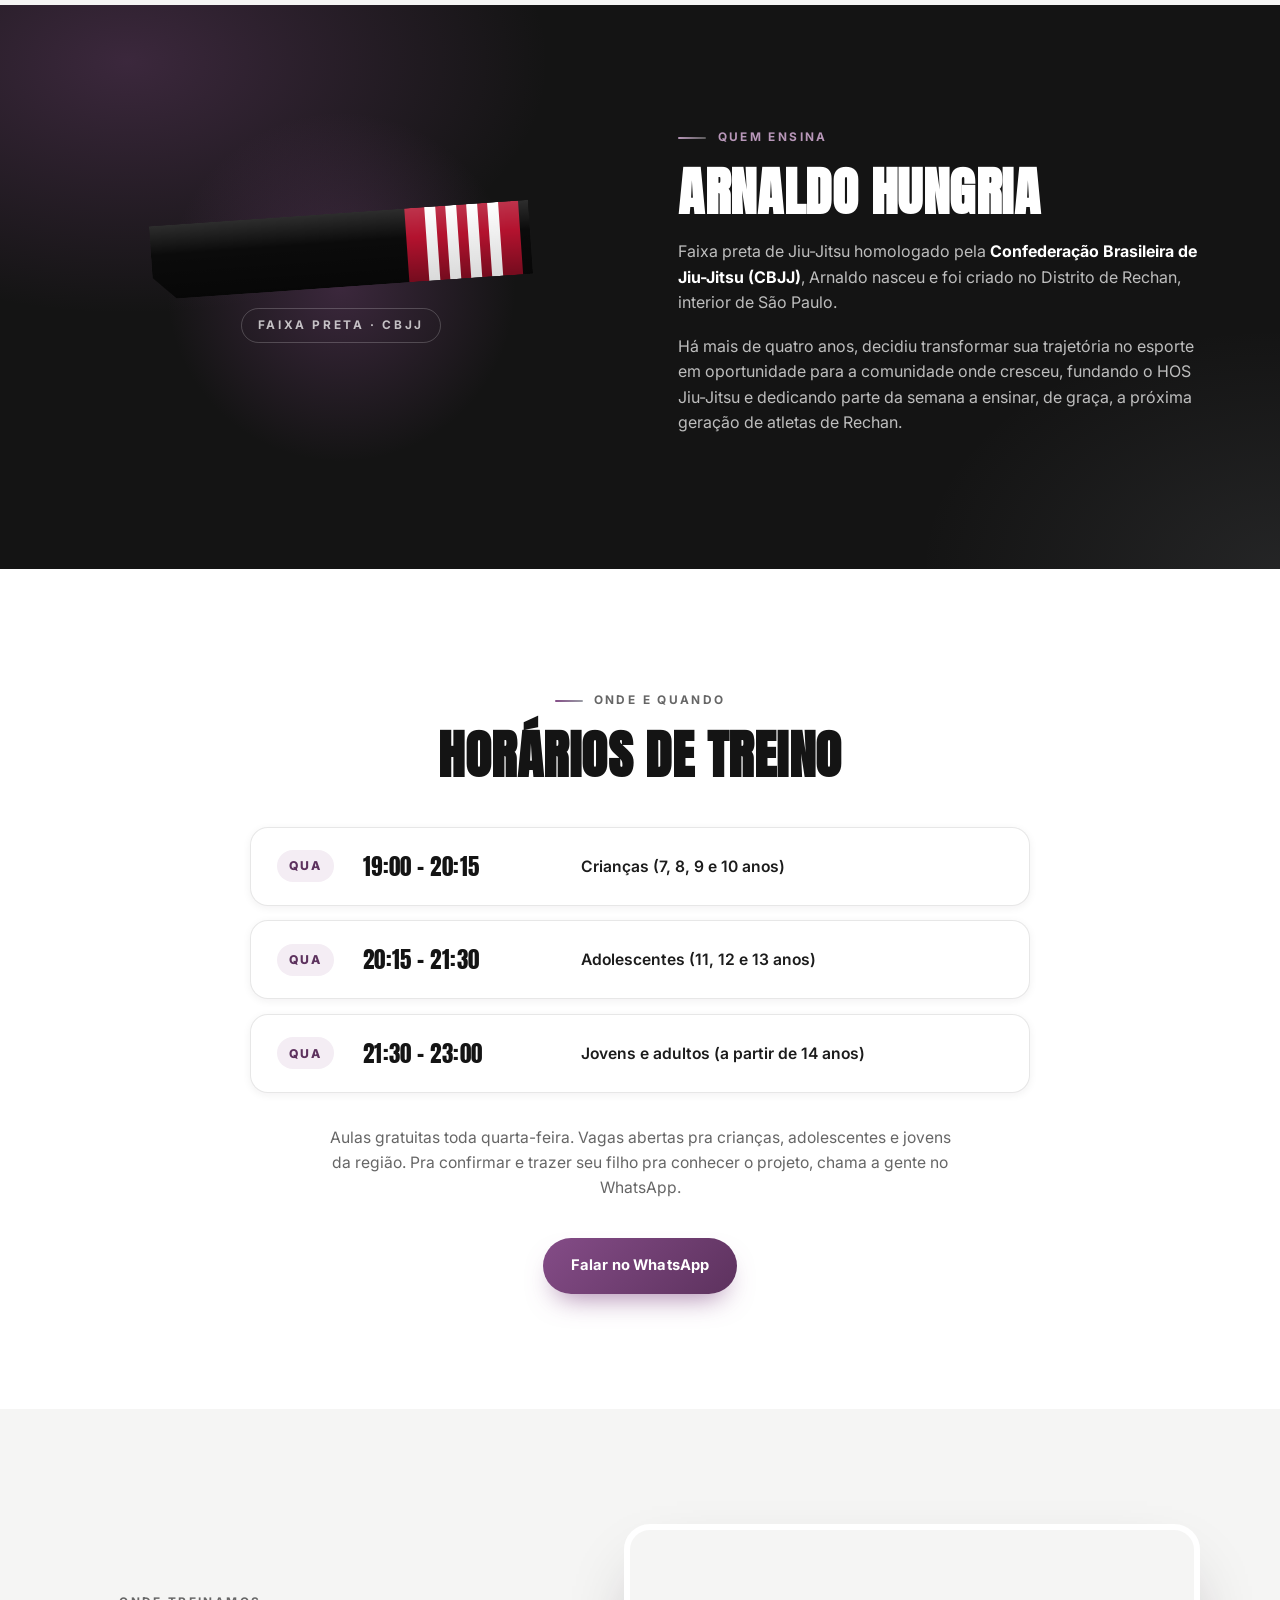
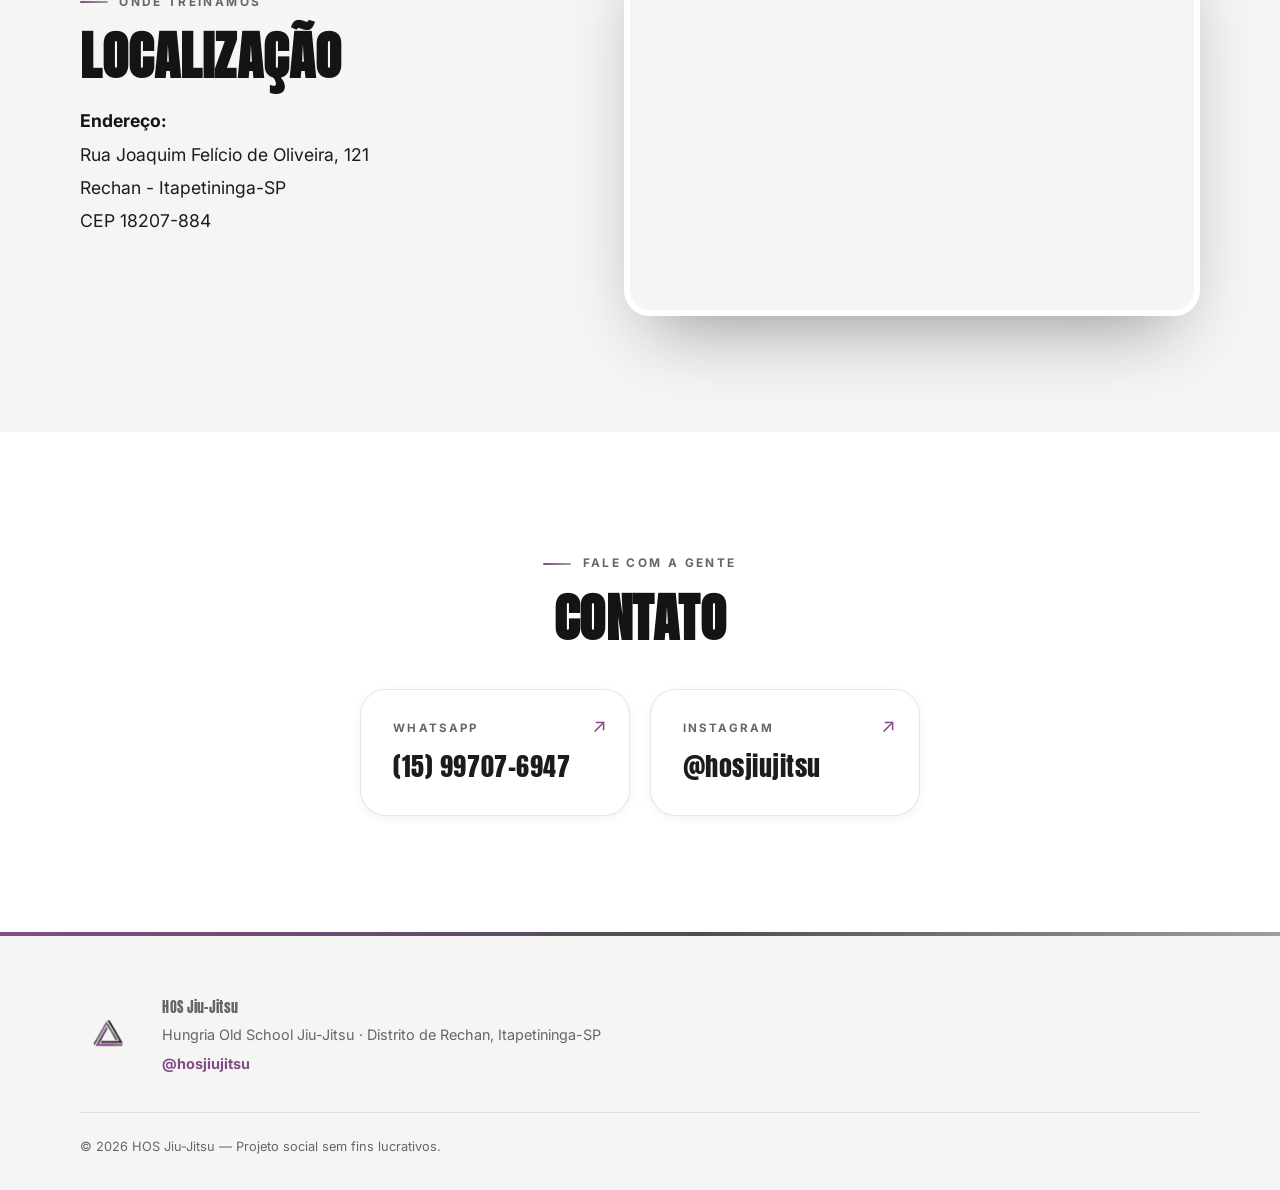
==== commit 8b62616d: "Redesign visual do site público: hero com fotos, cartões, seção escura do professor e cartela da rif" ====
--- a/index.html
+++ b/index.html
@@ -52,6 +52,7 @@
       </svg>
     </div>
 
+    <div class="hero-grid">
     <div class="hero-content">
       <img src="assets/logo.png" alt="Logo HOS Jiu-Jitsu" class="hero-logo">
       <p class="eyebrow">Projeto social &middot; Rechan, Itapetininga-SP</p>
@@ -62,6 +63,12 @@
         <a href="app/login.html" class="btn btn-ghost">Área do Aluno</a>
       </div>
     </div>
+
+    <div class="hero-media" aria-hidden="true">
+      <img src="assets/instagram/turma-04.webp" alt="" class="hero-foto hero-foto-a">
+      <img src="assets/instagram/conquistas-01.webp" alt="" class="hero-foto hero-foto-b">
+    </div>
+    </div>
   </section>
 
   <section class="section manifesto" id="sobre">
@@ -69,7 +76,7 @@
       <div class="section-head">
         <p class="eyebrow">O projeto</p>
         <h2>Hungria Old School<br>Jiu-Jitsu</h2>
-        <img src="assets/instagram/turma-01.webp" alt="Turma do HOS Jiu-Jitsu reunida após o treino" style="margin-top:1.5rem; border:1px solid var(--line); box-shadow:0 4px 18px rgba(28,18,33,0.08);">
+        <img src="assets/instagram/turma-01.webp" alt="Turma do HOS Jiu-Jitsu reunida após o treino" class="manifesto-foto">
       </div>
       <div class="section-body">
         <p>Meu nome é <strong>Arnaldo Hungria</strong>, sou faixa-preta de Jiu-Jitsu homologado pela Confederação Brasileira de Jiu-Jitsu (CBJJ) e construí minha trajetória no esporte conquistando diversos títulos ao longo dos anos. No entanto, minha maior conquista começou há mais de quatro anos, quando decidi levar tudo o que o Jiu-Jitsu me ensinou de volta às minhas origens.</p>
@@ -101,7 +108,7 @@
     </div>
   </section>
 
-  <section class="section section-alt" id="professor">
+  <section class="section section-dark" id="professor">
     <div class="section-inner grid-2 reverse">
       <div class="belt-block">
         <div class="belt" aria-hidden="true">
--- a/style.css
+++ b/style.css
@@ -1,4 +1,6 @@
-/* ===== Tokens ===== */
+/* ===== Tokens =====
+   Atenção: app/admin-rifa.html carrega este arquivo DEPOIS do app/app.css, então os tokens
+   abaixo valem lá também. Não mudar o significado dos tokens antigos; criar nomes novos. */
 :root{
   --bg:#ffffff;
   --bg-alt:#f5f5f4;
@@ -15,11 +17,21 @@
   --display: "Anton", Impact, sans-serif;
   --body: "Inter", -apple-system, sans-serif;
   --mono: "JetBrains Mono", monospace;
+
+  /* Redesign 26/09/2026 */
+  --ink:#141414;
+  --purple-tint:#f4edf4;
+  --radius:18px;
+  --radius-lg:26px;
+  --shadow-sm:0 2px 8px rgba(28,18,33,.06);
+  --shadow:0 18px 40px -18px rgba(28,18,33,.28);
+  --shadow-lg:0 34px 70px -28px rgba(28,18,33,.45);
+  --ease:cubic-bezier(.2,.7,.2,1);
 }
 
 *{box-sizing:border-box; margin:0; padding:0;}
 
-html{scroll-behavior:smooth;}
+html{scroll-behavior:smooth; scroll-padding-top:80px;}
 
 body{
   background:var(--bg);
@@ -27,18 +39,26 @@
   font-family:var(--body);
   line-height:1.6;
   overflow-x:hidden;
+  -webkit-font-smoothing:antialiased;
 }
 
 img{max-width:100%; display:block;}
 a{color:inherit; text-decoration:none;}
+::selection{background:var(--purple); color:#fff;}
 
 .eyebrow{
-  font-family:var(--mono);
-  font-size:.72rem;
-  letter-spacing:.18em;
+  display:inline-flex; align-items:center; gap:.7rem;
+  font-family:var(--body);
+  font-size:.74rem;
+  font-weight:700;
+  letter-spacing:.2em;
   text-transform:uppercase;
-  color:var(--purple-deep);
-  margin-bottom:.9rem;
+  color:var(--purple);
+  margin-bottom:1rem;
+}
+.eyebrow::before{
+  content:""; width:28px; height:2px; border-radius:2px;
+  background:linear-gradient(90deg, var(--purple), var(--steel));
 }
 
 h1,h2,h3{
@@ -48,122 +68,188 @@
   line-height:1.02;
 }
 
-/* ===== Nav (light, echoes the logo's real white background) ===== */
+/* ===== Nav (claro, como o fundo branco real do logo) ===== */
 .nav{
   position:sticky; top:0; z-index:50;
-  background:rgba(255,255,255,0.92);
-  backdrop-filter:blur(10px);
+  background:rgba(255,255,255,0.82);
+  -webkit-backdrop-filter:saturate(180%) blur(14px);
+  backdrop-filter:saturate(180%) blur(14px);
   border-bottom:1px solid var(--line);
 }
 .nav-inner{
-  max-width:1180px; margin:0 auto; padding:.9rem 1.5rem;
+  max-width:1200px; margin:0 auto; padding:.75rem 1.5rem;
   display:flex; align-items:center; justify-content:space-between;
 }
-.nav-brand{display:flex; align-items:center; gap:.6rem;}
-.nav-logo{width:34px; height:34px; object-fit:contain;}
-.nav-word{font-family:var(--display); font-size:1rem; letter-spacing:.03em; color:var(--text);}
-.nav-word b{color:var(--purple); font-weight:400;}
-.nav-links{display:flex; align-items:center; gap:1.8rem;}
-.nav-links a{font-size:.9rem; color:var(--text-dim); transition:color .2s;}
-.nav-links a:hover{color:var(--text);}
-.nav-cta{
-  font-family:var(--mono); font-size:.8rem !important;
-  color:var(--purple) !important; border:1px solid var(--purple);
-  padding:.5rem 1rem; border-radius:2px;
-}
-.nav-cta:hover{background:var(--purple); color:#fff !important;}
-.nav-aluno{
-  font-family:var(--mono); font-size:.8rem !important;
-  color:#fff !important; background:var(--purple);
-  padding:.5rem 1rem; border-radius:2px;
-}
-.nav-aluno:hover{background:var(--purple-deep); color:#fff !important;}
-.nav-toggle{display:none; flex-direction:column; gap:5px; background:none; border:none; cursor:pointer; padding:.4rem;}
-.nav-toggle span{width:22px; height:2px; background:var(--text);}
+.nav-brand{display:flex; align-items:center; gap:.65rem;}
+.nav-logo{width:40px; height:40px; object-fit:contain; transition:transform .4s var(--ease);}
+.nav-brand:hover .nav-logo{transform:rotate(-8deg) scale(1.05);}
+.nav-word{font-family:var(--display); font-size:1.18rem; letter-spacing:.03em; color:var(--ink);}
+.nav-word b{color:var(--purple); font-weight:400; margin-left:.2rem;}
+.nav-links{display:flex; align-items:center; gap:1.7rem;}
+.nav-links a{position:relative; font-size:.9rem; font-weight:500; color:var(--text-dim); transition:color .2s;}
+.nav-links a:hover{color:var(--ink);}
+.nav-links a:not(.nav-cta):not(.nav-aluno)::after{
+  content:""; position:absolute; left:0; right:0; bottom:-6px; height:2px; border-radius:2px;
+  background:var(--purple); transform:scaleX(0); transform-origin:left; transition:transform .25s var(--ease);
+}
+.nav-links a:not(.nav-cta):not(.nav-aluno):hover::after{transform:scaleX(1);}
+.nav-cta, .nav-aluno{
+  font-size:.85rem !important; font-weight:700;
+  padding:.6rem 1.15rem; border-radius:999px;
+  transition:background .2s, color .2s, box-shadow .2s, transform .2s;
+}
+.nav-cta{color:var(--purple) !important; border:1.5px solid rgba(132,76,135,.45);}
+.nav-cta:hover{background:var(--purple-tint); border-color:var(--purple);}
+.nav-aluno{color:#fff !important; background:var(--ink); margin-left:-.6rem;}
+.nav-aluno:hover{background:var(--purple); box-shadow:0 8px 20px -8px rgba(132,76,135,.8); transform:translateY(-1px);}
+.nav-toggle{display:none; flex-direction:column; gap:5px; background:none; border:none; cursor:pointer; padding:.5rem;}
+.nav-toggle span{width:22px; height:2px; border-radius:2px; background:var(--ink);}
 
 /* ===== Hero ===== */
 .hero{
   position:relative;
-  min-height:88vh;
+  min-height:min(90vh, 880px);
   display:flex; flex-direction:column; align-items:center; justify-content:center;
-  text-align:center;
-  padding:6rem 1.5rem 3rem;
+  padding:5rem 1.5rem 5.5rem;
   overflow:hidden;
-  background:var(--bg-alt);
+  background:
+    radial-gradient(760px 520px at 88% 12%, rgba(132,76,135,.16), transparent 62%),
+    radial-gradient(640px 460px at 0% 100%, rgba(154,158,165,.22), transparent 62%),
+    var(--bg-alt);
+}
+.hero::before{
+  content:""; position:absolute; inset:0; z-index:0; pointer-events:none;
+  background-image:radial-gradient(rgba(20,20,20,.09) 1px, transparent 1px);
+  background-size:22px 22px;
+  -webkit-mask-image:linear-gradient(180deg, #000 0%, transparent 85%);
+  mask-image:linear-gradient(180deg, #000 0%, transparent 85%);
 }
 .hero-tri{
-  position:absolute; top:50%; left:50%;
-  width:min(1000px, 140vw);
-  transform:translate(-50%,-52%);
-  opacity:.10;
+  position:absolute; top:50%; left:73%;
+  width:min(760px, 120vw);
+  transform:translate(-50%,-50%) rotate(-6deg);
+  opacity:.13;
   z-index:0;
   pointer-events:none;
 }
-.hero-content{position:relative; z-index:2; max-width:760px; display:flex; flex-direction:column; align-items:center;}
-.hero-logo{width:96px; height:auto; margin-bottom:1.6rem; filter:drop-shadow(0 8px 24px rgba(132,76,135,.25));}
-.hero h1{font-size:clamp(2.4rem, 7vw, 4.6rem); margin-bottom:1.3rem; color:var(--text);}
+.hero-grid{
+  position:relative; z-index:2;
+  width:100%; max-width:1180px;
+  display:grid; grid-template-columns:1.05fr .95fr; gap:clamp(2.5rem, 5vw, 5rem);
+  align-items:center;
+}
+.hero-content{position:relative; z-index:2; max-width:600px; display:flex; flex-direction:column; align-items:flex-start; text-align:left;}
+.hero-logo{width:76px; height:auto; margin-bottom:1.5rem; filter:drop-shadow(0 10px 22px rgba(132,76,135,.28));}
+.hero .eyebrow{
+  background:#fff; border:1px solid var(--line); border-radius:999px;
+  padding:.5rem 1rem; box-shadow:var(--shadow-sm); letter-spacing:.14em; font-size:.7rem;
+  color:var(--steel-dark); margin-bottom:1.4rem;
+}
+.hero .eyebrow::before{width:8px; height:8px; border-radius:50%; background:var(--purple); box-shadow:0 0 0 4px rgba(132,76,135,.18);}
+.hero h1{font-size:clamp(3.2rem, 8.4vw, 6.4rem); line-height:.95; margin-bottom:1.4rem; color:var(--ink);}
 .hero h1 span{
   display:block;
-  background:linear-gradient(90deg, var(--purple), var(--steel-dark));
+  background:linear-gradient(90deg, var(--purple) 0%, var(--purple-deep) 60%, var(--steel-dark) 100%);
   -webkit-background-clip:text; background-clip:text; color:transparent;
-  font-size:clamp(1.4rem, 3.4vw, 2.2rem);
-  letter-spacing:.04em;
-  margin-top:.4rem;
-}
-.hero-sub{color:var(--text-dim); font-size:1.05rem; max-width:560px; margin:0 auto 2.2rem;}
-.hero-actions{display:flex; gap:1rem; flex-wrap:wrap; justify-content:center;}
-.hero-actions.center{justify-content:center; margin-top:2.2rem;}
-
+  font-size:clamp(1.7rem, 3.8vw, 2.75rem);
+  letter-spacing:.035em;
+  margin-top:.55rem;
+}
+.hero-sub{color:var(--text-dim); font-size:1.1rem; line-height:1.7; max-width:520px; margin:0 0 2.2rem;}
+.hero-actions{display:flex; gap:.9rem; flex-wrap:wrap;}
+.hero-actions.center{justify-content:center; margin-top:2.4rem;}
+
+.hero-media{position:relative; isolation:isolate; width:100%; max-width:520px; aspect-ratio:1/1.02; justify-self:end;}
+.hero-media::before{
+  content:""; position:absolute; z-index:-1; top:7%; right:-5%; width:62%; height:64%;
+  border-radius:var(--radius-lg);
+  background:linear-gradient(135deg, var(--purple), var(--purple-deep));
+  transform:rotate(7deg);
+}
+.hero-foto{
+  position:absolute; object-fit:cover; border-radius:var(--radius-lg);
+  border:6px solid #fff; box-shadow:var(--shadow-lg);
+  transition:transform .6s var(--ease);
+}
+.hero-foto-a{top:0; right:0; width:80%; height:78%;}
+.hero-foto-b{bottom:0; left:0; width:46%; height:54%; transform:rotate(-5deg); object-position:center 20%;}
+.hero-media:hover .hero-foto-a{transform:translateY(-6px);}
+.hero-media:hover .hero-foto-b{transform:rotate(-2deg) translateY(-4px);}
+
+/* ===== Botões ===== */
 .btn{
-  font-family:var(--mono); font-size:.85rem; letter-spacing:.03em;
-  padding:.95rem 1.8rem; border-radius:2px; transition:all .2s ease; display:inline-block;
-}
-.btn-primary{background:var(--purple); color:#fff;}
-.btn-primary:hover{background:var(--purple-deep);}
-.btn-ghost{border:1px solid var(--line); color:var(--text);}
-.btn-ghost:hover{border-color:var(--purple); background:var(--surface);}
-
-.hero-stats{
-  position:relative; z-index:2;
-  display:flex; gap:clamp(1.5rem,5vw,4rem);
-  margin-top:4rem;
-  padding-top:2rem;
-  border-top:1px solid var(--line);
-}
-.stat{text-align:center;}
-.stat span{
-  font-family:var(--display); font-size:2rem;
-  color:var(--purple-deep);
-}
-.stat p{font-family:var(--mono); font-size:.7rem; letter-spacing:.12em; text-transform:uppercase; color:var(--text-dim); margin-top:.3rem;}
-
-/* ===== Sections ===== */
-.section{padding:6.5rem 1.5rem;}
+  font-family:var(--body); font-size:.92rem; font-weight:700; letter-spacing:.01em;
+  padding:1rem 1.75rem; border-radius:999px; transition:all .25s var(--ease); display:inline-block;
+  text-align:center;
+}
+.btn-primary{
+  background:linear-gradient(135deg, var(--purple), var(--purple-deep)); color:#fff;
+  box-shadow:0 14px 28px -12px rgba(132,76,135,.75);
+}
+.btn-primary:hover{transform:translateY(-2px); box-shadow:0 18px 34px -12px rgba(132,76,135,.9);}
+.btn-ghost{border:1.5px solid rgba(20,20,20,.16); background:#fff; color:var(--ink);}
+.btn-ghost:hover{border-color:var(--ink); transform:translateY(-2px); box-shadow:var(--shadow);}
+
+/* ===== Seções ===== */
+.section{padding:clamp(4.5rem, 9vw, 7.5rem) 1.5rem; position:relative;}
 .section-alt{background:var(--bg-alt);}
-.section-inner{max-width:1100px; margin:0 auto;}
-.section-head{margin-bottom:2.5rem;}
+.section-inner{max-width:1120px; margin:0 auto;}
+.section-head{margin-bottom:2.8rem;}
 .section-head.center{text-align:center;}
-.section-head h2{font-size:clamp(1.8rem,4vw,2.6rem);}
-.section-body p{color:var(--text-dim); margin-bottom:1.1rem; max-width:520px;}
-.section h2{font-size:clamp(1.8rem,4vw,2.6rem); margin-bottom:1.2rem;}
+.section-head h2{font-size:clamp(2.1rem,4.6vw,3.3rem);}
+.section-body p{color:var(--text-dim); margin-bottom:1.15rem; max-width:600px; font-size:1.02rem; line-height:1.8;}
+.section h2{font-size:clamp(2.1rem,4.6vw,3.3rem); margin-bottom:1.3rem; color:var(--ink);}
 .section p{color:var(--text-dim); margin-bottom:1.1rem; max-width:640px;}
-
-.grid-2{display:grid; grid-template-columns:1fr 1fr; gap:3rem; align-items:start;}
+.section strong{color:var(--ink);}
+
+.grid-2{display:grid; grid-template-columns:1fr 1fr; gap:clamp(2.5rem, 6vw, 5rem); align-items:start;}
 .grid-2.reverse{align-items:center;}
 
-/* ===== Manifesto (texto do PDF) ===== */
-.manifesto p{max-width:720px;}
+/* Seção escura (Professor) */
+.section-dark{
+  background:
+    radial-gradient(700px 420px at 10% 10%, rgba(132,76,135,.35), transparent 60%),
+    radial-gradient(600px 400px at 100% 100%, rgba(154,158,165,.12), transparent 60%),
+    var(--ink);
+  color:#fff;
+  overflow:hidden;
+}
+.section-dark h2{color:#fff;}
+.section-dark p{color:rgba(255,255,255,.72);}
+.section-dark strong{color:#fff;}
+.section-dark .eyebrow{color:var(--purple-light);}
+.section-dark .eyebrow::before{background:linear-gradient(90deg, var(--purple-light), rgba(255,255,255,.3));}
+
+/* ===== Manifesto (O projeto) ===== */
+.manifesto .section-inner{grid-template-columns:5fr 7fr;}
+.manifesto .section-head{position:sticky; top:100px;}
+.manifesto-foto{
+  margin-top:2rem; width:100%;
+  border-radius:var(--radius-lg);
+  box-shadow:var(--shadow-lg);
+  outline:1px solid var(--line); outline-offset:10px;
+}
+.manifesto p{max-width:640px;}
+.manifesto .section-body > p:first-child{font-size:1.18rem; line-height:1.75; color:var(--ink);}
 .manifesto .quote-block{
-  margin-top:2rem;
-  padding:1.8rem 2rem;
-  border-left:4px solid var(--purple);
-  background:var(--bg-alt);
-  max-width:720px;
+  position:relative; overflow:hidden;
+  margin-top:2.4rem;
+  padding:2.2rem 2.4rem 2.2rem 2.6rem;
+  border-radius:var(--radius-lg);
+  background:linear-gradient(135deg, #1f1f1f, var(--ink));
+  box-shadow:inset 5px 0 0 var(--purple), var(--shadow);
+  max-width:640px;
+}
+.manifesto .quote-block::before{
+  content:"\201C"; position:absolute; top:-1.4rem; right:1.4rem;
+  font-family:Georgia, "Times New Roman", serif; font-size:9rem; line-height:1; color:var(--purple); opacity:.9;
 }
 .manifesto .quote-block p{
-  color:var(--text);
+  position:relative;
+  color:#fff;
   font-weight:700;
-  font-size:1.15rem;
+  font-size:1.28rem;
+  line-height:1.5;
   margin:0;
   max-width:none;
 }
@@ -171,15 +257,23 @@
 /* ===== Galeria ===== */
 .gallery-grid{
   display:grid;
-  grid-template-columns:repeat(auto-fit, minmax(220px, 1fr));
+  grid-template-columns:1.35fr 1fr 1fr;
+  grid-auto-rows:250px;
   gap:1rem;
 }
 .gallery-grid img{
-  width:100%; height:260px; object-fit:cover;
-  border:1px solid var(--line);
-}
-
-/* ===== Cards (angular, echoing the triangle motif) ===== */
+  width:100%; height:100%; object-fit:cover;
+  border-radius:var(--radius);
+  box-shadow:var(--shadow-sm);
+  transition:transform .5s var(--ease), box-shadow .5s var(--ease), filter .5s;
+  filter:saturate(1.05);
+}
+.gallery-grid img:hover{transform:translateY(-6px); box-shadow:var(--shadow-lg); filter:saturate(1.2);}
+.gallery-grid img:nth-child(1){grid-row:span 2;}
+.gallery-grid img:nth-child(2){grid-row:span 2;}
+.gallery-grid img:nth-child(4){object-position:center 22%;}
+
+/* ===== Cards (usado só no app/admin-rifa.html; não mexer) ===== */
 .cards{display:grid; grid-template-columns:repeat(3,1fr); gap:1.5rem;}
 .card{
   background:var(--surface);
@@ -194,175 +288,308 @@
 .card h3{font-size:1.3rem; margin:.9rem 0 .8rem; color:var(--text);}
 .card p{font-size:.92rem; margin:0;}
 
-/* ===== Belt visual ===== */
-.belt-block{display:flex; flex-direction:column; align-items:center; gap:1rem;}
+/* ===== Faixa preta ===== */
+.belt-block{
+  position:relative; display:flex; flex-direction:column; align-items:center; gap:1.3rem;
+  padding:3.5rem 1.5rem;
+}
+.belt-block::before{
+  content:""; position:absolute; inset:0; margin:auto; width:min(380px, 90%); aspect-ratio:1;
+  border-radius:50%;
+  background:radial-gradient(circle, rgba(132,76,135,.35), transparent 65%);
+  z-index:0;
+}
 .belt{
-  width:100%; max-width:340px; height:70px;
-  background:var(--purple-dark);
+  position:relative; z-index:1;
+  width:100%; max-width:380px; height:74px;
+  background:
+    linear-gradient(180deg, rgba(255,255,255,.14) 0%, rgba(255,255,255,0) 40%, rgba(0,0,0,.35) 100%),
+    linear-gradient(90deg, #0b0b0b 0, #0b0b0b calc(100% - 124px), #b3122e calc(100% - 124px), #b3122e calc(100% - 10px), #0b0b0b calc(100% - 10px));
+  display:flex; align-items:center; justify-content:flex-end; gap:10px;
+  padding-right:30px;
+  clip-path: polygon(0 0, 100% 0, 100% 100%, 6% 100%, 0 70%);
+  filter:drop-shadow(0 18px 30px rgba(0,0,0,.55));
+  transform:rotate(-4deg);
+}
+.belt .stripe{width:11px; height:100%; background:linear-gradient(180deg,#fff,#d9d9d9);}
+.belt-label{
+  position:relative; z-index:1;
+  font-family:var(--body); font-weight:700; font-size:.74rem; letter-spacing:.22em;
+  color:rgba(255,255,255,.85);
+  border:1px solid rgba(255,255,255,.2); border-radius:999px; padding:.45rem 1rem;
+}
+
+/* ===== Horários ===== */
+.schedule-card{
+  max-width:780px; margin:0 auto 2rem;
+  display:grid; gap:.9rem;
+}
+.schedule-row{
+  display:grid; grid-template-columns:78px 210px 1fr;
+  align-items:center; gap:.5rem;
+  padding:1.25rem 1.6rem;
+  background:var(--surface);
   border:1px solid var(--line);
-  display:flex; align-items:center; justify-content:flex-end; gap:10px;
-  padding-right:22px;
-  clip-path: polygon(0 0, 100% 0, 100% 100%, 6% 100%, 0 70%);
-}
-.belt .stripe{width:11px; height:100%; background:linear-gradient(180deg,#fff,#d9d9d9);}
-.belt-label{font-family:var(--mono); font-size:.72rem; letter-spacing:.16em; color:var(--text-dim);}
-
-/* ===== Schedule ===== */
-.schedule-card{
-  max-width:680px; margin:0 auto 1.5rem;
-  border:1px solid var(--line);
-  background:var(--surface);
-  box-shadow:0 4px 18px rgba(28,18,33,0.06);
-}
-.schedule-row{
-  display:grid; grid-template-columns:90px 150px 1fr;
-  align-items:center;
-  padding:1.3rem 1.6rem;
-  font-family:var(--mono);
-}
-.schedule-row + .schedule-row{border-top:1px solid var(--line);}
-.schedule-day{color:var(--purple-deep); font-weight:700; letter-spacing:.06em;}
-.schedule-time{color:var(--text-dim); font-size:.85rem;}
-.schedule-place{font-size:.9rem;}
-.schedule-note{text-align:center; max-width:560px; margin:0 auto; color:var(--text-dim); font-size:.92rem;}
+  border-radius:var(--radius);
+  box-shadow:var(--shadow-sm);
+  transition:transform .3s var(--ease), box-shadow .3s var(--ease), border-color .3s;
+}
+.schedule-row:hover{transform:translateY(-3px); box-shadow:var(--shadow); border-color:rgba(132,76,135,.35);}
+.schedule-day{
+  justify-self:start;
+  font-size:.76rem; font-weight:800; letter-spacing:.14em;
+  color:var(--purple-deep); background:var(--purple-tint);
+  padding:.4rem .75rem; border-radius:999px;
+}
+.schedule-time{font-family:var(--display); font-size:1.45rem; letter-spacing:.02em; color:var(--ink);}
+.schedule-place{font-size:.98rem; font-weight:600; color:var(--text);}
+.schedule-note{text-align:center; max-width:580px; margin:0 auto; color:var(--text-dim); font-size:.98rem;}
 
 /* ===== Localização ===== */
-.location-inner{display:grid; grid-template-columns:1fr 1fr; gap:2.5rem; align-items:center;}
-.map-wrap{border:1px solid var(--line); box-shadow:0 4px 18px rgba(28,18,33,0.06); overflow:hidden;}
-.map-wrap iframe{width:100%; height:320px; border:0; display:block;}
+.location-inner{display:grid; grid-template-columns:1fr 1.2fr; gap:clamp(2.5rem, 5vw, 4rem); align-items:center;}
+.location-inner p:not(.eyebrow){font-size:1.1rem; line-height:1.9; color:var(--text);}
+.map-wrap{
+  border-radius:var(--radius-lg); overflow:hidden;
+  border:6px solid #fff; box-shadow:var(--shadow-lg);
+}
+.map-wrap iframe{width:100%; height:380px; border:0; display:block;}
 
 /* ===== Contato ===== */
 .contact-cards{display:flex; gap:1.2rem; flex-wrap:wrap; justify-content:center;}
 .contact-card{
-  min-width:220px;
+  position:relative; overflow:hidden;
+  min-width:270px;
   background:var(--surface);
   border:1px solid var(--line);
-  box-shadow:0 4px 18px rgba(28,18,33,0.06);
-  padding:1.6rem 1.8rem;
-  transition:transform .2s ease, border-color .2s ease;
-}
-.contact-card:hover{transform:translateY(-4px); border-color:var(--purple);}
-.contact-card .card-label{font-family:var(--mono); font-size:.75rem; letter-spacing:.1em; text-transform:uppercase; color:var(--text-dim); display:block; margin-bottom:.4rem;}
-.contact-card .card-value{font-weight:700; font-size:1.05rem;}
-
-/* ===== Rifa ===== */
-.rifa-hero{padding-bottom:2rem;}
-.rifa-title{font-size:clamp(2rem,6vw,3.4rem); margin-bottom:1.1rem;}
+  border-radius:var(--radius-lg);
+  box-shadow:var(--shadow-sm);
+  padding:1.8rem 2rem;
+  transition:transform .3s var(--ease), box-shadow .3s var(--ease), background .3s, color .3s;
+}
+.contact-card::after{
+  content:"\2197"; position:absolute; top:1.2rem; right:1.4rem;
+  font-size:1.2rem; color:var(--purple); transition:transform .3s var(--ease), color .3s;
+}
+.contact-card:hover{
+  transform:translateY(-6px); box-shadow:var(--shadow-lg);
+  background:linear-gradient(135deg, var(--purple), var(--purple-deep)); color:#fff;
+}
+.contact-card:hover::after{color:#fff; transform:translate(3px,-3px);}
+.contact-card .card-label{font-size:.72rem; font-weight:700; letter-spacing:.18em; text-transform:uppercase; color:var(--text-dim); display:block; margin-bottom:.5rem; transition:color .3s;}
+.contact-card:hover .card-label{color:rgba(255,255,255,.75);}
+.contact-card .card-value{font-family:var(--display); font-size:1.6rem; letter-spacing:.02em;}
+
+/* ===== Rifa / Doação ===== */
+.rifa-hero{
+  padding-bottom:3rem;
+  background:
+    radial-gradient(700px 420px at 90% 0%, rgba(132,76,135,.12), transparent 62%),
+    radial-gradient(600px 380px at 0% 100%, rgba(154,158,165,.16), transparent 62%),
+    var(--bg);
+}
+.rifa-hero .section-head{max-width:760px; margin-left:auto; margin-right:auto; margin-bottom:0;}
+.rifa-title{font-size:clamp(2.4rem,7vw,4.4rem); line-height:.98; margin-bottom:1.6rem; color:var(--ink);}
 .rifa-title span{
   display:block;
-  background:linear-gradient(90deg, var(--purple), var(--steel-dark));
+  background:linear-gradient(90deg, var(--purple), var(--purple-deep) 60%, var(--steel-dark));
   -webkit-background-clip:text; background-clip:text; color:transparent;
-  font-size:clamp(1.2rem, 3vw, 1.8rem);
-  letter-spacing:.03em;
-  margin-top:.4rem;
-}
-.rifa-sub{max-width:640px; margin:0 auto .9rem; text-align:center; color:var(--text-dim);}
-.rifa-info-pratica{font-family:var(--mono); font-size:.85rem; color:var(--purple-deep); margin-top:1.4rem;}
+  font-size:clamp(1.3rem, 3.4vw, 2.1rem);
+  letter-spacing:.035em;
+  margin-top:.5rem;
+}
+.rifa-sub{max-width:640px; margin:0 auto .9rem; text-align:center; color:var(--text-dim); font-size:1.02rem; line-height:1.75;}
+.rifa-title + .rifa-sub:not(:last-child){
+  background:#fff; border:1px solid rgba(132,76,135,.25);
+  border-radius:var(--radius); box-shadow:var(--shadow);
+  padding:1.2rem 1.5rem; margin-bottom:1.8rem; color:var(--text);
+}
+.rifa-info-pratica{
+  display:inline-block;
+  font-family:var(--body); font-weight:600; font-size:.9rem; color:#fff !important;
+  background:var(--ink); border-radius:999px; padding:.7rem 1.4rem; margin-top:1.2rem;
+  box-shadow:var(--shadow);
+}
+.rifa-info-pratica strong{color:var(--purple-light);}
 
 .rifa-legenda{
-  display:flex; flex-wrap:wrap; gap:1.4rem; justify-content:center;
-  margin-bottom:2rem; font-family:var(--mono); font-size:.8rem; color:var(--text-dim);
-}
-.rifa-legenda span{display:flex; align-items:center; gap:.5rem;}
-.rifa-dot{width:12px; height:12px; border-radius:3px; display:inline-block;}
-.rifa-dot.disponivel{background:#fff; border:1px solid var(--line);}
+  display:flex; flex-wrap:wrap; gap:.6rem; justify-content:center;
+  margin-bottom:2rem; font-size:.82rem; font-weight:600; color:var(--text-dim);
+}
+.rifa-legenda span{
+  display:flex; align-items:center; gap:.5rem;
+  background:#fff; border:1px solid var(--line); border-radius:999px; padding:.45rem .9rem;
+}
+.rifa-dot{width:14px; height:14px; border-radius:5px; display:inline-block;}
+.rifa-dot.disponivel{background:#fff; border:1.5px solid rgba(20,20,20,.2);}
 .rifa-dot.selecionado{background:var(--purple);}
-.rifa-dot.reservado{background:var(--steel);}
-.rifa-dot.pago{background:var(--purple-dark);}
+.rifa-dot.reservado{background:repeating-linear-gradient(135deg, #e4e4e6 0 3px, #cfd0d4 3px 6px);}
+.rifa-dot.pago{background:var(--ink);}
 
 .rifa-grid{
   display:grid;
-  grid-template-columns:repeat(auto-fill, minmax(48px, 1fr));
+  grid-template-columns:repeat(auto-fill, minmax(52px, 1fr));
   gap:.5rem;
-  max-width:900px; margin:0 auto 2.5rem;
+  max-width:960px; margin:0 auto 2.5rem;
 }
 .rifa-numero{
-  aspect-ratio:1; border:1px solid var(--line); background:#fff; color:var(--text);
-  font-family:var(--mono); font-size:.8rem; font-weight:700; border-radius:4px;
-  cursor:pointer; transition:all .15s ease;
-}
-.rifa-numero:hover{border-color:var(--purple);}
-.rifa-numero.selecionado{background:var(--purple); color:#fff; border-color:var(--purple);}
-.rifa-numero.reservado{background:var(--bg-alt); color:var(--steel); border-color:var(--line); cursor:not-allowed;}
-.rifa-numero.pago{background:var(--purple-dark); color:rgba(255,255,255,.5); border-color:var(--purple-dark); cursor:not-allowed;}
+  aspect-ratio:1; border:1px solid rgba(20,20,20,.12); background:#fff; color:var(--text);
+  font-family:var(--mono); font-size:.8rem; font-weight:700; border-radius:10px;
+  cursor:pointer; transition:transform .15s var(--ease), box-shadow .15s, border-color .15s, background .15s;
+  box-shadow:0 1px 2px rgba(28,18,33,.05);
+}
+.rifa-numero:hover{border-color:var(--purple); color:var(--purple-deep); transform:translateY(-2px); box-shadow:0 8px 16px -8px rgba(132,76,135,.6);}
+.rifa-numero.selecionado{
+  background:linear-gradient(135deg, var(--purple), var(--purple-deep)); color:#fff; border-color:transparent;
+  box-shadow:0 10px 20px -8px rgba(132,76,135,.85); transform:translateY(-2px);
+}
+.rifa-numero.reservado{
+  background:repeating-linear-gradient(135deg, #f0f0f1 0 5px, #e4e4e6 5px 10px);
+  color:var(--steel); border-color:transparent; cursor:not-allowed; transform:none; box-shadow:none;
+}
+.rifa-numero.pago{
+  background:var(--ink); color:rgba(255,255,255,.4); border-color:var(--ink);
+  cursor:not-allowed; transform:none; box-shadow:none;
+}
 
 .rifa-resumo{
-  position:sticky; bottom:0; z-index:10;
-  max-width:520px; margin:0 auto 2rem;
-  background:var(--purple-dark); color:#fff;
-  border-radius:8px; padding:1rem 1.4rem;
-  box-shadow:0 8px 24px rgba(28,18,33,.2);
-}
-.rifa-resumo-info{display:flex; justify-content:space-between; font-family:var(--mono); font-size:.9rem;}
-
-.doacao-valores{display:flex; gap:.6rem; flex-wrap:wrap;}
+  position:sticky; bottom:16px; z-index:10;
+  max-width:560px; margin:0 auto 2rem;
+  background:rgba(20,20,20,.92); color:#fff;
+  -webkit-backdrop-filter:blur(10px); backdrop-filter:blur(10px);
+  border-radius:999px; padding:1rem 1.8rem;
+  box-shadow:var(--shadow-lg);
+  border:1px solid rgba(255,255,255,.08);
+}
+.rifa-resumo-info{display:flex; justify-content:space-between; gap:1rem; font-size:.95rem; font-weight:600;}
+.rifa-resumo-info #resumoTotal{color:var(--purple-light);}
+
+.doacao-valores{display:flex; gap:.6rem; flex-wrap:wrap; margin-bottom:.8rem;}
 .doacao-valor-btn{
-  flex:1; min-width:80px; padding:.8rem; border:1px solid var(--line); border-radius:8px;
-  background:#fff; font-family:var(--mono); font-weight:700; cursor:pointer; transition:all .15s ease;
-}
-.doacao-valor-btn:hover{border-color:var(--purple);}
-.doacao-valor-btn.ativo{background:var(--purple); color:#fff; border-color:var(--purple);}
-
-.rifa-form{max-width:420px; margin:0 auto;}
-.rifa-form label{display:block; font-size:.85rem; font-weight:700; margin-bottom:6px; margin-top:16px; color:var(--text-dim);}
+  flex:1; min-width:80px; padding:.9rem; border:1.5px solid rgba(20,20,20,.12); border-radius:14px;
+  background:#fff; font-family:var(--display); font-size:1.15rem; letter-spacing:.02em; color:var(--ink);
+  cursor:pointer; transition:all .2s var(--ease);
+}
+.doacao-valor-btn:hover{border-color:var(--purple); transform:translateY(-2px);}
+.doacao-valor-btn.ativo{
+  background:linear-gradient(135deg, var(--purple), var(--purple-deep)); color:#fff; border-color:transparent;
+  box-shadow:0 10px 20px -8px rgba(132,76,135,.85);
+}
+
+.rifa-form{
+  max-width:480px; margin:0 auto;
+  background:#fff; border:1px solid var(--line); border-radius:var(--radius-lg);
+  padding:2.2rem; box-shadow:var(--shadow);
+}
+.rifa-form label{display:block; font-size:.78rem; font-weight:700; letter-spacing:.08em; text-transform:uppercase; margin-bottom:8px; margin-top:18px; color:var(--text-dim);}
 .rifa-form label:first-of-type{margin-top:0;}
 .rifa-form input{
-  width:100%; padding:12px 14px; border:1px solid var(--line); border-radius:8px;
-  font-size:1rem; font-family:inherit;
-}
-.rifa-form input:focus{outline:none; border-color:var(--purple);}
-.rifa-btn-gerar{width:100%; border:none; margin-top:1.6rem; font-size:.95rem; cursor:pointer;}
-.rifa-btn-gerar:disabled{background:var(--steel); cursor:not-allowed;}
+  width:100%; padding:13px 16px; border:1.5px solid rgba(20,20,20,.12); border-radius:12px;
+  font-size:1rem; font-family:inherit; background:#fafafa; transition:border-color .2s, box-shadow .2s, background .2s;
+}
+.rifa-form input:focus{outline:none; border-color:var(--purple); background:#fff; box-shadow:0 0 0 4px rgba(132,76,135,.15);}
+.rifa-btn-gerar{width:100%; border:none; margin-top:1.6rem; font-size:1rem; cursor:pointer;}
+.rifa-btn-gerar:disabled{background:#d6d6d9; color:#fff; box-shadow:none; cursor:not-allowed; transform:none;}
 
 .msg{margin-top:16px; padding:12px 16px; border-radius:8px; font-size:.9rem; font-weight:600; display:none;}
 .msg.show{display:block;}
 .msg.error{background:#fbe3ef; color:#a1195f;}
 .msg.success{background:#e9f7ee; color:#1a7a34;}
 .msg.info{background:var(--bg-alt); color:var(--purple-deep);}
-
-.rifa-pagamento{max-width:420px; margin:2rem auto 0; text-align:center;}
-.rifa-pagamento h3{font-size:1.2rem; margin-bottom:1rem;}
-.rifa-qr{width:220px; height:220px; margin:0 auto 1rem; border:1px solid var(--line); border-radius:8px;}
+.rifa-form .msg{border-radius:12px;}
+
+.rifa-pagamento{
+  max-width:480px; margin:2rem auto 0; text-align:center;
+  background:#fff; border:1px solid var(--line); border-radius:var(--radius-lg);
+  padding:2rem; box-shadow:var(--shadow);
+}
+.rifa-pagamento h3{font-size:1.5rem; margin-bottom:1.2rem; color:var(--ink);}
+.rifa-pagamento p{margin-left:auto; margin-right:auto;}
+.rifa-qr{width:220px; height:220px; margin:0 auto 1rem; border:1px solid var(--line); border-radius:16px; padding:8px; background:#fff;}
 .rifa-pix-codigo{
-  display:flex; flex-direction:column; gap:.6rem; align-items:center;
-  background:var(--bg-alt); border:1px solid var(--line); border-radius:8px; padding:1rem;
+  display:flex; flex-direction:column; gap:.8rem; align-items:center;
+  background:var(--bg-alt); border:1px dashed rgba(20,20,20,.18); border-radius:14px; padding:1rem;
   margin:1rem 0;
 }
 .rifa-pix-codigo code{font-family:var(--mono); font-size:.72rem; word-break:break-all; color:var(--text-dim);}
-.rifa-aviso-expira{font-size:.82rem; color:var(--text-dim); margin-top:.8rem;}
+.rifa-aviso-expira{font-size:.84rem; color:var(--text-dim); margin-top:.8rem;}
 .rifa-pago-ok{font-size:1.2rem; font-weight:700; color:var(--purple-deep);}
 
-/* ===== Footer (light, echoes the logo's real white background) ===== */
-.footer{padding:3.5rem 1.5rem 2rem; background:var(--bg-alt); color:var(--text-dim); border-top:1px solid var(--line);}
-.footer-inner{max-width:1100px; margin:0 auto; display:flex; align-items:center; gap:1.4rem; margin-bottom:2rem;}
-.footer-logo{width:48px;}
-.footer-title{font-family:var(--display); font-size:1.1rem; margin-bottom:.3rem; color:var(--text);}
-.footer-text p{color:var(--text-dim); font-size:.88rem; margin:0;}
-.footer-text a{color:var(--purple); font-family:var(--mono); font-size:.85rem;}
-.footer-copy{max-width:1100px; margin:0 auto; font-size:.78rem; color:var(--text-dim); border-top:1px solid var(--line); padding-top:1.5rem;}
-
-/* ===== Responsive ===== */
+/* ===== Rodapé (claro, como o fundo branco real do logo) ===== */
+.footer{position:relative; padding:4rem 1.5rem 2rem; background:var(--bg-alt); color:var(--text-dim);}
+.footer::before{
+  content:""; position:absolute; top:0; left:0; right:0; height:4px;
+  background:linear-gradient(90deg, var(--purple), var(--steel-dark) 55%, var(--steel));
+}
+.footer-inner{max-width:1120px; margin:0 auto; display:flex; align-items:center; gap:1.4rem; margin-bottom:2.2rem;}
+.footer-logo{width:60px;}
+.footer-title{font-family:var(--display); font-size:1.4rem; letter-spacing:.02em; margin-bottom:.3rem; color:var(--ink);}
+.footer-text p{color:var(--text-dim); font-size:.9rem; margin:0 0 .3rem;}
+.footer-text a{color:var(--purple); font-weight:700; font-size:.9rem;}
+.footer-text a:hover{color:var(--purple-deep); text-decoration:underline;}
+.footer-copy{max-width:1120px; margin:0 auto; font-size:.8rem; color:var(--text-dim); border-top:1px solid var(--line); padding-top:1.5rem;}
+
+/* ===== Animação de entrada (classe adicionada pelo script.js; sem JS tudo aparece normal) ===== */
+.js-reveal .rv{opacity:0; transform:translateY(26px); transition:opacity .8s var(--ease), transform .8s var(--ease);}
+.js-reveal .rv.in{opacity:1; transform:none;}
+
+/* ===== Responsivo ===== */
+@media (max-width:960px){
+  .hero-grid{grid-template-columns:1fr; gap:3rem;}
+  .hero-content{align-items:center; text-align:center; margin:0 auto;}
+  .hero-sub{margin-left:auto; margin-right:auto;}
+  .hero-actions{justify-content:center;}
+  .hero-media{justify-self:center; max-width:420px;}
+  .hero-tri{left:50%; top:62%;}
+}
+
 @media (max-width:860px){
   .nav-links{
-    position:fixed; top:63px; right:0; left:0; background:var(--surface);
-    flex-direction:column; align-items:flex-start; gap:0;
+    position:absolute; top:100%; right:0; left:0; background:var(--surface);
+    flex-direction:column; align-items:stretch; gap:0;
     border-bottom:1px solid var(--line);
-    box-shadow:0 12px 24px rgba(0,0,0,0.08);
-    transform:translateY(-140%); transition:transform .3s ease;
+    box-shadow:0 18px 30px rgba(0,0,0,0.10);
+    opacity:0; visibility:hidden; transform:translateY(-10px);
+    transition:opacity .25s ease, transform .25s ease, visibility .25s;
   }
-  .nav-links.open{transform:translateY(0);}
+  .nav-links.open{opacity:1; visibility:visible; transform:none;}
   .nav-links a{width:100%; padding:1rem 1.5rem; border-top:1px solid var(--line);}
-  .nav-cta, .nav-aluno{margin:1rem 1.5rem; text-align:center; border-radius:2px;}
+  .nav-links a:not(.nav-cta):not(.nav-aluno)::after{display:none;}
+  .nav-links a.nav-cta, .nav-links a.nav-aluno{margin:.9rem 1.5rem 0; width:auto; text-align:center;}
+  .nav-links a.nav-cta{border:1.5px solid rgba(132,76,135,.45);}
+  .nav-links a.nav-aluno{border-top:none; margin-bottom:1.2rem;}
   .nav-toggle{display:flex;}
-  .grid-2, .location-inner{grid-template-columns:1fr; gap:2.5rem;}
+  .grid-2, .location-inner, .manifesto .section-inner{grid-template-columns:1fr; gap:2.5rem;}
+  .manifesto .section-head{position:static;}
   .grid-2.reverse{flex-direction:column;}
   .cards{grid-template-columns:1fr;}
-  .hero-stats{flex-wrap:wrap; row-gap:1.5rem;}
-  .schedule-row{grid-template-columns:70px 1fr; row-gap:.3rem;}
+  .gallery-grid{grid-template-columns:1fr 1fr; grid-auto-rows:190px;}
+  .gallery-grid img:nth-child(1){grid-column:span 2; grid-row:span 1;}
+  .gallery-grid img:nth-child(2){grid-row:span 2;}
+  .schedule-row{grid-template-columns:auto 1fr; row-gap:.4rem; column-gap:1rem;}
   .schedule-place{grid-column:1 / -1;}
+  .belt-block{padding:2rem 1rem;}
+  .footer-inner{flex-direction:column; text-align:center;}
+  .footer-copy{text-align:center;}
+}
+
+@media (max-width:520px){
+  .hero{padding-top:3.5rem;}
+  .hero .eyebrow{letter-spacing:.08em; font-size:.64rem;}
+  .hero-actions .btn{width:100%;}
+  .rifa-form{padding:1.6rem 1.3rem;}
+  .rifa-resumo{border-radius:18px; padding:.9rem 1.2rem;}
+  .rifa-resumo-info{font-size:.85rem;}
+  .rifa-grid{grid-template-columns:repeat(auto-fill, minmax(46px, 1fr)); gap:.4rem;}
+  .contact-card{min-width:0; width:100%;}
+  .map-wrap iframe{height:300px;}
 }
 
 @media (prefers-reduced-motion: reduce){
   html{scroll-behavior:auto;}
   *{transition:none !important; animation:none !important;}
-}
+  .js-reveal .rv{opacity:1; transform:none;}
+}
+
+@media print{
+  .js-reveal .rv{opacity:1; transform:none;}
+}
